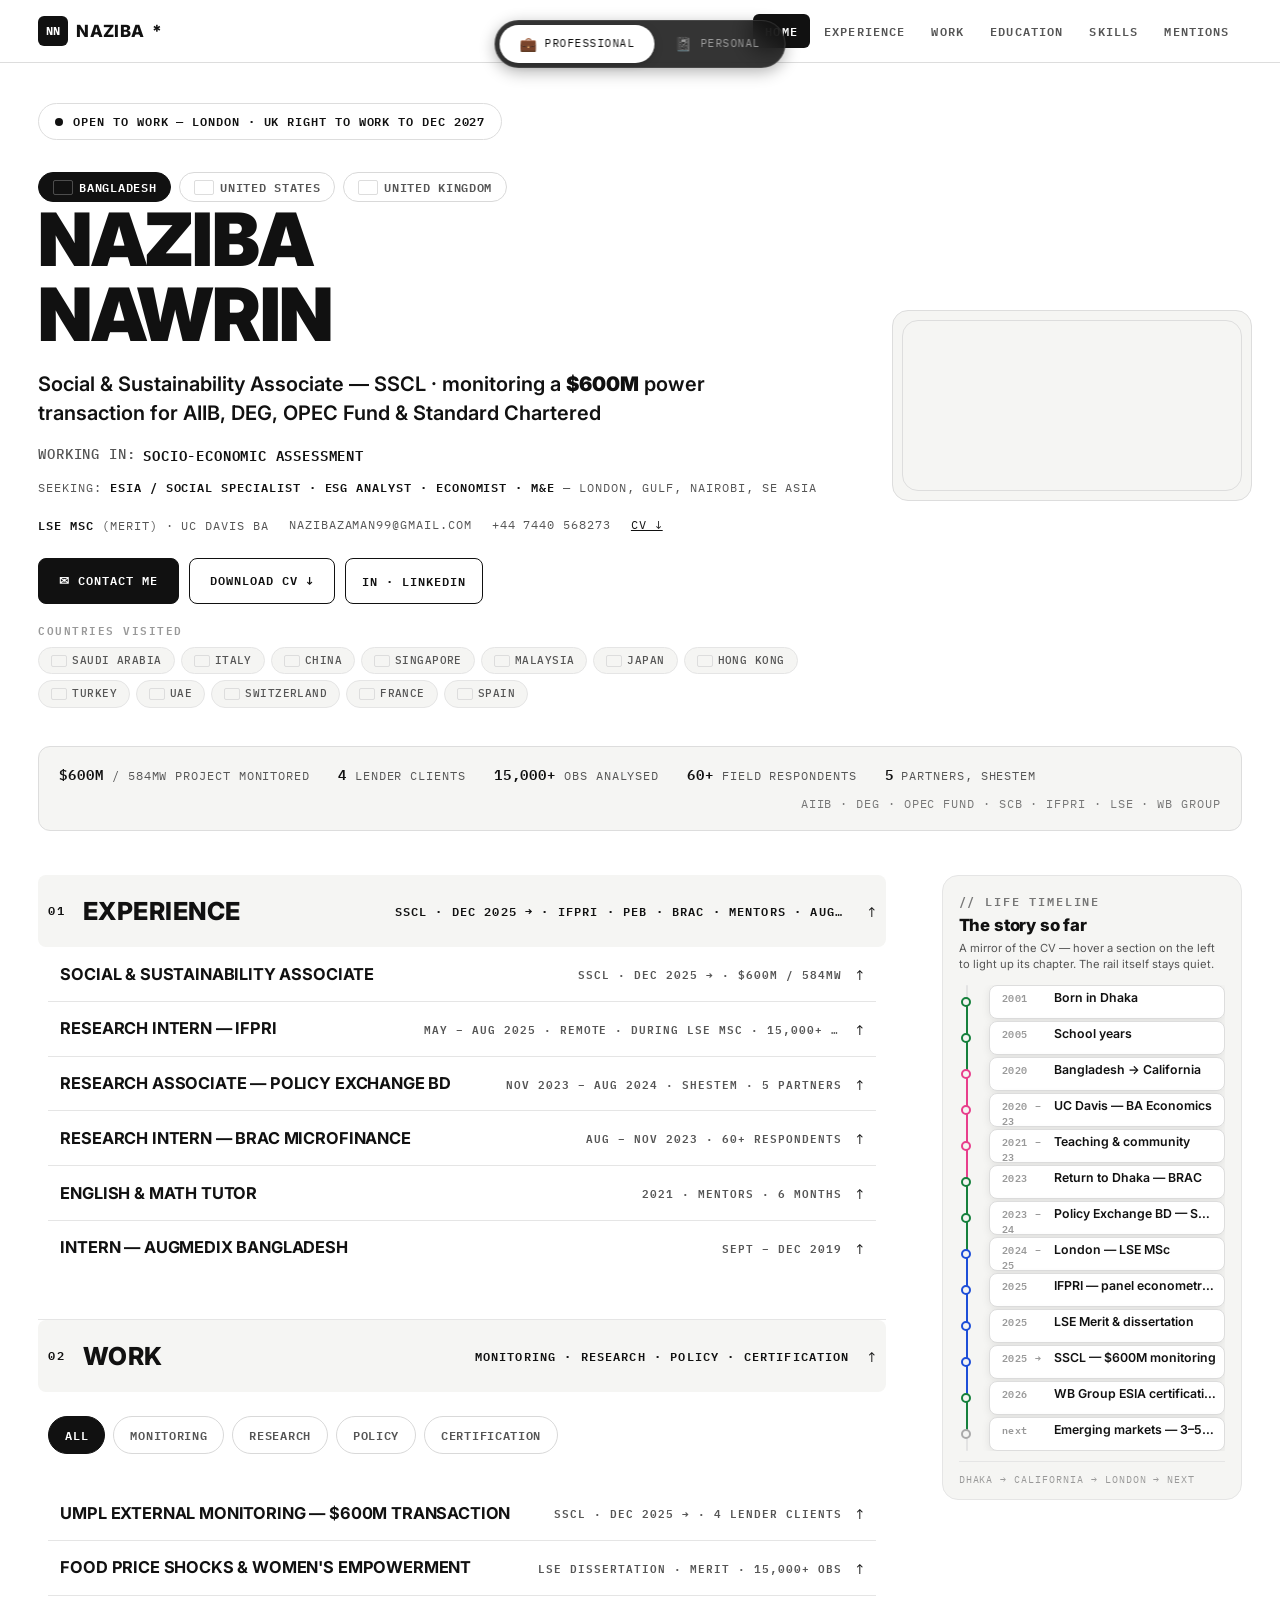
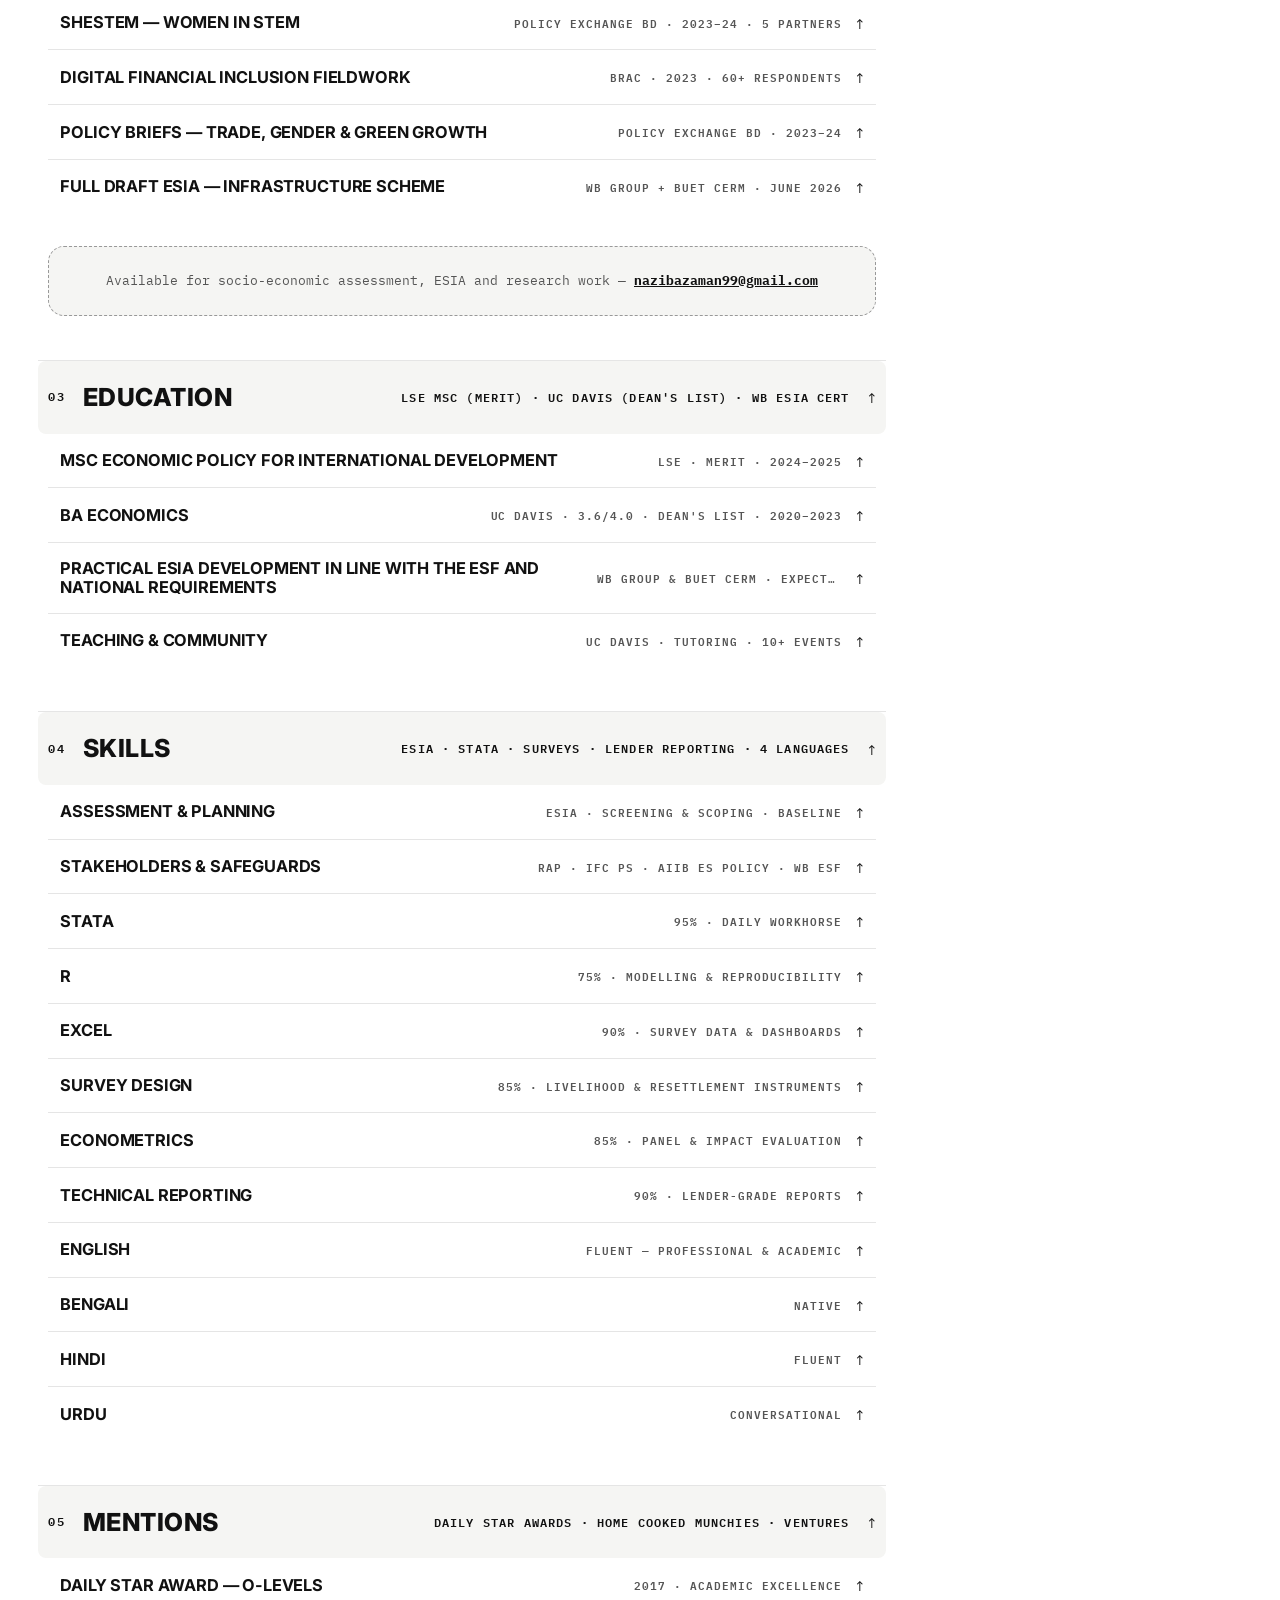
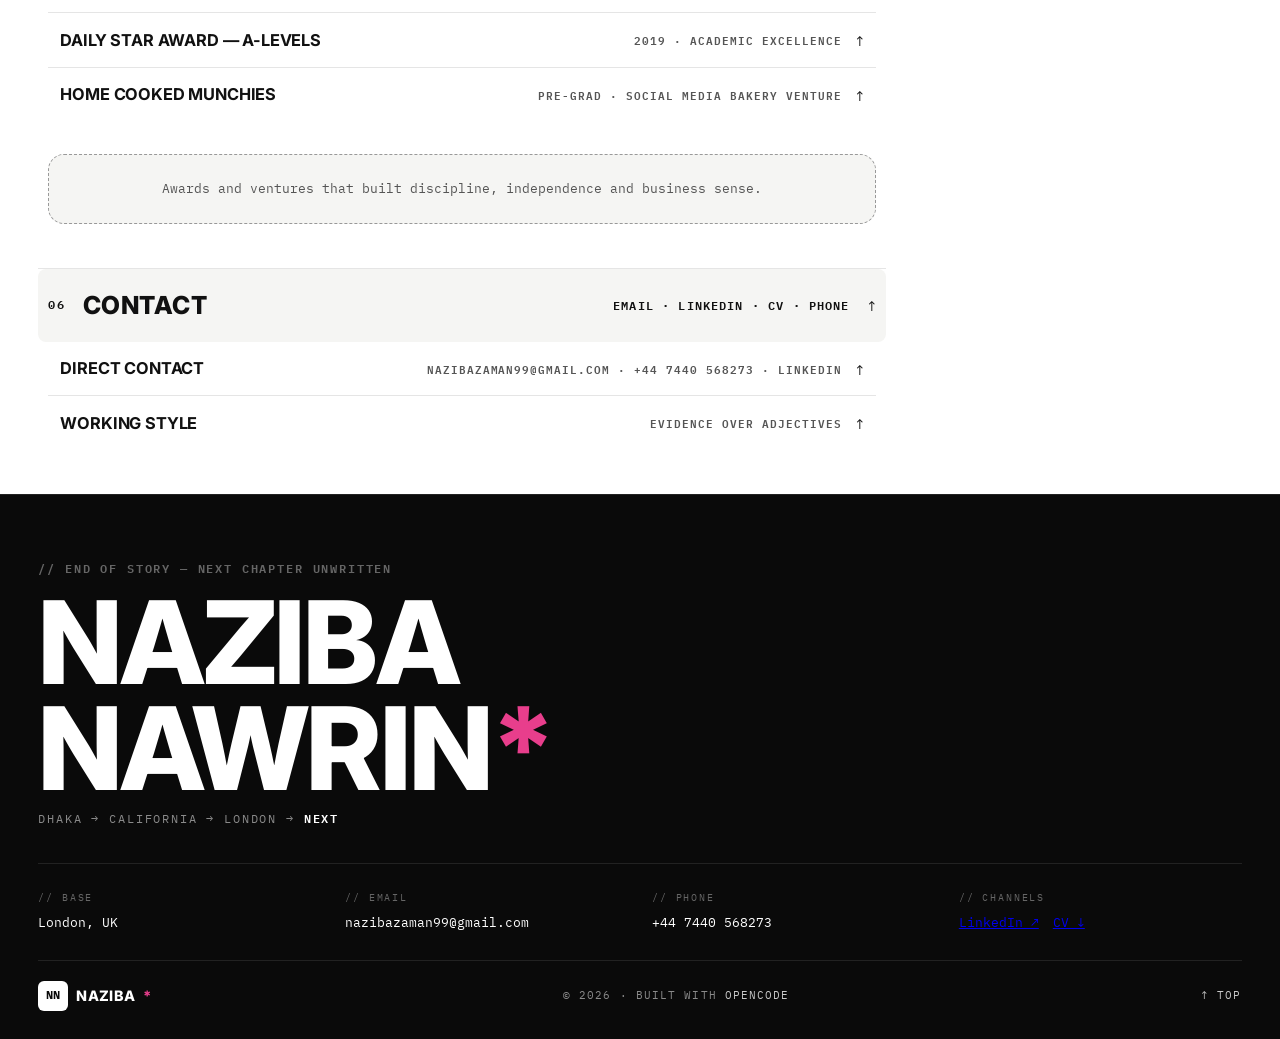
==== index.html @ 697800d7 "Production-ready: remove self-assessment notes, clean up placeholder text, remove dev comments" ====
<!DOCTYPE html>
<html lang="en">
<head>
  <meta charset="UTF-8">
  <meta name="viewport" content="width=device-width, initial-scale=1.0">
  <title>NAZIBA NAWRIN — Social & Sustainability Associate · Economist (LSE)</title>
  <meta name="description" content="Naziba Nawrin — Social & Sustainability Associate on a $600M power transaction (AIIB, DEG, OPEC Fund, Standard Chartered). LSE economist: ESIA, RAP compliance, econometrics, survey design. London, UK right to work to Dec 2027.">
  <meta name="theme-color" content="#111111">
  <meta property="og:type" content="profile">
  <meta property="og:site_name" content="Naziba Nawrin">
  <meta property="og:title" content="Naziba Nawrin — Social & Sustainability Associate · Economist (LSE)">
  <meta property="og:description" content="$600M power transaction for AIIB, DEG, OPEC Fund & Standard Chartered. ESIA · RAP · econometrics · surveys. LSE MSc · UC Davis. London, UK right to work to Dec 2027.">
  <meta property="og:image" content="assets/og-preview.svg">
  <meta property="og:url" content="https://naziba.dev/">
  <meta name="twitter:card" content="summary_large_image">
  <meta name="twitter:title" content="Naziba Nawrin — Social & Sustainability Associate · Economist (LSE)">
  <meta name="twitter:description" content="$600M power transaction for AIIB, DEG, OPEC Fund & SCB. ESIA · RAP · econometrics · surveys. LSE MSc · UC Davis. London.">
  <meta name="twitter:image" content="assets/og-preview.svg">
  <link rel="icon" type="image/svg+xml" href="favicon.svg">
  <link rel="preconnect" href="https://fonts.googleapis.com">
  <link rel="preconnect" href="https://fonts.gstatic.com" crossorigin>
  <link href="https://fonts.googleapis.com/css2?family=IBM+Plex+Mono:wght@400;600&family=Inter:wght@400;500;600;700;800;900&display=swap" rel="stylesheet">
  <link rel="stylesheet" href="assets/style.css">
  <style>
    .mode-slider-wrap {
      position: fixed;
      top: 20px;
      left: 50%;
      transform: translateX(-50%);
      z-index: 1000;
      display: flex;
      align-items: center;
      gap: 0;
      background: rgba(17,17,17,0.85);
      border: 1px solid rgba(255,255,255,0.1);
      border-radius: 40px;
      padding: 4px;
      box-shadow: 0 4px 16px rgba(0,0,0,0.3);
      backdrop-filter: blur(12px);
      -webkit-backdrop-filter: blur(12px);
    }
    .mode-slider-wrap a {
      display: flex;
      align-items: center;
      gap: 8px;
      padding: 8px 20px;
      border-radius: 36px;
      text-decoration: none;
      font-family: 'IBM Plex Mono', monospace;
      font-size: 11px;
      letter-spacing: 0.5px;
      text-transform: uppercase;
      color: rgba(255,255,255,0.5);
      transition: all 0.35s cubic-bezier(0.4,0,0.2,1);
      white-space: nowrap;
    }
    .mode-slider-wrap a.active {
      background: #fff;
      color: #111;
      box-shadow: 0 2px 8px rgba(0,0,0,0.2);
    }
    .mode-slider-wrap a:hover:not(.active) {
      color: rgba(255,255,255,0.8);
      background: rgba(255,255,255,0.08);
    }
    .mode-slider-wrap .mode-icon { font-size: 14px; }
  </style>
  <script type="application/ld+json">
  {
    "@context": "https://schema.org",
    "@type": "Person",
    "name": "Naziba Nawrin",
    "jobTitle": "Social & Sustainability Associate",
    "worksFor": { "@type": "Organization", "name": "Sustainability & Safeguard Compliance Limited (SSCL)" },
    "alumniOf": [
      { "@type": "CollegeOrUniversity", "name": "London School of Economics and Political Science" },
      { "@type": "CollegeOrUniversity", "name": "University of California, Davis" }
    ],
    "email": "mailto:nazibazaman99@gmail.com",
    "url": "https://naziba.dev/",
    "sameAs": ["https://www.linkedin.com/in/naziba-nawrin-a1048722b/"],
    "knowsAbout": ["ESIA", "Environmental and Social Safeguards", "RAP", "IFC Performance Standards", "AIIB ES Policy", "WB ESF", "Econometrics", "Survey Design", "Impact Evaluation"],
    "nationality": "Bangladesh"
  }
  </script>
</head>
<body>

  <div class="progress-bar" aria-hidden="true"></div>

  <div class="mode-slider-wrap">
    <a href="index.html" class="active">
      <span class="mode-icon">💼</span> Professional
    </a>
    <a href="personal.html">
      <span class="mode-icon">📓</span> Personal
    </a>
  </div>

  <nav class="nav">
    <div class="wrap nav-inner">
      <a class="logo" href="index.html"><span class="logo-mark">NN</span> NAZIBA<span class="asterisk">*</span></a>
      <button class="nav-burger" aria-label="Menu">MENU</button>
      <div class="nav-links">
        <a class="active" href="index.html">Home</a>
        <a href="#experience">Experience</a>
        <a href="#work">Work</a>
        <a href="#education">Education</a>
        <a href="#skills">Skills</a>
        <a href="#mentions">Mentions</a>
      </div>
    </div>
  </nav>

  <div class="wrap">

    <header class="doc-hero" data-tl="born">
      <div class="doc-hero-inner">
        <div class="avail reveal"><span class="dot"></span> Open to work — London · UK right to work to Dec 2027</div>
        <div class="flag-pills reveal">
          <span class="flag-pill flag-pill--root" title="Bangladesh"><img src="https://flagcdn.com/bd.svg" alt="" class="flag-icon"> Bangladesh</span>
          <span class="flag-pill" title="United States"><img src="https://flagcdn.com/us.svg" alt="" class="flag-icon"> United States</span>
          <span class="flag-pill" title="United Kingdom"><img src="https://flagcdn.com/gb.svg" alt="" class="flag-icon"> United Kingdom</span>
        </div>
        <h1 class="reveal">NAZIBA<br>NAWRIN</h1>
        <p class="current-role reveal">Social &amp; Sustainability Associate — SSCL · monitoring a <b>$600M</b> power transaction for AIIB, DEG, OPEC Fund &amp; Standard Chartered</p>
        <div class="rotator-wrap reveal">
          <div class="rotator"><span>Working in:</span> <span class="role" data-roles='["socio-economic assessment","ESIA &amp; safeguards","applied econometrics","policy research","survey design","lender reporting"]'>socio-economic assessment</span></div>
        </div>
        <p class="seeking reveal">Seeking: <b>ESIA / social specialist · ESG analyst · economist · M&amp;E</b> — London, Gulf, Nairobi, SE Asia</p>
        <div class="meta-line reveal">
          <span><b>LSE MSc</b> (Merit) · UC Davis BA</span>
          <span>nazibazaman99@gmail.com</span>
          <span>+44 7440 568273</span>
          <span><a href="assets/Naziba_Nawrin_CV.pdf" download style="color:var(--ink);">CV ↓</a></span>
        </div>
        <div class="contact-row reveal">
          <a class="btn btn--red" href="mailto:nazibazaman99@gmail.com">✉ Contact me</a>
          <a class="btn" href="assets/Naziba_Nawrin_CV.pdf" download>Download CV ↓</a>
          <a class="btn btn--ghost" style="padding:10px 16px; font-size:.74rem;" href="https://www.linkedin.com/in/naziba-nawrin-a1048722b/" target="_blank" rel="noopener">in · LinkedIn</a>
        </div>
        <div class="visited-flags reveal">
          <span class="visited-label">Countries visited</span>
          <div class="visited-chips">
            <span class="visited-chip" title="Saudi Arabia"><img src="https://flagcdn.com/sa.svg" alt="" class="flag-icon-sm"> Saudi Arabia</span>
            <span class="visited-chip" title="Italy"><img src="https://flagcdn.com/it.svg" alt="" class="flag-icon-sm"> Italy</span>
            <span class="visited-chip" title="China"><img src="https://flagcdn.com/cn.svg" alt="" class="flag-icon-sm"> China</span>
            <span class="visited-chip" title="Singapore"><img src="https://flagcdn.com/sg.svg" alt="" class="flag-icon-sm"> Singapore</span>
            <span class="visited-chip" title="Malaysia"><img src="https://flagcdn.com/my.svg" alt="" class="flag-icon-sm"> Malaysia</span>
            <span class="visited-chip" title="Japan"><img src="https://flagcdn.com/jp.svg" alt="" class="flag-icon-sm"> Japan</span>
            <span class="visited-chip" title="Hong Kong"><img src="https://flagcdn.com/hk.svg" alt="" class="flag-icon-sm"> Hong Kong</span>
            <span class="visited-chip" title="Turkey"><img src="https://flagcdn.com/tr.svg" alt="" class="flag-icon-sm"> Turkey</span>
            <span class="visited-chip" title="UAE"><img src="https://flagcdn.com/ae.svg" alt="" class="flag-icon-sm"> UAE</span>
            <span class="visited-chip" title="Switzerland"><img src="https://flagcdn.com/ch.svg" alt="" class="flag-icon-sm"> Switzerland</span>
            <span class="visited-chip" title="France"><img src="https://flagcdn.com/fr.svg" alt="" class="flag-icon-sm"> France</span>
            <span class="visited-chip" title="Spain"><img src="https://flagcdn.com/es.svg" alt="" class="flag-icon-sm"> Spain</span>
          </div>
        </div>
      </div>
      <div class="doc-hero-video reveal">
        <video class="hero-video" playsinline preload="auto" src="assets/naziba-intro.mp4"></video>
      </div>
    </header>

    <div class="signals reveal" aria-label="Track record at a glance">
      <span><b>$600M</b> / 584MW project monitored</span>
      <span><b>4</b> lender clients</span>
      <span><b>15,000+</b> obs analysed</span>
      <span><b>60+</b> field respondents</span>
      <span><b>5</b> partners, SheSTEM</span>
      <span class="signals-brands">AIIB · DEG · OPEC Fund · SCB · IFPRI · LSE · WB Group</span>
    </div>

    <div class="doc">

      <main class="doc-body">

        <!-- 01 EXPERIENCE -->
        <section id="experience" class="doc-section acc-row">
          <div class="acc-head" role="button" tabindex="0" aria-expanded="false">
            <span class="sec-num">01</span>
            <h2>Experience</h2>
            <span class="acc-proof">SSCL · Dec 2025 → · IFPRI · PEB · BRAC · Mentors · Augmedix</span>
            <span class="acc-chev" aria-hidden="true">↓</span>
          </div>
          <div class="acc-body">
            <div class="acc-inner">
              <div class="panels">
                <article class="panel reveal" data-tl="sscl">
                  <div class="panel-head" role="button" tabindex="0" aria-expanded="false">
                    <h3>Social &amp; Sustainability Associate</h3>
                    <span class="panel-meta">SSCL · Dec 2025 → · $600M / 584MW</span>
                    <span class="acc-chev" aria-hidden="true">↓</span>
                  </div>
                  <div class="panel-body">
                    <div class="panel-inner">
                      <p class="org">Sustainability &amp; Safeguard Compliance Limited (SSCL)</p>
                      <p>External monitoring agency for the Unique Meghnaghat Power Limited (UMPL) project — a $600M, 584MW power infrastructure transaction co-financed by AIIB, DEG, the OPEC Fund and Standard Chartered.</p>
                      <ul class="bullets">
                        <li>Monitored Resettlement Action Plan (RAP) implementation and compensation against AIIB's ES Policy and the IFC Performance Standards</li>
                        <li>Tracked livelihood-restoration outcomes across project-affected households</li>
                        <li>Designed and delivered primary social surveys (livelihood, resettlement, well-being); field visits interviewing affected persons, community reps and local authorities</li>
                        <li>Identified E&amp;S compliance gaps and translated findings into lender reporting inputs</li>
                        <li>Co-authored external monitoring / technical reports for 4 institutional clients</li>
                      </ul>
                      <div class="chips"><span class="chip">London</span><span class="chip">AIIB · DEG · OPEC Fund · SCB</span></div>
                    </div>
                  </div>
                </article>
                <article class="panel reveal" data-tl="ifpri">
                  <div class="panel-head" role="button" tabindex="0" aria-expanded="false">
                    <h3>Research Intern — IFPRI</h3>
                    <span class="panel-meta">May – Aug 2025 · remote · during LSE MSc · 15,000+ obs</span>
                    <span class="acc-chev" aria-hidden="true">↓</span>
                  </div>
                  <div class="panel-body">
                    <div class="panel-inner">
                      <p class="org">International Food Policy Research Institute (IFPRI) — Remote</p>
                      <p>Applied econometrics on food price shocks and women's economic empowerment in rural Bangladesh — completed alongside my MSc at LSE and forming the empirical basis of a merit-awarded LSE dissertation.</p>
                      <ul class="bullets">
                        <li>Managed three rounds of nationally representative BIHS panel data (15,000+ observations): end-to-end cleaning, variable construction, validation</li>
                        <li>Fixed-effects estimation in Stata to isolate programme effects</li>
                        <li>Translated technical findings into policy-relevant insight for non-specialist audiences, under Dr. Mehrab Bakhtiar (IFPRI)</li>
                      </ul>
                      <div class="chips"><span class="chip">Stata</span><span class="chip">15k+ obs</span><span class="chip">Panel econometrics</span></div>
                    </div>
                  </div>
                </article>
                <article class="panel reveal" data-tl="peb">
                  <div class="panel-head" role="button" tabindex="0" aria-expanded="false">
                    <h3>Research Associate — Policy Exchange BD</h3>
                    <span class="panel-meta">Nov 2023 – Aug 2024 · SheSTEM · 5 partners</span>
                    <span class="acc-chev" aria-hidden="true">↓</span>
                  </div>
                  <div class="panel-body">
                    <div class="panel-inner">
                      <p class="org">Policy Exchange Bangladesh</p>
                      <p>Economic and socio-economic research across green growth, trade, investment and education — evidence-based reports for clients and senior decision-makers.</p>
                      <ul class="bullets">
                        <li>Co-led SheSTEM — women's participation in STEM, funded by the Embassy of the Kingdom of the Netherlands; coordinated delivery across 5 partner organisations and shaped programme strategy</li>
                        <li>Co-authored and edited client-ready policy reports and briefs: trade, investment, gender, education, green growth</li>
                        <li>Mixed methods: quantitative analysis, literature synthesis, qualitative interviews</li>
                      </ul>
                      <div class="chips"><span class="chip">Dhaka</span><span class="chip">SheSTEM</span><span class="chip">Policy briefs</span></div>
                    </div>
                  </div>
                </article>
                <article class="panel reveal" data-tl="brac">
                  <div class="panel-head" role="button" tabindex="0" aria-expanded="false">
                    <h3>Research Intern — BRAC Microfinance</h3>
                    <span class="panel-meta">Aug – Nov 2023 · 60+ respondents</span>
                    <span class="acc-chev" aria-hidden="true">↓</span>
                  </div>
                  <div class="panel-body">
                    <div class="panel-inner">
                      <p class="org">BRAC Microfinance — Digital Transformation Unit</p>
                      <p>Primary research for one of the world's largest microfinance institutions on the frontier of digital financial inclusion.</p>
                      <ul class="bullets">
                        <li>Led structured client interviews across urban and rural Bangladesh (60+ respondents) to diagnose barriers to digital financial inclusion</li>
                        <li>Synthesised primary survey data into strategic recommendations on customer engagement and digital service delivery for senior management</li>
                      </ul>
                      <div class="chips"><span class="chip">60+ respondents</span><span class="chip">Fieldwork</span><span class="chip">Strategy input</span></div>
                    </div>
                  </div>
                </article>
                <article class="panel reveal">
                  <div class="panel-head" role="button" tabindex="0" aria-expanded="false">
                    <h3>English &amp; Math Tutor</h3>
                    <span class="panel-meta">2021 · Mentors · 6 months</span>
                    <span class="acc-chev" aria-hidden="true">↓</span>
                  </div>
                  <div class="panel-body">
                    <div class="panel-inner">
                      <p class="org">Mentors</p>
                      <p>Delivered personalised tutoring in English and Mathematics, adapting teaching methods to diverse learning needs.</p>
                      <ul class="bullets">
                        <li>Tutored secondary-level students in English language and Mathematics, improving subject comprehension and exam readiness</li>
                        <li>Designed lesson plans and practice materials tailored to individual student progress</li>
                      </ul>
                      <div class="chips"><span class="chip">Teaching</span><span class="chip">Communication</span></div>
                    </div>
                  </div>
                </article>
                <article class="panel reveal">
                  <div class="panel-head" role="button" tabindex="0" aria-expanded="false">
                    <h3>Intern — Augmedix Bangladesh</h3>
                    <span class="panel-meta">Sept – Dec 2019</span>
                    <span class="acc-chev" aria-hidden="true">↓</span>
                  </div>
                  <div class="panel-body">
                    <div class="panel-inner">
                      <p class="org">Augmedix Bangladesh</p>
                      <p>Supported operations at a health-technology startup providing remote medical documentation services.</p>
                      <ul class="bullets">
                        <li>Assisted with data processing and operational workflows in a fast-paced tech environment</li>
                        <li>Gained exposure to healthcare documentation standards and quality assurance processes</li>
                      </ul>
                      <div class="chips"><span class="chip">Health-tech</span><span class="chip">Operations</span></div>
                    </div>
                  </div>
                </article>
              </div>
            </div>
          </div>
        </section>

        <!-- 02 WORK -->
        <section id="work" class="doc-section acc-row">
          <div class="acc-head" role="button" tabindex="0" aria-expanded="false">
            <span class="sec-num">02</span>
            <h2>Work</h2>
            <span class="acc-proof">monitoring · research · policy · certification</span>
            <span class="acc-chev" aria-hidden="true">↓</span>
          </div>
          <div class="acc-body">
            <div class="acc-inner">
              <div class="filter-bar reveal" role="group" aria-label="Filter projects">
                <button class="filter-btn active" data-filter="all">All</button>
                <button class="filter-btn" data-filter="monitoring">Monitoring</button>
                <button class="filter-btn" data-filter="research">Research</button>
                <button class="filter-btn" data-filter="policy">Policy</button>
                <button class="filter-btn" data-filter="certification">Certification</button>
              </div>
              <div class="panels">
                <article class="panel work-item reveal" data-cats="monitoring" data-tl="sscl">
                  <div class="panel-head" role="button" tabindex="0" aria-expanded="false">
                    <h3>UMPL External Monitoring — $600M transaction</h3>
                    <span class="panel-meta">SSCL · Dec 2025 → · 4 lender clients</span>
                    <span class="acc-chev" aria-hidden="true">↓</span>
                  </div>
                  <div class="panel-body">
                    <div class="panel-inner">
                      <p style="margin:2px 0 12px;">RAP implementation and compensation monitored against AIIB ES Policy and IFC Performance Standards; field surveys across affected households; co-authored lender reports for 4 institutional clients (AIIB, DEG, OPEC Fund, Standard Chartered).</p>
                      <div class="chips"><span class="chip">RAP</span><span class="chip">IFC PS</span><span class="chip">Lender reporting</span><span class="chip">Field surveys</span></div>
                    </div>
                  </div>
                </article>
                <article class="panel work-item reveal" data-cats="research" data-tl="lse">
                  <div class="panel-head" role="button" tabindex="0" aria-expanded="false">
                    <h3>Food Price Shocks &amp; Women's Empowerment</h3>
                    <span class="panel-meta">LSE dissertation · Merit · 15,000+ obs</span>
                    <span class="acc-chev" aria-hidden="true">↓</span>
                  </div>
                  <div class="panel-body">
                    <div class="panel-inner">
                      <p style="margin:2px 0 12px;">Fixed-effects panel analysis of three rounds of BIHS data (15,000+ observations) in Stata on food price shocks and women's economic empowerment in rural Bangladesh. Supervised by Dr. Mehrab Bakhtiar (IFPRI); awarded Merit.</p>
                      <div class="chips"><span class="chip">Stata</span><span class="chip">Panel data</span><span class="chip">Gender</span><span class="chip">BIHS</span></div>
                    </div>
                  </div>
                </article>
                <article class="panel work-item reveal" data-cats="policy" data-tl="peb">
                  <div class="panel-head" role="button" tabindex="0" aria-expanded="false">
                    <h3>SheSTEM — Women in STEM</h3>
                    <span class="panel-meta">Policy Exchange BD · 2023–24 · 5 partners</span>
                    <span class="acc-chev" aria-hidden="true">↓</span>
                  </div>
                  <div class="panel-body">
                    <div class="panel-inner">
                      <p style="margin:2px 0 12px;">Co-led a multi-partner initiative funded by the Embassy of the Kingdom of the Netherlands; coordinated strategy across 5 partner organisations on women's participation in STEM.</p>
                      <div class="chips"><span class="chip">Gender</span><span class="chip">5 partners</span><span class="chip">Programme design</span></div>
                    </div>
                  </div>
                </article>
                <article class="panel work-item reveal" data-cats="research" data-tl="brac">
                  <div class="panel-head" role="button" tabindex="0" aria-expanded="false">
                    <h3>Digital Financial Inclusion Fieldwork</h3>
                    <span class="panel-meta">BRAC · 2023 · 60+ respondents</span>
                    <span class="acc-chev" aria-hidden="true">↓</span>
                  </div>
                  <div class="panel-body">
                    <div class="panel-inner">
                      <p style="margin:2px 0 12px;">Structured primary fieldwork across 60+ urban and rural respondents diagnosing barriers to digital financial services; synthesised into strategic recommendations for senior management.</p>
                      <div class="chips"><span class="chip">60+ respondents</span><span class="chip">Fieldwork</span><span class="chip">Inclusion</span></div>
                    </div>
                  </div>
                </article>
                <article class="panel work-item reveal" data-cats="policy" data-tl="peb">
                  <div class="panel-head" role="button" tabindex="0" aria-expanded="false">
                    <h3>Policy Briefs — Trade, Gender &amp; Green Growth</h3>
                    <span class="panel-meta">Policy Exchange BD · 2023–24</span>
                    <span class="acc-chev" aria-hidden="true">↓</span>
                  </div>
                  <div class="panel-body">
                    <div class="panel-inner">
                      <p style="margin:2px 0 12px;">Co-authored client-ready reports and briefs across trade, investment, gender, education and green growth using mixed methods — quantitative analysis, literature synthesis and interviews.</p>
                      <div class="chips"><span class="chip">Mixed methods</span><span class="chip">Client-ready</span></div>
                    </div>
                  </div>
                </article>
                <article class="panel work-item reveal" data-cats="certification" data-tl="esia">
                  <div class="panel-head" role="button" tabindex="0" aria-expanded="false">
                    <h3>Full Draft ESIA — Infrastructure Scheme</h3>
                    <span class="panel-meta">WB Group + BUET CERM · June 2026</span>
                    <span class="acc-chev" aria-hidden="true">↓</span>
                  </div>
                  <div class="panel-body">
                    <div class="panel-inner">
                      <p style="margin:2px 0 12px;">End-to-end impact assessment for an infrastructure scheme: screening, scoping, baseline characterisation, significance, cumulative &amp; ecological IA, mitigation planning and alternatives appraisal — in line with the ESF.</p>
                      <div class="chips"><span class="chip">ESIA</span><span class="chip">WB ESF</span><span class="chip">Mitigation</span></div>
                    </div>
                  </div>
                </article>
              </div>
              <div class="tag-holder reveal" style="margin-top:32px;">
                Available for socio-economic assessment, ESIA and research work — <a href="mailto:nazibazaman99@gmail.com" style="color:var(--red);font-weight:700;">nazibazaman99@gmail.com</a>
              </div>
            </div>
          </div>
        </section>

        <!-- 03 EDUCATION -->
        <section id="education" class="doc-section acc-row">
          <div class="acc-head" role="button" tabindex="0" aria-expanded="false">
            <span class="sec-num">03</span>
            <h2>Education</h2>
            <span class="acc-proof">LSE MSc (Merit) · UC Davis (Dean's List) · WB ESIA cert</span>
            <span class="acc-chev" aria-hidden="true">↓</span>
          </div>
          <div class="acc-body">
            <div class="acc-inner">
              <div class="panels">
                <article class="panel reveal" data-tl="lse">
                  <div class="panel-head" role="button" tabindex="0" aria-expanded="false">
                    <h3>MSc Economic Policy for International Development</h3>
                    <span class="panel-meta">LSE · Merit · 2024–2025</span>
                    <span class="acc-chev" aria-hidden="true">↓</span>
                  </div>
                  <div class="panel-body">
                    <div class="panel-inner">
                      <p class="org">London School of Economics &amp; Political Science — Merit</p>
                      <p>Applied econometrics, quantitative impact evaluation, micro- and macroeconomic policy analysis.</p>
                      <ul class="bullets">
                        <li>Dissertation: "The Effect of Food Price Shocks on Women's Empowerment in Rural Bangladesh"</li>
                        <li>Empirical panel analysis of three rounds of BIHS household data in Stata</li>
                        <li>Supervised by Dr. Mehrab Bakhtiar (IFPRI)</li>
                      </ul>
                    </div>
                  </div>
                </article>
                <article class="panel reveal" data-tl="ucdavis">
                  <div class="panel-head" role="button" tabindex="0" aria-expanded="false">
                    <h3>BA Economics</h3>
                    <span class="panel-meta">UC Davis · 3.6/4.0 · Dean's List · 2020–2023</span>
                    <span class="acc-chev" aria-hidden="true">↓</span>
                  </div>
                  <div class="panel-body">
                    <div class="panel-inner">
                      <p class="org">University of California, Davis — GPA 3.6/4.0 (UK: high 2:1) · Dean's List</p>
                      <p>Econometrics, statistics, industrial organization, public finance, energy economics, intermediate micro &amp; macro theory.</p>
                      <ul class="bullets">
                        <li>Support tutor: selected to coach peers in quantitative economics, calculus and introductory statistics</li>
                        <li>Student Event Coordinator, Bangladesh Student Association — 10+ networking events per year</li>
                      </ul>
                    </div>
                  </div>
                </article>
                <article class="panel reveal" data-tl="esia">
                  <div class="panel-head" role="button" tabindex="0" aria-expanded="false">
                    <h3>Practical ESIA Development in Line with the ESF and National Requirements</h3>
                    <span class="panel-meta">WB Group &amp; BUET CERM · expected June 2026</span>
                    <span class="acc-chev" aria-hidden="true">↓</span>
                  </div>
                  <div class="panel-body">
                    <div class="panel-inner">
                      <p style="margin:2px 0 12px;">The full impact-assessment workflow: screening &amp; risk categorisation; receptor-based scoping &amp; baseline characterisation; impact significance (magnitude vs sensitivity); cumulative &amp; ecological IA; mitigation hierarchy; alternatives appraisal; and a full draft ESIA for an infrastructure scheme.</p>
                      <div class="chips"><span class="chip">ESF</span><span class="chip">ESIA</span><span class="chip">Mitigation</span></div>
                    </div>
                  </div>
                </article>
                <article class="panel reveal" data-tl="ucdavis">
                  <div class="panel-head" role="button" tabindex="0" aria-expanded="false">
                    <h3>Teaching &amp; community</h3>
                    <span class="panel-meta">UC Davis · tutoring · 10+ events</span>
                    <span class="acc-chev" aria-hidden="true">↓</span>
                  </div>
                  <div class="panel-body">
                    <div class="panel-inner">
                      <p style="margin:2px 0 12px;">Peer tutoring in economics, statistics and multivariable calculus at UC Davis. Event coordination for the Bangladesh Student Association — sponsors, partners, 10+ events a year. The economic case for inclusion, taught and practised.</p>
                      <div class="chips"><span class="chip">Teaching</span><span class="chip">Community</span></div>
                    </div>
                  </div>
                </article>
              </div>
            </div>
          </div>
        </section>

        <!-- 04 SKILLS -->
        <section id="skills" class="doc-section acc-row">
          <div class="acc-head" role="button" tabindex="0" aria-expanded="false">
            <span class="sec-num">04</span>
            <h2>Skills</h2>
            <span class="acc-proof">ESIA · Stata · surveys · lender reporting · 4 languages</span>
            <span class="acc-chev" aria-hidden="true">↓</span>
          </div>
          <div class="acc-body">
            <div class="acc-inner">
              <div class="panels">
                <article class="panel reveal" data-tl="esia">
                  <div class="panel-head" role="button" tabindex="0" aria-expanded="false">
                    <h3>Assessment &amp; planning</h3>
                    <span class="panel-meta">ESIA · screening &amp; scoping · baseline</span>
                    <span class="acc-chev" aria-hidden="true">↓</span>
                  </div>
                  <div class="panel-body">
                    <div class="panel-inner">
                      <div class="chips">
                        <span class="chip">Socio-economic assessment</span><span class="chip">ESIA</span><span class="chip">Screening &amp; scoping</span><span class="chip">Baseline data collection</span><span class="chip">Impact significance</span><span class="chip">Cumulative &amp; ecological IA</span><span class="chip">Mitigation planning</span><span class="chip">Alternatives appraisal</span>
                      </div>
                    </div>
                  </div>
                </article>
                <article class="panel reveal" data-tl="sscl">
                  <div class="panel-head" role="button" tabindex="0" aria-expanded="false">
                    <h3>Stakeholders &amp; safeguards</h3>
                    <span class="panel-meta">RAP · IFC PS · AIIB ES Policy · WB ESF</span>
                    <span class="acc-chev" aria-hidden="true">↓</span>
                  </div>
                  <div class="panel-body">
                    <div class="panel-inner">
                      <div class="chips">
                        <span class="chip">Stakeholder consultation</span><span class="chip">Community engagement</span><span class="chip">RAP monitoring</span><span class="chip">IFC Performance Standards</span><span class="chip">AIIB ES Policy</span><span class="chip">WB ESF</span><span class="chip">Lender reporting</span>
                      </div>
                    </div>
                  </div>
                </article>
                <article class="panel reveal" data-tl="ifpri">
                  <div class="panel-head" role="button" tabindex="0" aria-expanded="false">
                    <h3>Stata</h3>
                    <span class="panel-meta">95% · daily workhorse</span>
                    <span class="acc-chev" aria-hidden="true">↓</span>
                  </div>
                  <div class="panel-body">
                    <div class="panel-inner">
                      <p style="margin:2px 0 12px;">Daily workhorse — 15k+ obs panel analysis, fixed effects, cleaning.</p>
                      <div class="bar-wrap">
                        <div class="bar-label"><span>Proficiency</span><span>95%</span></div>
                        <div class="bar"><div class="bar-fill" style="width:95%"></div></div>
                      </div>
                    </div>
                  </div>
                </article>
                <article class="panel reveal" data-tl="ifpri">
                  <div class="panel-head" role="button" tabindex="0" aria-expanded="false">
                    <h3>R</h3>
                    <span class="panel-meta">75% · modelling &amp; reproducibility</span>
                    <span class="acc-chev" aria-hidden="true">↓</span>
                  </div>
                  <div class="panel-body">
                    <div class="panel-inner">
                      <p style="margin:2px 0 12px;">Statistical modelling and reproducible analysis.</p>
                      <div class="bar-wrap">
                        <div class="bar-label"><span>Proficiency</span><span>75%</span></div>
                        <div class="bar"><div class="bar-fill" style="width:75%"></div></div>
                      </div>
                    </div>
                  </div>
                </article>
                <article class="panel reveal" data-tl="brac">
                  <div class="panel-head" role="button" tabindex="0" aria-expanded="false">
                    <h3>Excel</h3>
                    <span class="panel-meta">90% · survey data &amp; dashboards</span>
                    <span class="acc-chev" aria-hidden="true">↓</span>
                  </div>
                  <div class="panel-body">
                    <div class="panel-inner">
                      <p style="margin:2px 0 12px;">Survey data management, analysis and dashboards for clients.</p>
                      <div class="bar-wrap">
                        <div class="bar-label"><span>Proficiency</span><span>90%</span></div>
                        <div class="bar"><div class="bar-fill" style="width:90%"></div></div>
                      </div>
                    </div>
                  </div>
                </article>
                <article class="panel reveal" data-tl="sscl">
                  <div class="panel-head" role="button" tabindex="0" aria-expanded="false">
                    <h3>Survey design</h3>
                    <span class="panel-meta">85% · livelihood &amp; resettlement instruments</span>
                    <span class="acc-chev" aria-hidden="true">↓</span>
                  </div>
                  <div class="panel-body">
                    <div class="panel-inner">
                      <p style="margin:2px 0 12px;">Instruments for livelihood, resettlement and well-being measurement.</p>
                      <div class="bar-wrap">
                        <div class="bar-label"><span>Proficiency</span><span>85%</span></div>
                        <div class="bar"><div class="bar-fill" style="width:85%"></div></div>
                      </div>
                    </div>
                  </div>
                </article>
                <article class="panel reveal" data-tl="ifpri">
                  <div class="panel-head" role="button" tabindex="0" aria-expanded="false">
                    <h3>Econometrics</h3>
                    <span class="panel-meta">85% · panel &amp; impact evaluation</span>
                    <span class="acc-chev" aria-hidden="true">↓</span>
                  </div>
                  <div class="panel-body">
                    <div class="panel-inner">
                      <p style="margin:2px 0 12px;">Panel estimation, impact evaluation, applied micro policy analysis.</p>
                      <div class="bar-wrap">
                        <div class="bar-label"><span>Proficiency</span><span>85%</span></div>
                        <div class="bar"><div class="bar-fill" style="width:85%"></div></div>
                      </div>
                    </div>
                  </div>
                </article>
                <article class="panel reveal" data-tl="sscl">
                  <div class="panel-head" role="button" tabindex="0" aria-expanded="false">
                    <h3>Technical reporting</h3>
                    <span class="panel-meta">90% · lender-grade reports</span>
                    <span class="acc-chev" aria-hidden="true">↓</span>
                  </div>
                  <div class="panel-body">
                    <div class="panel-inner">
                      <p style="margin:2px 0 12px;">Lender-grade reports and plain-language briefs for non-specialists.</p>
                      <div class="bar-wrap">
                        <div class="bar-label"><span>Proficiency</span><span>90%</span></div>
                        <div class="bar"><div class="bar-fill" style="width:90%"></div></div>
                      </div>
                    </div>
                  </div>
                </article>
                <article class="panel reveal">
                  <div class="panel-head" role="button" tabindex="0" aria-expanded="false">
                    <h3>English</h3>
                    <span class="panel-meta">Fluent — professional &amp; academic</span>
                    <span class="acc-chev" aria-hidden="true">↓</span>
                  </div>
                  <div class="panel-body">
                    <div class="panel-inner">
                      <p style="margin:2px 0 12px;">Survey instruments, lender reports and policy briefs drafted and delivered in English.</p>
                    </div>
                  </div>
                </article>
                <article class="panel reveal">
                  <div class="panel-head" role="button" tabindex="0" aria-expanded="false">
                    <h3>Bengali</h3>
                    <span class="panel-meta">Native</span>
                    <span class="acc-chev" aria-hidden="true">↓</span>
                  </div>
                  <div class="panel-body">
                    <div class="panel-inner">
                      <p style="margin:2px 0 12px;">Native speaker — fieldwork and community interviews conducted in Bengali.</p>
                    </div>
                  </div>
                </article>
                <article class="panel reveal">
                  <div class="panel-head" role="button" tabindex="0" aria-expanded="false">
                    <h3>Hindi</h3>
                    <span class="panel-meta">Fluent</span>
                    <span class="acc-chev" aria-hidden="true">↓</span>
                  </div>
                  <div class="panel-body">
                    <div class="panel-inner">
                      <p style="margin:2px 0 12px;">Fluent — relevant for emerging-market roles across South Asia and beyond.</p>
                    </div>
                  </div>
                </article>
                <article class="panel reveal">
                  <div class="panel-head" role="button" tabindex="0" aria-expanded="false">
                    <h3>Urdu</h3>
                    <span class="panel-meta">Conversational</span>
                    <span class="acc-chev" aria-hidden="true">↓</span>
                  </div>
                  <div class="panel-body">
                    <div class="panel-inner">
                      <p style="margin:2px 0 12px;">Conversational — practical for South Asian field settings and regional collaboration.</p>
                    </div>
                  </div>
                </article>
              </div>
            </div>
          </div>
        </section>

        <!-- 05 MENTIONS -->
        <section id="mentions" class="doc-section acc-row">
          <div class="acc-head" role="button" tabindex="0" aria-expanded="false">
            <span class="sec-num">05</span>
            <h2>Mentions</h2>
            <span class="acc-proof">Daily Star awards · Home Cooked Munchies · ventures</span>
            <span class="acc-chev" aria-hidden="true">↓</span>
          </div>
          <div class="acc-body">
            <div class="acc-inner">
              <div class="panels">
                <article class="panel reveal">
                  <div class="panel-head" role="button" tabindex="0" aria-expanded="false">
                    <h3>Daily Star Award — O-Levels</h3>
                    <span class="panel-meta">2017 · Academic excellence</span>
                    <span class="acc-chev" aria-hidden="true">↓</span>
                  </div>
                  <div class="panel-body">
                    <div class="panel-inner">
                      <p class="org">The Daily Star</p>
                      <p style="margin:2px 0 12px;">Recognised for outstanding academic performance in O-Level examinations.</p>
                      <div class="chips"><span class="chip">Academic excellence</span><span class="chip">O-Levels</span></div>
                    </div>
                  </div>
                </article>
                <article class="panel reveal">
                  <div class="panel-head" role="button" tabindex="0" aria-expanded="false">
                    <h3>Daily Star Award — A-Levels</h3>
                    <span class="panel-meta">2019 · Academic excellence</span>
                    <span class="acc-chev" aria-hidden="true">↓</span>
                  </div>
                  <div class="panel-body">
                    <div class="panel-inner">
                      <p class="org">The Daily Star</p>
                      <p style="margin:2px 0 12px;">Recognised for outstanding academic performance in A-Level examinations.</p>
                      <div class="chips"><span class="chip">Academic excellence</span><span class="chip">A-Levels</span></div>
                    </div>
                  </div>
                </article>
                <article class="panel reveal">
                  <div class="panel-head" role="button" tabindex="0" aria-expanded="false">
                    <h3>Home Cooked Munchies</h3>
                    <span class="panel-meta">Pre-grad · Social media bakery venture</span>
                    <span class="acc-chev" aria-hidden="true">↓</span>
                  </div>
                  <div class="panel-body">
                    <div class="panel-inner">
                      <p class="org">Home Cooked Munchies — Founder &amp; Operator</p>
                      <p style="margin:2px 0 12px;">Ran a social media-based bakery from home, taking orders and delivering baked goods. Profitable enough to cover pocket money through university — closed when I moved to the US for studies.</p>
                      <ul class="bullets">
                        <li>Managed end-to-end operations: baking, pricing, social media marketing, order fulfilment and customer relationships</li>
                        <li>Built a loyal repeat-customer base through social media outreach</li>
                        <li>Self-funded venture that sustained personal expenses through university</li>
                      </ul>
                      <div class="chips"><span class="chip">Entrepreneurship</span><span class="chip">Social media marketing</span><span class="chip">Operations</span></div>
                    </div>
                  </div>
                </article>
              </div>
              <div class="tag-holder reveal" style="margin-top:32px;">
                Awards and ventures that built discipline, independence and business sense.
              </div>
            </div>
          </div>
        </section>

        <!-- 06 CONTACT -->
        <section id="contact" class="doc-section acc-row" data-tl="next">
          <div class="acc-head" role="button" tabindex="0" aria-expanded="false">
            <span class="sec-num">06</span>
            <h2>Contact</h2>
            <span class="acc-proof">email · LinkedIn · CV · phone</span>
            <span class="acc-chev" aria-hidden="true">↓</span>
          </div>
          <div class="acc-body">
            <div class="acc-inner">
              <div class="panels">
                <article class="panel reveal">
                  <div class="panel-head" role="button" tabindex="0" aria-expanded="false">
                    <h3>Direct contact</h3>
                    <span class="panel-meta">nazibazaman99@gmail.com · +44 7440 568273 · LinkedIn</span>
                    <span class="acc-chev" aria-hidden="true">↓</span>
                  </div>
                  <div class="panel-body">
                    <div class="panel-inner">
                      <p style="margin:2px 0 12px;">Fastest routes — email, CV download, LinkedIn, phone. UK right to work to Dec 2027.</p>
                      <div class="contact-row reveal" style="margin-top:24px;">
                        <a class="btn btn--red" href="mailto:nazibazaman99@gmail.com">✉ nazibazaman99@gmail.com</a>
                        <a class="btn" href="assets/Naziba_Nawrin_CV.pdf" download>Download CV ↓</a>
                        <a class="btn btn--ghost" href="assets/Naziba_Nawrin_CV_junior.pdf" download>Junior CV ↓</a>
                        <a class="btn btn--ghost" href="https://www.linkedin.com/in/naziba-nawrin-a1048722b/" target="_blank" rel="noopener">in · LinkedIn</a>
                        <a class="btn btn--ghost" href="tel:+447440568273">☎ +44 7440 568273</a>
                      </div>
                    </div>
                  </div>
                </article>
                <article class="panel reveal">
                  <div class="panel-head" role="button" tabindex="0" aria-expanded="false">
                    <h3>Working style</h3>
                    <span class="panel-meta">evidence over adjectives</span>
                    <span class="acc-chev" aria-hidden="true">↓</span>
                  </div>
                  <div class="panel-body">
                    <div class="panel-inner">
                      <blockquote class="quote-block reveal" style="margin:0 0 12px;">
                        <b>"The best development work is boring on paper and rigorous in practice."</b> I measure things that matter to people, against standards lenders trust (IFC PS, AIIB ES Policy, WB ESF), and write them up so decision-makers actually read them.
                      </blockquote>
                    </div>
                  </div>
                </article>
              </div>
            </div>
          </div>
        </section>

      </main>

      <!-- LIFE TIMELINE -->
      <aside class="life-rail" aria-label="Life timeline — mirror of the CV">
        <div class="life-rail-head">
          <span class="section-label" style="margin-bottom:6px;">// life timeline</span>
          <h2 style="font-size:1.05rem; margin-bottom:6px;">The story so far</h2>
          <p class="life-rail-hint">A mirror of the CV — hover a section on the left to light up its chapter. The rail itself stays quiet.</p>
        </div>
        <div class="life-rail-track">
          <div class="tl-item" data-tl="born" data-country="bd">
            <span class="tl-dot" aria-hidden="true"></span>
            <span class="tl-year">2001</span>
            <span class="tl-label">Born in Dhaka</span>
          </div>
          <div class="tl-item" data-country="bd">
            <span class="tl-dot" aria-hidden="true"></span>
            <span class="tl-year">2005</span>
            <span class="tl-label">School years</span>
          </div>
          <div class="tl-item" data-country="usa">
            <span class="tl-dot" aria-hidden="true"></span>
            <span class="tl-year">2020</span>
            <span class="tl-label">Bangladesh → California</span>
          </div>
          <div class="tl-item" data-tl="ucdavis" data-country="usa">
            <span class="tl-dot" aria-hidden="true"></span>
            <span class="tl-year">2020 – 23</span>
            <span class="tl-label">UC Davis — BA Economics</span>
          </div>
          <div class="tl-item" data-country="usa">
            <span class="tl-dot" aria-hidden="true"></span>
            <span class="tl-year">2021 – 23</span>
            <span class="tl-label">Teaching &amp; community</span>
          </div>
          <div class="tl-item" data-tl="brac" data-country="bd">
            <span class="tl-dot" aria-hidden="true"></span>
            <span class="tl-year">2023</span>
            <span class="tl-label">Return to Dhaka — BRAC</span>
          </div>
          <div class="tl-item" data-tl="peb" data-country="bd">
            <span class="tl-dot" aria-hidden="true"></span>
            <span class="tl-year">2023 – 24</span>
            <span class="tl-label">Policy Exchange BD — SheSTEM</span>
          </div>
          <div class="tl-item" data-tl="lse" data-country="uk">
            <span class="tl-dot" aria-hidden="true"></span>
            <span class="tl-year">2024 – 25</span>
            <span class="tl-label">London — LSE MSc</span>
          </div>
          <div class="tl-item" data-tl="ifpri" data-country="uk">
            <span class="tl-dot" aria-hidden="true"></span>
            <span class="tl-year">2025</span>
            <span class="tl-label">IFPRI — panel econometrics</span>
          </div>
          <div class="tl-item" data-country="uk">
            <span class="tl-dot" aria-hidden="true"></span>
            <span class="tl-year">2025</span>
            <span class="tl-label">LSE Merit &amp; dissertation</span>
          </div>
          <div class="tl-item" data-tl="sscl" data-country="uk">
            <span class="tl-dot" aria-hidden="true"></span>
            <span class="tl-year">2025 →</span>
            <span class="tl-label">SSCL — $600M monitoring</span>
          </div>
          <div class="tl-item" data-tl="esia" data-country="bd">
            <span class="tl-dot" aria-hidden="true"></span>
            <span class="tl-year">2026</span>
            <span class="tl-label">WB Group ESIA certification</span>
          </div>
          <div class="tl-item" data-tl="next">
            <span class="tl-dot" aria-hidden="true"></span>
            <span class="tl-year">next</span>
            <span class="tl-label">Emerging markets — 3–5 yr chapter</span>
          </div>
        </div>
        <p class="life-rail-foot">Dhaka → California → London → next</p>
      </aside>
    </div>
  </div>

  <footer class="footer">
    <div class="wrap">
      <div class="footer-brand">
        <span class="section-label" style="color:#666666;">// end of story — next chapter unwritten</span>
        <h2 class="footer-name">NAZIBA<br>NAWRIN<span class="footer-asterisk">*</span></h2>
        <p class="footer-path">Dhaka → California → London → <b>next</b></p>
      </div>
      <div class="footer-meta">
        <div class="footer-cell">
          <span class="footer-label">// base</span>
          <span class="footer-value">London, UK</span>
        </div>
        <div class="footer-cell">
          <span class="footer-label">// email</span>
          <a class="footer-value" href="mailto:nazibazaman99@gmail.com">nazibazaman99@gmail.com</a>
        </div>
        <div class="footer-cell">
          <span class="footer-label">// phone</span>
          <a class="footer-value" href="tel:+447440568273">+44 7440 568273</a>
        </div>
        <div class="footer-cell">
          <span class="footer-label">// channels</span>
          <span class="footer-value footer-links">
            <a href="https://www.linkedin.com/in/naziba-nawrin-a1048722b/" target="_blank" rel="noopener">LinkedIn ↗</a>
            <a href="assets/Naziba_Nawrin_CV.pdf" download>CV ↓</a>
          </span>
        </div>
      </div>
      <div class="footer-bottom">
        <a class="logo" href="index.html"><span class="logo-mark">NN</span> NAZIBA<span class="asterisk">*</span></a>
        <span>© <span class="js-year">2026</span> · built with <a href="https://opencode.ai">opencode</a></span>
        <a href="#" aria-label="Back to top">↑ top</a>
      </div>
    </div>
  </footer>

  <a class="to-top" href="#" aria-label="Back to top">↑</a>

  <script src="assets/js/main.js"></script>
</body>
</html>
---- assets/style.css ----
/* ============================================================
   NAZIBA NAWRIN — Portfolio
   Theme: black & white · office professional · restrained type
   ============================================================ */

:root {
  --cream: #FFFFFF;
  --cream-deep: #F5F5F3;
  --paper: #FFFFFF;
  --red: #111111;
  --red-dark: #000000;
  --ink: #111111;
  --ink-soft: #555555;
  --border: 1.5px solid var(--ink);
  --radius-lg: 16px;
  --radius-md: 12px;
  --radius-sm: 8px;
  --shadow: 0 2px 8px rgba(17, 17, 17, 0.08);
  --shadow-hover: 0 8px 24px rgba(17, 17, 17, 0.14);
  --shadow-tight: 0 1px 2px rgba(17, 17, 17, 0.12);
  --font-display: "Inter", system-ui, sans-serif;
  --font-body: "Inter", system-ui, sans-serif;
  --font-mono: "IBM Plex Mono", "JetBrains Mono", monospace;
}

* { margin: 0; padding: 0; box-sizing: border-box; }

html { scroll-behavior: smooth; }

body {
  font-family: var(--font-body);
  background: var(--cream);
  color: var(--ink);
  font-size: 16px;
  line-height: 1.6;
  -webkit-font-smoothing: antialiased;
}

::selection { background: var(--ink); color: var(--cream); }

/* ---------- shared layout ---------- */

.wrap {
  width: min(1360px, 94%);
  margin-inline: auto;
}

section { padding: 56px 0; }

h1, h2, h3, h4 {
  font-family: var(--font-display);
  font-weight: 800;
  line-height: 1.15;
  letter-spacing: -0.01em;
  text-transform: uppercase;
}

h2 {
  font-size: clamp(1.6rem, 3.5vw, 2.4rem);
  margin-bottom: 32px;
}

.section-label {
  font-family: var(--font-mono);
  font-size: 0.72rem;
  text-transform: uppercase;
  letter-spacing: 0.16em;
  color: #777777;
  font-weight: 600;
  display: block;
  margin-bottom: 12px;
}

.asterisk { color: var(--ink); }

.outline { color: var(--ink); }

/* ---------- nav ---------- */

.nav {
  position: sticky;
  top: 0;
  z-index: 100;
  background: var(--cream);
  border-bottom: 1px solid #DDDDDD;
}

.nav.scrolled { box-shadow: 0 4px 12px rgba(17, 17, 17, 0.06); }

.nav-inner {
  display: flex;
  align-items: center;
  justify-content: space-between;
  gap: 16px;
  padding: 14px 0;
}

.logo {
  font-family: var(--font-display);
  font-weight: 800;
  font-size: 1.05rem;
  text-transform: uppercase;
  letter-spacing: 0.02em;
  text-decoration: none;
  color: var(--ink);
  display: flex;
  align-items: center;
  gap: 8px;
  white-space: nowrap;
}

.logo-mark {
  display: inline-grid;
  place-items: center;
  width: 30px;
  height: 30px;
  background: var(--ink);
  color: var(--cream);
  border-radius: 6px;
  font-family: var(--font-mono);
  font-size: 0.72rem;
}

.nav-links {
  display: flex;
  align-items: center;
  gap: 2px;
  flex-wrap: wrap;
}

.nav-links a {
  font-family: var(--font-mono);
  font-size: 0.72rem;
  font-weight: 600;
  text-transform: uppercase;
  letter-spacing: 0.1em;
  text-decoration: none;
  color: var(--ink-soft);
  padding: 8px 12px;
  border-radius: 6px;
  transition: 0.15s ease;
}

.nav-links a:hover { color: var(--ink); background: var(--cream-deep); }

.nav-links a.active {
  background: var(--ink);
  color: var(--cream);
}

.nav-burger {
  display: none;
  background: var(--ink);
  color: var(--cream);
  border: none;
  border-radius: 6px;
  font-family: var(--font-mono);
  font-weight: 600;
  font-size: 0.78rem;
  padding: 10px 14px;
  cursor: pointer;
}

/* ---------- marquee ---------- */

.marquee {
  overflow: hidden;
  background: var(--ink);
  color: var(--cream);
  border-top: 1px solid var(--ink);
  border-bottom: 1px solid var(--ink);
  margin: 12px 0;
}

.marquee--plain { margin: 0; }

.marquee-track {
  display: flex;
  width: max-content;
  animation: scroll-x 32s linear infinite;
}

.marquee-track span {
  font-family: var(--font-display);
  font-weight: 700;
  font-size: 0.78rem;
  text-transform: uppercase;
  letter-spacing: 0.14em;
  padding: 10px 0;
  white-space: nowrap;
}

.marquee-track i {
  font-style: normal;
  margin: 0 16px;
  color: #888888;
}

@keyframes scroll-x {
  from { transform: translateX(0); }
  to { transform: translateX(-50%); }
}

.marquee:hover .marquee-track { animation-play-state: paused; }

/* ---------- buttons / chips ---------- */

.btn {
  display: inline-flex;
  align-items: center;
  gap: 8px;
  font-family: var(--font-mono);
  font-weight: 600;
  font-size: 0.78rem;
  text-transform: uppercase;
  letter-spacing: 0.08em;
  text-decoration: none;
  color: var(--ink);
  background: var(--paper);
  border: 1.5px solid var(--ink);
  border-radius: var(--radius-sm);
  padding: 12px 20px;
  transition: 0.15s ease;
  cursor: pointer;
}

.btn:hover {
  transform: translateY(-1px);
  box-shadow: var(--shadow);
}

.btn--red { background: var(--ink); color: var(--cream); }
.btn--red:hover { box-shadow: var(--shadow-hover); }
.btn--ghost { background: transparent; }

.chip {
  display: inline-block;
  font-family: var(--font-mono);
  font-size: 0.68rem;
  font-weight: 600;
  text-transform: uppercase;
  letter-spacing: 0.06em;
  color: var(--ink-soft);
  background: var(--cream-deep);
  border: 1px solid #D9D9D9;
  border-radius: 999px;
  padding: 4px 12px;
}

.chip--red { background: var(--ink); color: var(--cream); border-color: var(--ink); }

/* ---------- cards ---------- */

.card {
  background: var(--paper);
  border: 1px solid #DDDDDD;
  border-radius: var(--radius-lg);
  box-shadow: var(--shadow);
  padding: 26px;
  transition: 0.18s ease;
}

.card:hover {
  transform: translateY(-2px);
  box-shadow: var(--shadow-hover);
  border-color: var(--ink);
}

.card .card-num {
  font-family: var(--font-mono);
  font-size: 0.72rem;
  font-weight: 600;
  text-transform: uppercase;
  letter-spacing: 0.1em;
  color: #888888;
}

.card h3 { font-size: 1.05rem; margin: 10px 0 8px; }

.card p { color: var(--ink-soft); font-size: 0.92rem; }

.card .chips { margin-top: 14px; display: flex; flex-wrap: wrap; gap: 6px; }

/* ---------- grid ---------- */

.grid { display: grid; gap: 24px; }
.grid--2 { grid-template-columns: repeat(2, 1fr); }
.grid--3 { grid-template-columns: repeat(3, 1fr); }
.grid--4 { grid-template-columns: repeat(4, 1fr); }

/* ---------- images ---------- */

.ph {
  width: 100%;
  display: block;
  border: 1px solid #DDDDDD;
  border-radius: var(--radius-md);
}

/* ---------- hero (landing) ---------- */

.hero { padding: 56px 0 36px; }

.hero-top {
  display: grid;
  grid-template-columns: 1fr 300px;
  gap: 56px;
  align-items: center;
}

.hero h1 {
  font-size: clamp(2.6rem, 7.5vw, 5.6rem);
  font-weight: 900;
  line-height: 1.02;
  letter-spacing: -0.02em;
}

.hero-sub {
  margin-top: 20px;
  font-family: var(--font-mono);
  font-size: 0.82rem;
  font-weight: 500;
  text-transform: uppercase;
  letter-spacing: 0.08em;
  color: var(--ink-soft);
}

.hero-sub b { color: var(--ink); }

.hero-cta { margin-top: 28px; display: flex; gap: 12px; flex-wrap: wrap; }

.hero-ph-wrap {
  position: relative;
}

.hero-ph-wrap::before {
  content: "";
  position: absolute;
  inset: -10px;
  background: var(--cream-deep);
  border: 1px solid #DDDDDD;
  border-radius: var(--radius-lg);
  z-index: 0;
}

.hero-ph-wrap img {
  position: relative;
  z-index: 1;
  width: 100%;
  border: 1px solid #DDDDDD;
  border-radius: var(--radius-lg);
}

.hero-stats {
  margin-top: 48px;
  display: grid;
  grid-template-columns: repeat(4, 1fr);
  gap: 16px;
}

.stat {
  background: var(--paper);
  border: 1px solid #DDDDDD;
  border-radius: var(--radius-md);
  padding: 18px;
  text-align: center;
}

.stat .big {
  font-family: var(--font-display);
  font-weight: 900;
  font-size: 1.7rem;
}

.stat .small {
  font-family: var(--font-mono);
  font-size: 0.66rem;
  text-transform: uppercase;
  letter-spacing: 0.08em;
  color: var(--ink-soft);
  margin-top: 6px;
}

/* ---------- availability badge ---------- */

.avail {
  display: inline-flex;
  align-items: center;
  gap: 10px;
  font-family: var(--font-mono);
  font-size: 0.72rem;
  font-weight: 600;
  text-transform: uppercase;
  letter-spacing: 0.08em;
  background: var(--paper);
  border: 1px solid #DDDDDD;
  border-radius: 999px;
  padding: 8px 16px;
  margin-bottom: 18px;
}

.avail .dot {
  width: 8px;
  height: 8px;
  border-radius: 50%;
  background: var(--ink);
  animation: pulse 2s ease-in-out infinite;
}

@keyframes pulse {
  0%, 100% { box-shadow: 0 0 0 0 rgba(17, 17, 17, 0.25); }
  50% { box-shadow: 0 0 0 5px rgba(17, 17, 17, 0); }
}

/* ---------- rotating roles ---------- */

.rotator-wrap { margin-top: 16px; }

.rotator {
  font-family: var(--font-mono);
  font-size: 0.85rem;
  font-weight: 500;
  text-transform: uppercase;
  letter-spacing: 0.06em;
  min-height: 1.6em;
  display: flex;
  align-items: center;
  gap: 8px;
  flex-wrap: wrap;
  color: var(--ink-soft);
}

.rotator .role {
  color: var(--ink);
  font-weight: 600;
  transition: opacity 0.25s ease, transform 0.25s ease;
}

.rotator .role.swap-out { opacity: 0; transform: translateY(4px); }

/* ---------- stickers ---------- */

.sticker {
  position: absolute;
  font-family: var(--font-mono);
  font-weight: 600;
  font-size: 0.64rem;
  text-transform: uppercase;
  letter-spacing: 0.1em;
  color: var(--ink);
  background: var(--paper);
  border: 1px solid var(--ink);
  border-radius: var(--radius-sm);
  box-shadow: var(--shadow-tight);
  padding: 8px 12px;
  transform: rotate(3deg);
  z-index: 3;
}

.sticker--top { top: -14px; left: -10px; }
.sticker--bottom { bottom: -12px; right: -8px; transform: rotate(-3deg); }

/* ---------- timeline ---------- */

.timeline { display: grid; gap: 24px; }

.tl-item {
  position: relative;
  display: grid;
  grid-template-columns: 190px 1fr;
  gap: 24px;
  background: var(--paper);
  border: 1px solid #DDDDDD;
  border-radius: var(--radius-lg);
  box-shadow: var(--shadow);
  padding: 24px;
}

.tl-date {
  font-family: var(--font-mono);
  font-weight: 600;
  font-size: 0.72rem;
  text-transform: uppercase;
  letter-spacing: 0.08em;
  color: var(--ink-soft);
  background: var(--cream-deep);
  border: 1px solid #DDDDDD;
  border-radius: var(--radius-sm);
  padding: 10px 12px;
  height: fit-content;
}

.tl-body h3 { font-size: 1.15rem; }
.tl-body .org { font-family: var(--font-mono); font-size: 0.72rem; font-weight: 600; text-transform: uppercase; letter-spacing: 0.08em; color: var(--ink-soft); margin: 4px 0 10px; }
.tl-body ul { margin: 12px 0 0 0; padding-left: 0; list-style: none; }
.tl-body li { position: relative; padding-left: 18px; margin-top: 8px; color: var(--ink-soft); font-size: 0.92rem; }
.tl-body li::before { content: "—"; position: absolute; left: 0; color: var(--ink); }

/* ---------- skill cards / bars ---------- */

.skill-card { text-align: center; }

.skill-card .icon {
  width: 52px;
  height: 52px;
  margin: 0 auto 12px;
  display: grid;
  place-items: center;
  background: var(--ink);
  color: var(--cream);
  border-radius: var(--radius-md);
  font-family: var(--font-mono);
  font-weight: 600;
  font-size: 0.85rem;
}

.bar-wrap { margin-top: 16px; }
.bar-label {
  display: flex;
  justify-content: space-between;
  font-family: var(--font-mono);
  font-size: 0.68rem;
  font-weight: 600;
  text-transform: uppercase;
  letter-spacing: 0.06em;
  color: var(--ink-soft);
  margin-bottom: 6px;
}
.bar {
  height: 8px;
  background: var(--cream-deep);
  border-radius: 999px;
  overflow: hidden;
}
.bar-fill {
  height: 100%;
  background: var(--ink);
  border-radius: 999px;
}

/* ---------- edu cards ---------- */

.edu-card { display: grid; grid-template-columns: 84px 1fr; gap: 20px; align-items: start; }

.edu-logo {
  width: 84px;
  height: 84px;
  border: 1px solid #DDDDDD;
  border-radius: var(--radius-md);
  object-fit: cover;
}

/* ---------- mention / biz cards ---------- */

.mention-card {
  display: grid;
  grid-template-columns: 60px 1fr;
  gap: 18px;
  align-items: start;
}

.mention-logo {
  width: 60px;
  height: 60px;
  border: 1px solid #DDDDDD;
  border-radius: var(--radius-sm);
  object-fit: cover;
}

.tag-holder {
  border: 1.5px dashed #999999;
  border-radius: var(--radius-lg);
  background: var(--cream-deep);
  color: var(--ink-soft);
  font-family: var(--font-mono);
  font-size: 0.8rem;
  padding: 24px;
  text-align: center;
}

/* ---------- cta / footer ---------- */

.footer {
  background: #0A0A0A;
  color: var(--cream);
  padding: 64px 0 28px;
  border-top: 1px solid #222222;
}

.footer-brand { padding-bottom: 34px; }

.footer-name {
  font-size: clamp(3rem, 9vw, 7.5rem);
  line-height: 0.92;
  letter-spacing: -0.02em;
  margin: 10px 0 8px;
  color: var(--cream);
}

.footer-name .footer-asterisk { color: #E83E8C; }

.footer-path {
  font-family: var(--font-mono);
  font-size: 0.72rem;
  text-transform: uppercase;
  letter-spacing: 0.16em;
  color: #8A8A8A;
}

.footer-path b { color: var(--cream); font-weight: 600; }

.footer-meta {
  display: grid;
  grid-template-columns: repeat(4, 1fr);
  gap: 24px;
  border-top: 1px solid #222222;
  padding: 26px 0;
}

.footer-cell { display: grid; gap: 7px; align-content: start; }

.footer-label {
  font-family: var(--font-mono);
  font-size: 0.64rem;
  text-transform: uppercase;
  letter-spacing: 0.18em;
  color: #666666;
}

.footer-value {
  font-family: var(--font-mono);
  font-size: 0.8rem;
  color: var(--cream);
  text-decoration: none;
}

a.footer-value:hover { text-decoration: underline; text-underline-offset: 3px; }

.footer-links { display: flex; gap: 14px; flex-wrap: wrap; }

.footer-bottom {
  display: flex;
  justify-content: space-between;
  align-items: center;
  gap: 16px;
  flex-wrap: wrap;
  border-top: 1px solid #222222;
  padding-top: 20px;
  font-family: var(--font-mono);
  font-size: 0.68rem;
  text-transform: uppercase;
  letter-spacing: 0.1em;
  color: #8A8A8A;
}

.footer-bottom .logo { color: var(--cream); font-size: 0.9rem; }

.footer-bottom .logo .logo-mark { background: var(--cream); color: #0A0A0A; }

.footer-bottom .logo .asterisk { color: #E83E8C; }

.footer-bottom a { color: #C9C9C9; text-decoration: none; }

.footer-bottom a:hover { color: var(--cream); text-decoration: underline; text-underline-offset: 3px; }

@media (max-width: 720px) {
  .footer-meta { grid-template-columns: repeat(2, 1fr); }
}

/* ---------- reveal animation ---------- */

.reveal {
  opacity: 0;
  transform: translateY(16px);
  transition: opacity 0.5s ease, transform 0.5s ease;
}

.reveal.in { opacity: 1; transform: none; }

/* ---------- page header ---------- */

.page-head { padding: 48px 0 0; }

.page-head h1 { font-size: clamp(2.2rem, 6vw, 4.2rem); font-weight: 900; }

.page-head p { margin-top: 14px; max-width: 640px; color: var(--ink-soft); }

/* ---------- filters ---------- */

.filter-bar {
  display: flex;
  flex-wrap: wrap;
  gap: 8px;
  margin: 24px 0 32px;
}

.filter-btn {
  font-family: var(--font-mono);
  font-weight: 600;
  font-size: 0.72rem;
  text-transform: uppercase;
  letter-spacing: 0.06em;
  color: var(--ink-soft);
  background: var(--paper);
  border: 1px solid #D9D9D9;
  border-radius: 999px;
  padding: 8px 16px;
  cursor: pointer;
  transition: 0.15s ease;
}

.filter-btn:hover { color: var(--ink); border-color: var(--ink); }

.filter-btn.active {
  background: var(--ink);
  color: var(--cream);
  border-color: var(--ink);
}

.work-item { transition: opacity 0.3s ease, transform 0.3s ease; }

.work-item.hidden { display: none; }

/* ---------- back to top ---------- */

.to-top {
  position: fixed;
  right: 24px;
  bottom: 24px;
  z-index: 90;
  width: 44px;
  height: 44px;
  display: grid;
  place-items: center;
  background: var(--ink);
  color: var(--cream);
  border: none;
  border-radius: var(--radius-md);
  box-shadow: var(--shadow-hover);
  font-family: var(--font-mono);
  font-weight: 600;
  font-size: 1rem;
  text-decoration: none;
  opacity: 0;
  pointer-events: none;
  transform: translateY(12px);
  transition: 0.25s ease;
}

.to-top.show { opacity: 1; pointer-events: auto; transform: none; }

.to-top:hover { transform: translateY(-2px); }

/* ---------- contact row / quote ---------- */

.contact-row {
  display: flex;
  flex-wrap: wrap;
  gap: 10px;
  margin-top: 22px;
}

.contact-row a {
  display: inline-flex;
  align-items: center;
  gap: 8px;
}

.quote-block {
  margin-top: 32px;
  background: var(--cream-deep);
  border: 1px solid #DDDDDD;
  border-left: 4px solid var(--ink);
  border-radius: var(--radius-md);
  padding: 20px 24px;
  font-family: var(--font-mono);
  font-size: 0.85rem;
  color: var(--ink-soft);
}

.quote-block b { color: var(--ink); }

/* ---------- flag pills ---------- */

.flag-pills {
  display: flex;
  flex-wrap: wrap;
  gap: 8px;
  margin-top: 14px;
}

.flag-pill {
  display: inline-flex;
  align-items: center;
  gap: 6px;
  font-family: var(--font-mono);
  font-size: 0.72rem;
  font-weight: 600;
  text-transform: uppercase;
  letter-spacing: 0.06em;
  color: var(--ink-soft);
  background: var(--paper);
  border: 1.5px solid #D9D9D9;
  border-radius: 999px;
  padding: 5px 14px;
  transition: 0.15s ease;
}

.flag-pill:hover {
  border-color: var(--ink);
  color: var(--ink);
}

.flag-pill--root {
  background: var(--ink);
  color: var(--cream);
  border-color: var(--ink);
}

.flag-pill--root:hover {
  color: var(--cream);
}

/* ---------- countries visited ---------- */

.visited-flags {
  margin-top: 18px;
}

.visited-label {
  display: block;
  font-family: var(--font-mono);
  font-size: 0.66rem;
  font-weight: 600;
  text-transform: uppercase;
  letter-spacing: 0.14em;
  color: #999999;
  margin-bottom: 8px;
}

.visited-chips {
  display: flex;
  flex-wrap: wrap;
  gap: 6px;
}

.visited-chip {
  display: inline-flex;
  align-items: center;
  gap: 5px;
  font-family: var(--font-mono);
  font-size: 0.68rem;
  font-weight: 500;
  text-transform: uppercase;
  letter-spacing: 0.04em;
  color: var(--ink-soft);
  background: var(--cream-deep);
  border: 1px solid #E5E5E5;
  border-radius: 999px;
  padding: 4px 12px;
  transition: 0.15s ease;
}

.visited-chip:hover {
  border-color: var(--ink);
  color: var(--ink);
}

/* ---------- flag icon images ---------- */

.flag-icon {
  width: 20px;
  height: 15px;
  border-radius: 2px;
  object-fit: cover;
  border: 1px solid #DDDDDD;
}

.flag-pill--root .flag-icon {
  border-color: rgba(255,255,255,0.25);
}

.flag-icon-sm {
  width: 16px;
  height: 12px;
  border-radius: 2px;
  object-fit: cover;
  border: 1px solid #DDDDDD;
}

/* ---------- accessibility ---------- */

a:focus-visible,
button:focus-visible,
[tabindex]:focus-visible {
  outline: 2px solid var(--ink);
  outline-offset: 2px;
  border-radius: 4px;
}

/* ---------- responsive ---------- */

@media (max-width: 980px) {
  .grid--3, .grid--4 { grid-template-columns: repeat(2, 1fr); }
  .hero-top { grid-template-columns: 1fr; }
  .hero-ph-wrap { max-width: 300px; margin-inline: auto; }
  .doc-hero { grid-template-columns: 1fr; gap: 24px; }
  .doc-hero-video { max-width: 340px; order: -1; margin-inline: auto; }
  .hero-stats { grid-template-columns: repeat(2, 1fr); }
}

@media (max-width: 720px) {
  .nav-links {
    display: none;
    position: absolute;
    top: 100%;
    left: 0;
    right: 0;
    background: var(--cream);
    border-bottom: 1px solid #DDDDDD;
    padding: 10px 4%;
    flex-direction: column;
    align-items: stretch;
    gap: 4px;
  }
  .nav-links.open { display: flex; }
  .nav-links a { text-align: center; padding: 10px; }
  .nav-burger { display: inline-block; }
  .grid--2 { grid-template-columns: 1fr; }
  .tl-item { grid-template-columns: 1fr; }
  .edu-card, .mention-card { grid-template-columns: 1fr; }
  .edu-logo, .mention-logo { width: 100%; height: auto; aspect-ratio: 1; }
  section { padding: 40px 0; }
  .flag-pill { font-size: 0.66rem; padding: 4px 10px; }
  .flag-icon { width: 16px; height: 12px; }
  .flag-icon-sm { width: 13px; height: 10px; }
  .visited-chip { font-size: 0.62rem; padding: 3px 8px; }
}

/* ---------- reduced motion ---------- */

@media (prefers-reduced-motion: reduce) {
  *, *::before, *::after {
    animation-duration: 0.01ms !important;
    animation-iteration-count: 1 !important;
    transition-duration: 0.01ms !important;
    scroll-behavior: auto !important;
  }
}/* ============================================================
   V3 — SMART LONG-FORM DOC LAYOUT (sidebar index + scroll-spy)
   ============================================================ */

.doc {
  display: grid;
  grid-template-columns: minmax(0, 1fr) 300px;
  gap: 56px;
  align-items: start;
}

/* reading progress */
.progress-bar {
  position: fixed;
  top: 0;
  left: 0;
  height: 3px;
  width: 0%;
  background: var(--ink);
  z-index: 200;
}

/* sections */
.doc-body { min-width: 0; }

.doc-section {
  scroll-margin-top: 84px;
  border-top: 1px solid #E5E5E5;
  padding: 52px 0;
}

.doc-section:first-of-type { border-top: none; }

.sec-head {
  display: flex;
  align-items: baseline;
  gap: 14px;
  margin-bottom: 28px;
}

.sec-num {
  font-family: var(--font-mono);
  font-size: 0.72rem;
  font-weight: 600;
  letter-spacing: 0.1em;
  color: #B5B5B5;
}

.sec-head h2 { margin-bottom: 0; }

/* compact hero for doc */
.doc-hero {
  display: grid;
  grid-template-columns: minmax(0, 1fr) 340px;
  gap: 40px;
  align-items: center;
  padding: 40px 0 8px;
  cursor: col-resize;
}

.doc-hero-inner { min-width: 0; }

.doc-hero h1 {
  font-size: clamp(2.4rem, 6vw, 4.6rem);
  font-weight: 900;
  line-height: 1.02;
  letter-spacing: -0.02em;
}

.doc-hero .meta-line {
  display: flex;
  flex-wrap: wrap;
  gap: 8px 20px;
  margin-top: 18px;
  font-family: var(--font-mono);
  font-size: 0.74rem;
  text-transform: uppercase;
  letter-spacing: 0.08em;
  color: var(--ink-soft);
}

.doc-hero .meta-line b { color: var(--ink); font-weight: 600; }

.doc-hero-video {
  position: relative;
}

.doc-hero-video::before {
  content: "";
  position: absolute;
  inset: -10px;
  background: var(--cream-deep);
  border: 1px solid #DDDDDD;
  border-radius: var(--radius-lg);
  z-index: 0;
}

.hero-video {
  position: relative;
  z-index: 1;
  width: 100%;
  border-radius: var(--radius-lg);
  border: 1px solid #DDDDDD;
  display: block;
  object-fit: cover;
}

/* life timeline */
.life-tl { position: relative; padding-left: 26px; }

.life-tl::before {
  content: "";
  position: absolute;
  left: 6px;
  top: 6px;
  bottom: 6px;
  width: 2px;
  background: #DDDDDD;
}

.life-item { position: relative; padding: 0 0 34px 22px; }

.life-item::before {
  content: "";
  position: absolute;
  left: -24px;
  top: 6px;
  width: 12px;
  height: 12px;
  border-radius: 50%;
  background: var(--ink);
  border: 2px solid var(--cream);
  box-shadow: 0 0 0 2px var(--ink);
}

.life-item--muted::before { background: #BBBBBB; box-shadow: 0 0 0 2px #BBBBBB; }

.life-item .life-year {
  font-family: var(--font-mono);
  font-size: 0.72rem;
  font-weight: 600;
  letter-spacing: 0.1em;
  color: #999999;
  text-transform: uppercase;
}

.life-item h3 { font-size: 1.05rem; margin: 6px 0 4px; }

.life-item p { color: var(--ink-soft); font-size: 0.92rem; max-width: 640px; }

.life-item--muted {
  border: 1.5px dashed #CCCCCC;
  border-radius: var(--radius-md);
  padding: 16px 18px 16px 22px;
  background: var(--cream-deep);
}

.life-item--future h3 { color: #999999; }

/* mobile: no index sidebar */
@media (max-width: 980px) {
  .doc { grid-template-columns: 1fr; gap: 20px; }
  .doc-section { padding: 40px 0; }
}
/* ============================================================
   V4 — INTERACTIVE ACCORDION ROWS (compact, expand on hover)
   Editorial rows: number + title + tag + chevron; content
   unfolds with a smooth grid-rows transition.
   ============================================================ */

.acc-row {
  padding: 0;
  border-top: 1px solid #E5E5E5;
}

.acc-head {
  display: flex;
  align-items: center;
  gap: 18px;
  padding: 22px 10px;
  cursor: pointer;
  border-radius: 8px;
  transition: background 0.2s ease;
  user-select: none;
}

.acc-head h2 {
  font-size: clamp(1.15rem, 2.4vw, 1.55rem);
  margin: 0;
  letter-spacing: 0.02em;
}

.acc-head .sec-num {
  font-size: 0.78rem;
  color: #B5B5B5;
  transition: color 0.2s ease;
}

.acc-tag {
  margin-left: auto;
  font-family: var(--font-mono);
  font-size: 0.68rem;
  text-transform: uppercase;
  letter-spacing: 0.1em;
  color: #999999;
  white-space: nowrap;
  transition: color 0.2s ease;
}

.acc-chev {
  font-family: var(--font-mono);
  font-size: 0.85rem;
  color: #999999;
  flex-shrink: 0;
  transition: transform 0.35s cubic-bezier(0.16, 1, 0.3, 1), color 0.2s ease;
}

.acc-body {
  display: grid;
  grid-template-rows: 0fr;
  transition: grid-template-rows 0.5s cubic-bezier(0.16, 1, 0.3, 1);
}

.acc-inner {
  overflow: hidden;
  padding: 0 10px;
}

/* hover-capable devices: expand on hover */
@media (hover: hover) and (pointer: fine) {
  .acc-row:hover .acc-head {
    background: var(--cream-deep);
  }
  .acc-row:hover .sec-num,
  .acc-row:hover .acc-tag { color: var(--ink); }
  .acc-row:hover .acc-chev { transform: rotate(180deg); color: var(--ink); }
  .acc-row:hover .acc-body { grid-template-rows: 1fr; }
}

/* pinned open (click) — stays open without hover */
.acc-row.open .acc-head {
  background: var(--cream-deep);
}
.acc-row.open .sec-num,
.acc-row.open .acc-tag { color: var(--ink); }
.acc-row.open .acc-chev { transform: rotate(180deg); color: var(--ink); }
.acc-row.open .acc-body { grid-template-rows: 1fr; }

/* inner content spacing once opened */
.acc-row.open .acc-inner,
.acc-row:hover .acc-inner {
  padding-bottom: 44px;
}

.acc-head:focus-visible {
  outline: 2px solid var(--ink);
  outline-offset: 2px;
}

/* reduced motion: no transition */
@media (prefers-reduced-motion: reduce) {
  .acc-body { transition: none; }
  .acc-chev { transition: none; }
}

/* touch devices: rows start collapsed, tap to expand */
@media (hover: none), (pointer: coarse) {
  .acc-row .acc-body { grid-template-rows: 0fr; }
  .acc-row.open .acc-body { grid-template-rows: 1fr; }
  .acc-head { padding: 18px 8px; }
}

@media (max-width: 980px) {
  .acc-tag { display: none; }
  .acc-head { gap: 12px; padding: 18px 6px; }
}
/* ============================================================
   V5 — RECRUITER-SCAN OPTIMIZATION
   Top-third anchor, signals strip, proof lines on collapsed rows
   ============================================================ */

/* current-role anchor under the name — the #1 scan signal */
.current-role {
  font-size: clamp(1rem, 2vw, 1.25rem);
  font-weight: 600;
  max-width: 720px;
  line-height: 1.45;
  margin-top: 18px;
}

.current-role b { font-weight: 900; }

/* target-role line — answers "does she fit THIS role" instantly */
.seeking {
  font-family: var(--font-mono);
  font-size: 0.74rem;
  text-transform: uppercase;
  letter-spacing: 0.08em;
  color: var(--ink-soft);
  margin-top: 12px;
}

.seeking b { color: var(--ink); font-weight: 600; }

/* signals strip — numbers + brands, visible without interaction */
.signals {
  display: flex;
  flex-wrap: wrap;
  gap: 10px 28px;
  align-items: baseline;
  border: 1px solid #DDDDDD;
  border-radius: var(--radius-md);
  padding: 16px 20px;
  margin: 30px 0 44px;
  background: var(--cream-deep);
}

.signals span {
  font-family: var(--font-mono);
  font-size: 0.72rem;
  text-transform: uppercase;
  letter-spacing: 0.08em;
  color: var(--ink-soft);
  white-space: nowrap;
}

.signals b { color: var(--ink); font-weight: 600; font-size: 0.85rem; }

.signals .signals-brands {
  margin-left: auto;
  color: #777777;
}

/* proof line on collapsed accordion rows */
.acc-proof {
  margin-left: auto;
  font-family: var(--font-mono);
  font-size: 0.72rem;
  font-weight: 600;
  text-transform: uppercase;
  letter-spacing: 0.1em;
  color: var(--ink);
  white-space: nowrap;
  overflow: hidden;
  text-overflow: ellipsis;
  max-width: 55%;
  transition: color 0.2s ease;
}

.acc-row:hover .acc-proof { color: var(--ink); text-decoration: underline; text-underline-offset: 3px; }

@media (max-width: 980px) {
  .signals { margin: 22px 0 30px; padding: 14px 16px; }
  .signals .signals-brands { margin-left: 0; width: 100%; }
  .acc-proof { display: none; }
}

@media (max-width: 560px) {
  .current-role { font-size: 1rem; }
}
/* ============================================================
   V6 — NESTED PANELS (compact rows inside sections)
   Collapsed = basic info line; hover/click = full detail
   ============================================================ */

.panel {
  border-bottom: 1px solid #E5E5E5;
}

.panel:last-child { border-bottom: none; }

.panel-head {
  display: flex;
  align-items: center;
  gap: 14px;
  padding: 16px 12px;
  cursor: pointer;
  border-radius: 8px;
  transition: background 0.2s ease;
  user-select: none;
}

.panel-head h3 {
  font-size: 1.02rem;
  margin: 0;
  font-weight: 700;
}

.panel-meta {
  margin-left: auto;
  font-family: var(--font-mono);
  font-size: 0.68rem;
  font-weight: 600;
  text-transform: uppercase;
  letter-spacing: 0.09em;
  color: var(--ink-soft);
  white-space: nowrap;
  overflow: hidden;
  text-overflow: ellipsis;
  max-width: 52%;
}

.panel-body {
  display: grid;
  grid-template-rows: 0fr;
  transition: grid-template-rows 0.5s cubic-bezier(0.16, 1, 0.3, 1);
}

.panel-inner {
  overflow: hidden;
  padding: 0 12px;
}

@media (hover: hover) and (pointer: fine) {
  .panel:hover .panel-head { background: var(--cream-deep); }
  .panel:hover .panel-meta { color: var(--ink); }
  .panel:hover .acc-chev { transform: rotate(180deg); color: var(--ink); }
  .panel:hover .panel-body { grid-template-rows: 1fr; }
}

.panel.open .panel-head { background: var(--cream-deep); }
.panel.open .panel-meta { color: var(--ink); }
.panel.open .acc-chev { transform: rotate(180deg); color: var(--ink); }
.panel.open .panel-body { grid-template-rows: 1fr; }

.panel.open .panel-inner,
.panel:hover .panel-inner { padding-bottom: 26px; }

.panel-head:focus-visible {
  outline: 2px solid var(--ink);
  outline-offset: 2px;
}

@media (prefers-reduced-motion: reduce) {
  .panel-body { transition: none; }
}

@media (hover: none), (pointer: coarse) {
  .panel .panel-body { grid-template-rows: 0fr; }
  .panel.open .panel-body { grid-template-rows: 1fr; }
  .panel-head { padding: 14px 8px; }
}

@media (max-width: 720px) {
  .panel-meta { display: none; }
}

/* outcome bullets inside panels */
ul.bullets {
  margin: 0;
  padding-left: 18px;
  display: grid;
  gap: 8px;
}

ul.bullets li {
  color: var(--ink-soft);
  font-size: 0.92rem;
  line-height: 1.55;
}

ul.bullets li::marker { color: var(--ink); }

/* ============================================================
   V8 — LIFE TIMELINE RAIL (right sticky column, hover-scroll)
   The rail never moves with the main scroll: sticky to the
   viewport, its own compact track. Hovering a chapter scrolls
   the main column to the mapped CV content; scroll-spy lights
   up the chapter you are reading.
   ============================================================ */

.life-rail {
  position: sticky;
  top: 88px;
  max-height: calc(100vh - 108px);
  display: flex;
  flex-direction: column;
  overflow-y: hidden;
  padding: 16px 16px 12px;
  border: 1px solid #E5E5E5;
  border-radius: var(--radius-lg);
  background: var(--cream-deep);
}

.panel { scroll-margin-top: 84px; }

.life-rail h2 { text-transform: none; font-size: 0.95rem; margin-bottom: 4px; flex: 0 0 auto; }

.life-rail-hint {
  font-size: 0.7rem;
  line-height: 1.4;
  color: var(--ink-soft);
  margin-bottom: 12px;
}

.life-rail-track {
  position: relative;
  padding-left: 30px;
  display: grid;
  gap: 2px;
  flex: 1 1 auto;
  min-height: 0;
  overflow: hidden;
}

.life-rail-track::before {
  content: "";
  position: absolute;
  left: 7px;
  top: 6px;
  bottom: 6px;
  width: 2px;
  background: #D9D9D9;
}

.tl-item {
  position: relative;
  display: grid;
  grid-template-columns: 44px 1fr;
  gap: 0 8px;
  align-items: baseline;
  height: clamp(16px, calc((100vh - 170px) / 13), 34px);
  min-height: 0;
  padding: 4px 8px 4px 12px;
  border-radius: var(--radius-sm);
  cursor: default;
  z-index: 1;
  transition: background 0.18s ease;
}

/* lit by initPanelToRail when its CV chapter is hovered on the left */
.tl-item.active {
  background: var(--ink);
}

.tl-item.active .tl-label { color: var(--cream); }

.tl-item.active .tl-year { color: #BBBBBB; }

.tl-item.active .tl-dot {
  background: var(--ink);
  border-color: var(--ink);
}

.tl-item.active[data-country="bd"] .tl-dot { background: #16803C; border-color: #16803C; }
.tl-item.active[data-country="uk"] .tl-dot { background: #1D4ED8; border-color: #1D4ED8; }
.tl-item.active[data-country="usa"] .tl-dot { background: #E83E8C; border-color: #E83E8C; }

.tl-item .tl-dot {
  position: absolute;
  left: -29px;
  top: 50%;
  transform: translateY(-50%);
  width: 10px;
  height: 10px;
  border-radius: 50%;
  background: var(--cream-deep);
  border: 2px solid #AAAAAA;
}

/* landing rail is static: dots show the country of each chapter */
.tl-item[data-country="bd"] .tl-dot { border-color: #16803C; }
.tl-item[data-country="uk"] .tl-dot { border-color: #1D4ED8; }
.tl-item[data-country="usa"] .tl-dot { border-color: #E83E8C; }

/* country line segments — drawn by initLandingRail, decoration only */
.tl-seg {
  position: absolute;
  left: 7px;
  width: 2px;
  border-radius: 1px;
  pointer-events: none;
  z-index: 0;
}

.tl-item .tl-year {
  font-family: var(--font-mono);
  font-size: 0.62rem;
  font-weight: 600;
  letter-spacing: 0.06em;
  color: #999999;
  transition: color 0.18s ease;
}

.tl-item .tl-label {
  font-size: 0.77rem;
  font-weight: 600;
  line-height: 1.25;
  white-space: nowrap;
  overflow: hidden;
  text-overflow: ellipsis;
  color: var(--ink);
}

.life-rail-foot {
  margin-top: 10px;
  padding-top: 10px;
  border-top: 1px solid #E5E5E5;
  font-family: var(--font-mono);
  font-size: 0.6rem;
  letter-spacing: 0.1em;
  text-transform: uppercase;
  color: #999999;
}

@media (max-width: 980px) {
  .doc { grid-template-columns: 1fr; }
  .life-rail { position: static; max-height: none; order: -1; }
  .life-rail-track { grid-template-columns: repeat(2, minmax(0, 1fr)); padding-left: 26px; }
  .life-rail-track::before { display: none; }
  .tl-seg { display: none; }
  .tl-item .tl-dot { display: none; }
  .tl-item { height: auto; }
  .life-rail-hint, .life-rail-foot { display: none; }
}

@media (max-width: 560px) {
  .life-rail-track { grid-template-columns: 1fr; }
}

/* short viewports: shed the explanation text so the rail never scrolls internally */
@media (max-height: 820px) {
  .life-rail-hint,
  .life-rail-foot { display: none; }
  .life-rail { padding: 14px 16px 12px; }
}

@media (max-height: 700px) {
  .life-rail { padding: 12px 14px 10px; }
  .life-rail h2 { font-size: 0.85rem; }
  .tl-item { padding: 3px 6px 3px 12px; }
  .tl-item .tl-label { font-size: 0.73rem; }
}

@media (max-height: 560px) {
  .life-rail { padding: 10px 12px 8px; }
  .life-rail h2 { font-size: 0.8rem; margin-bottom: 2px; }
  .life-rail-track { gap: 1px; }
  .tl-item { padding: 2px 6px 2px 10px; }
  .tl-item .tl-label { font-size: 0.68rem; }
  .tl-item .tl-year { font-size: 0.58rem; }
}

@media (max-height: 480px) {
  .life-rail { padding: 8px 10px 6px; }
  .life-rail h2 { font-size: 0.75rem; }
  .life-rail-track { gap: 0; }
  .tl-item { padding: 1px 5px 1px 9px; }
  .tl-item .tl-label { font-size: 0.62rem; }
  .tl-item .tl-year { font-size: 0.55rem; }
}

@media (prefers-reduced-motion: reduce) {
  .tl-item { transition: none; }
  .tl-item:hover { transform: none; }
}

/* ---------- TIMELINE v4: master index, country rail, contained scroll ---------- */
.era-wrap {
  display: grid;
  grid-template-columns: 300px 1fr;
  gap: 44px;
  align-items: start;
  height: clamp(440px, calc(100vh - 300px), 900px);
  overflow: hidden;
}
.era-col {
  position: relative;
  display: flex;
  flex-direction: column;
  gap: 10px;
  padding: 6px 6px 24px 0;
  height: 100%;
  overflow-y: auto;
  overscroll-behavior: contain;
  scrollbar-width: thin;
  scrollbar-color: #D5D5D5 transparent;
}
.era-col::-webkit-scrollbar { width: 6px; }
.era-col::-webkit-scrollbar-thumb { background: #D5D5D5; border-radius: 3px; }
/* country rail: segments drawn by initEraRail (main.js) */
.era-seg {
  position: absolute;
  left: 15px;
  width: 2px;
  border-radius: 1px;
  pointer-events: none;
  z-index: 0;
}
.era {
  position: relative;
  display: flex;
  align-items: baseline;
  gap: 12px;
  width: 100%;
  text-align: left;
  background: transparent;
  border: 1px solid transparent;
  border-radius: 12px;
  padding: 9px 14px;
  cursor: pointer;
  color: var(--ink);
  transition: border-color 0.18s ease;
  z-index: 1;
}
.era::before {
  content: "";
  position: absolute;
  left: -27px;
  top: 50%;
  transform: translateY(-50%);
  width: 10px;
  height: 10px;
  border-radius: 50%;
  background: var(--cream);
  border: 2px solid #D5D5D5;
  transition: background 0.18s ease, border-color 0.18s ease;
}
/* LEFT RAIL IS PURE INDEX: hovering has NO effect on the item itself —
   it only drives the right stage. Selection state is a small marker only. */
.era.active { border-color: #E5E5E5; }
.era.active::before { background: var(--ink); border-color: var(--ink); }
.era.active .era-title { font-weight: 800; }
.era:focus-visible { outline: 2px solid var(--ink); outline-offset: 2px; }
/* country colours on the rail dots */
.era[data-country="bd"]::before { border-color: #16803C; }
.era[data-country="uk"]::before { border-color: #1D4ED8; }
.era[data-country="usa"]::before { border-color: #E83E8C; }
.era.active[data-country="bd"]::before { background: #16803C; border-color: #16803C; }
.era.active[data-country="uk"]::before { background: #1D4ED8; border-color: #1D4ED8; }
.era.active[data-country="usa"]::before { background: #E83E8C; border-color: #E83E8C; }
.era-group {
  font-family: var(--font-mono);
  font-size: 0.62rem;
  letter-spacing: 0.16em;
  text-transform: uppercase;
  color: #999999;
  padding: 14px 0 2px 14px;
}
.era-group:first-child { padding-top: 4px; }
.era-year {
  font-family: var(--font-mono);
  font-size: 0.7rem;
  letter-spacing: 0.06em;
  opacity: 0.75;
  min-width: 56px;
  flex-shrink: 0;
}
.era.active .era-year { opacity: 0.85; }
.era-title { font-size: 0.82rem; font-weight: 700; letter-spacing: 0.02em; }
.era-stage {
  border: 1px solid #E5E5E5;
  border-radius: 16px;
  background: var(--cream-deep);
  min-height: 0;
  height: 100%;
  padding: 34px;
  overflow-y: auto;
  overscroll-behavior: contain;
  scrollbar-width: thin;
  scrollbar-color: #D5D5D5 transparent;
}
.era-stage::-webkit-scrollbar { width: 6px; }
.era-stage::-webkit-scrollbar-thumb { background: #D5D5D5; border-radius: 3px; }
.era-legend {
  display: flex;
  flex-wrap: wrap;
  gap: 10px 22px;
  margin-top: 18px;
  font-family: var(--font-mono);
  font-size: 0.66rem;
  letter-spacing: 0.08em;
  text-transform: uppercase;
  color: var(--ink-soft);
}
.era-legend span { display: inline-flex; align-items: center; gap: 7px; }
.legend-dot { display: inline-block; width: 9px; height: 9px; border-radius: 50%; }
.era-card { display: none; }
.era-card.active { display: block; animation: eraIn 0.35s ease; }
@keyframes eraIn {
  from { opacity: 0; transform: translateY(10px); }
  to { opacity: 1; transform: none; }
}
.era-card h3 { font-size: 1.25rem; font-weight: 800; margin-bottom: 6px; }
.era-card .org {
  font-family: var(--font-mono);
  font-size: 0.72rem;
  font-weight: 600;
  text-transform: uppercase;
  letter-spacing: 0.08em;
  color: var(--ink-soft);
  margin: 4px 0 14px;
}
.era-card p { color: var(--ink-soft); font-size: 0.92rem; max-width: 560px; }
.era-card .bullets { margin: 14px 0 0; }
.era-card .chips { margin-top: 18px; }
.era-card .draft-tag {
  display: inline-block;
  font-family: var(--font-mono);
  font-size: 0.66rem;
  letter-spacing: 0.12em;
  text-transform: uppercase;
  border: 1px dashed var(--ink);
  border-radius: 6px;
  padding: 3px 8px;
  margin-bottom: 14px;
  color: var(--ink-soft);
}

@media (max-width: 900px) {
  .era-wrap { grid-template-columns: 1fr; gap: 26px; height: auto; overflow: visible; }
  .era-col { height: auto; overflow: visible; }
  .era-seg { display: none; }
  .era::before { display: none; }
  .era-stage { min-height: 0; height: auto; padding: 24px; overflow: visible; }
}

@media (prefers-reduced-motion: reduce) {
  .era-card.active { animation: none; }
  .era { transition: none; }
}
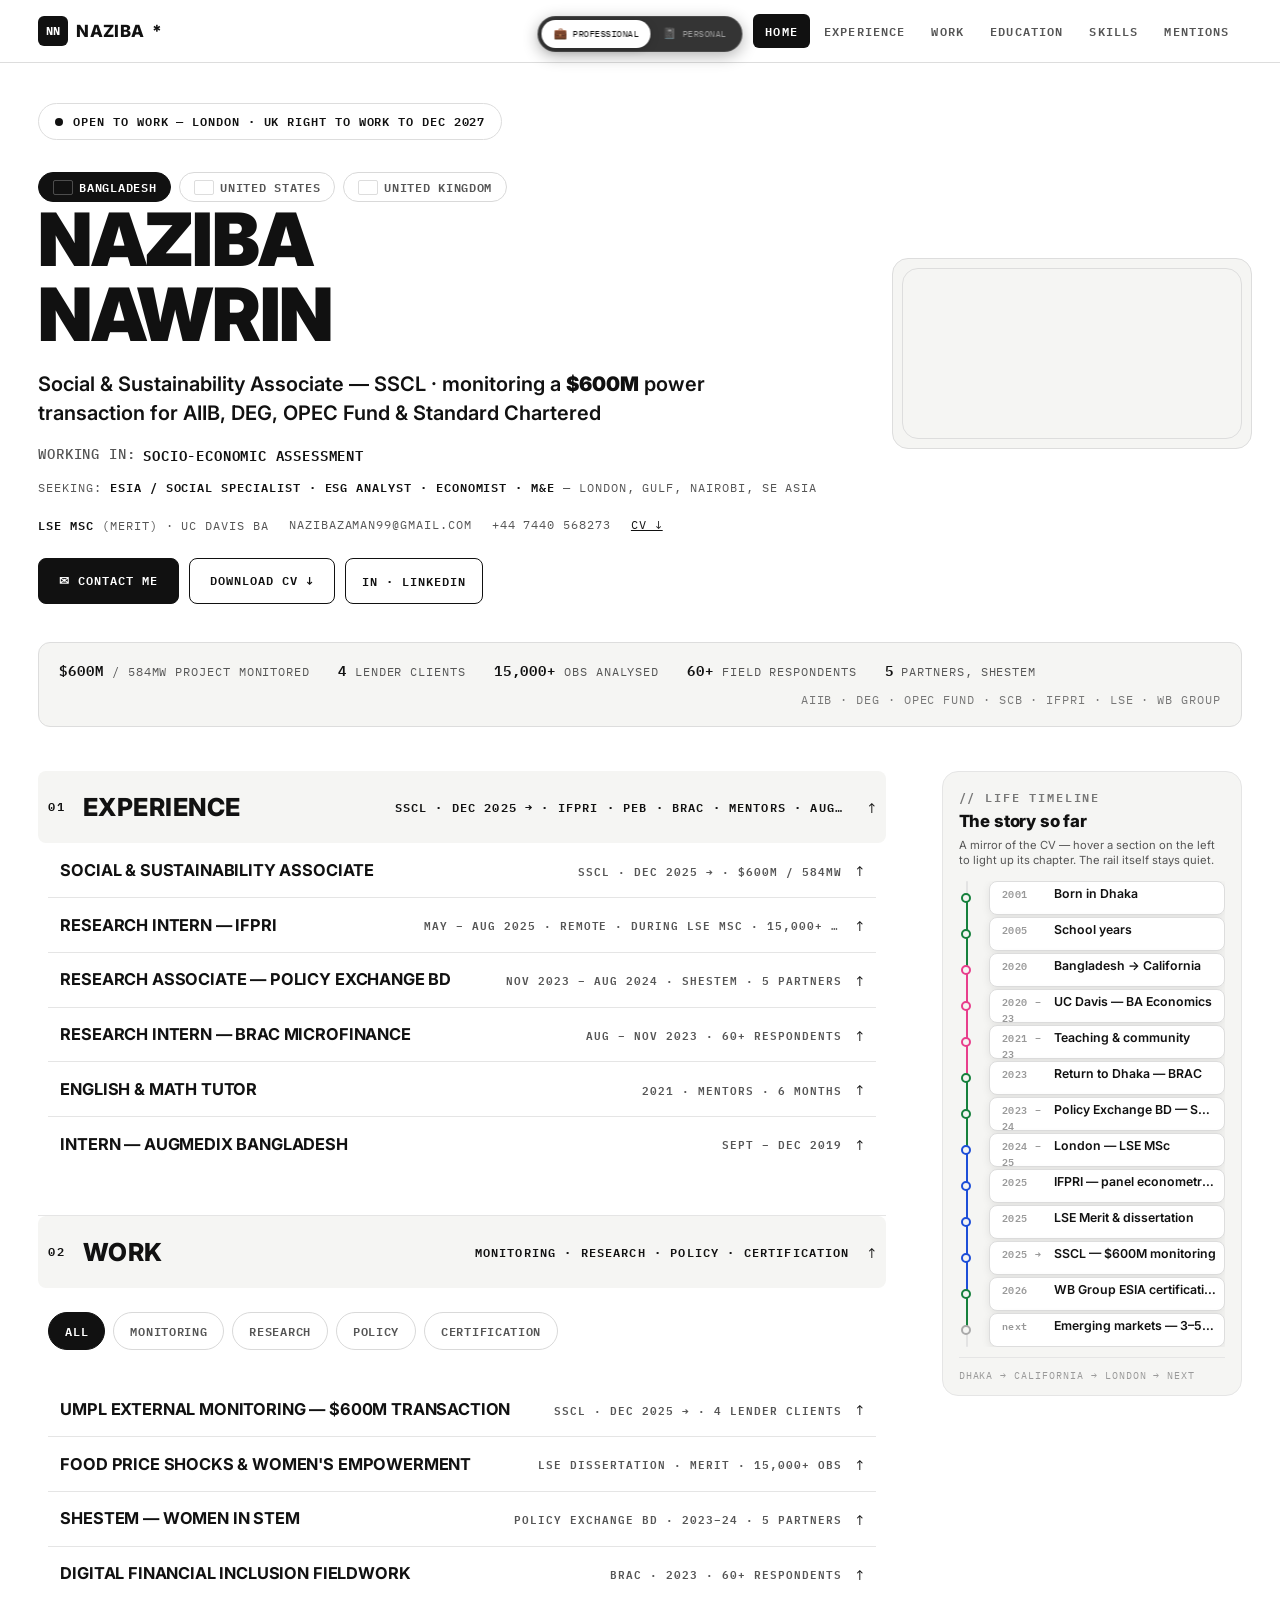
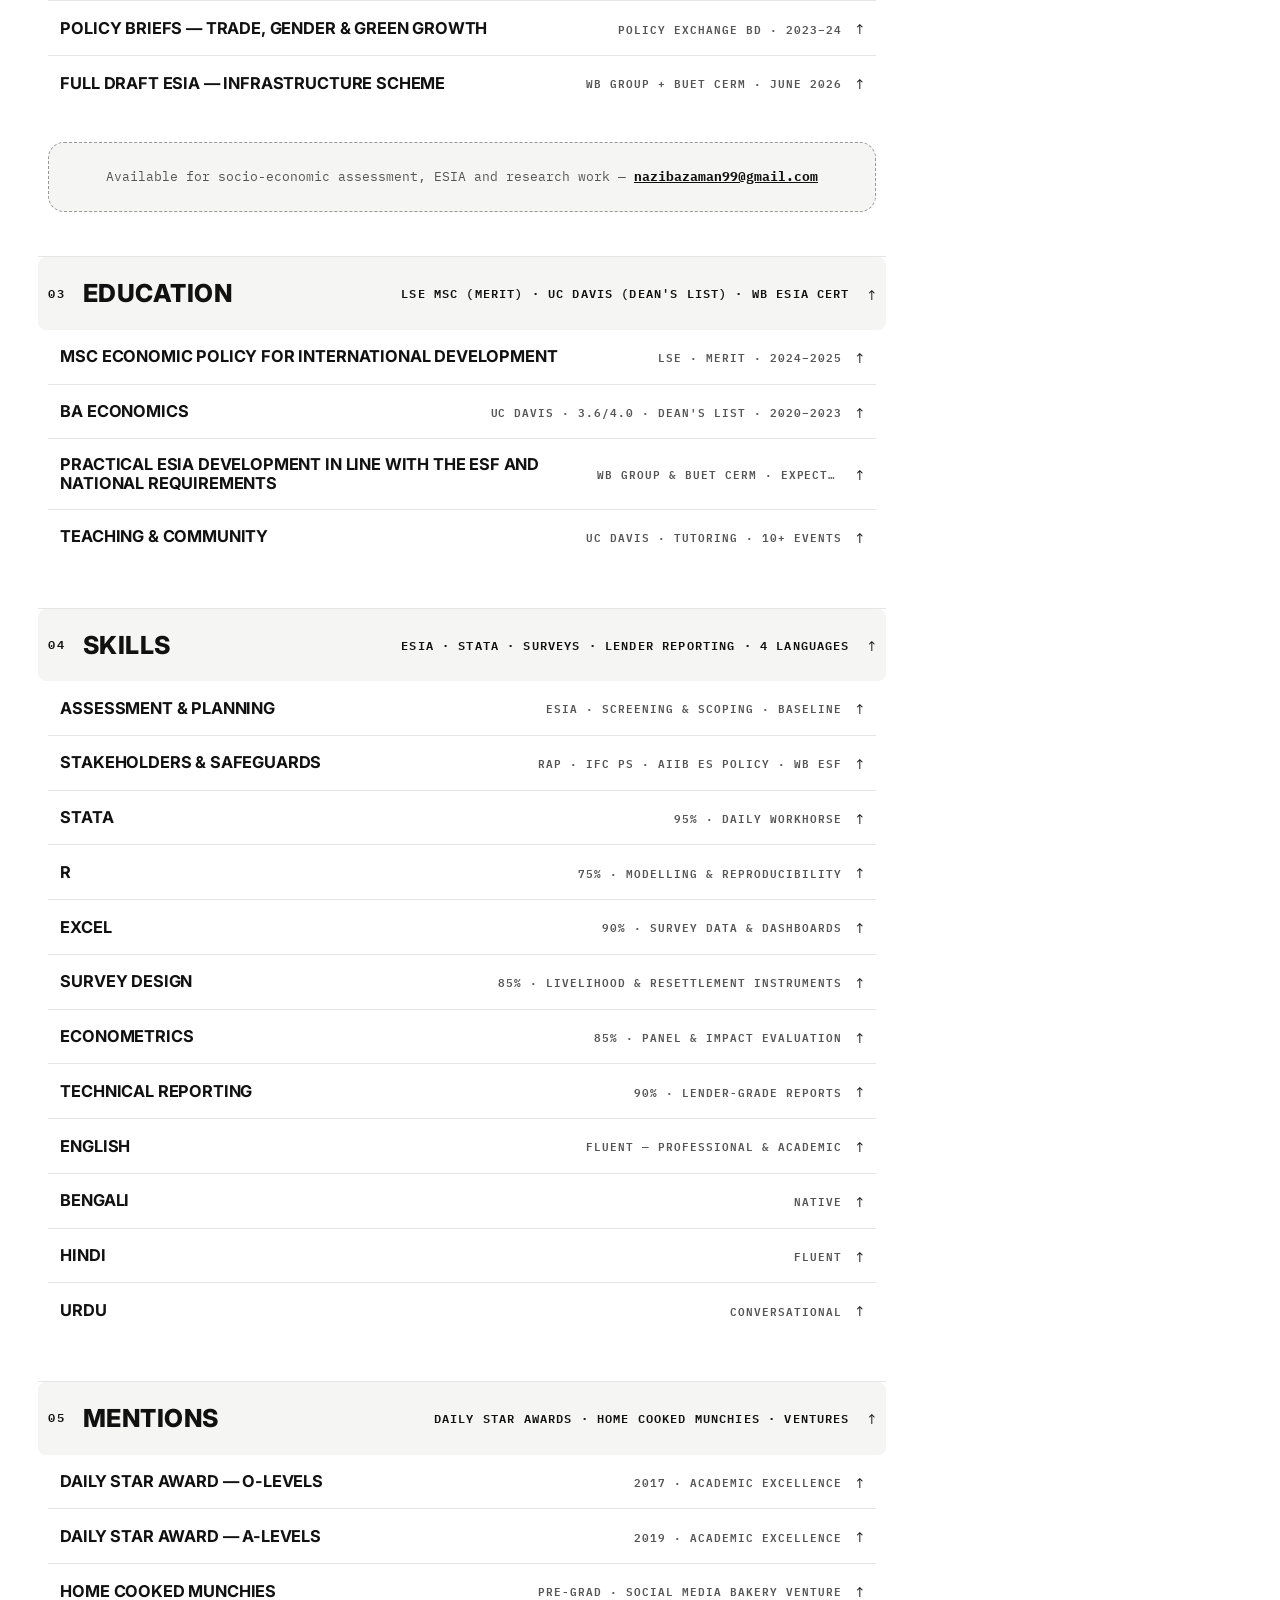
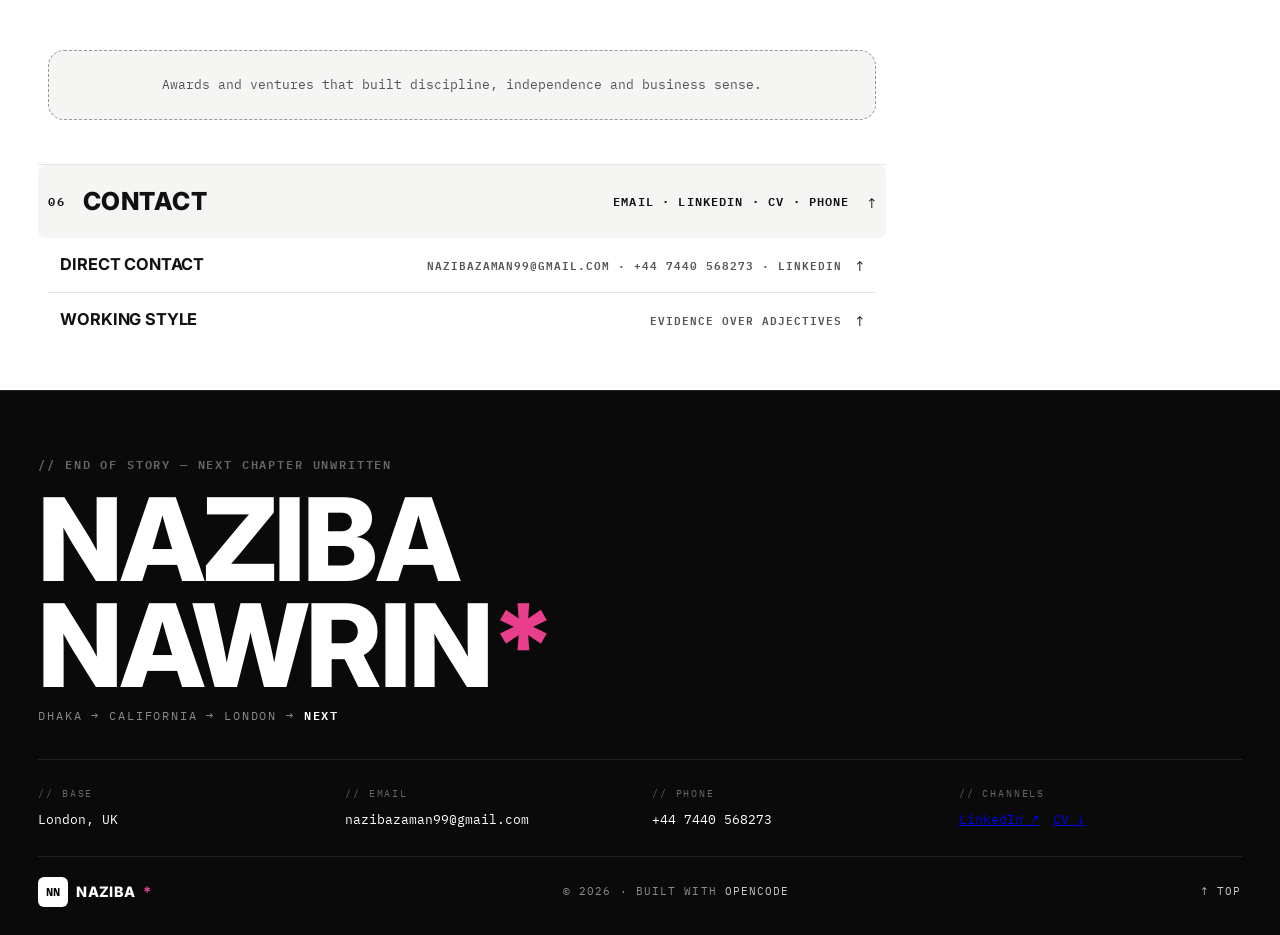
==== commit 7fa06218: "Shrink mode slider to half size on both pages" ====
--- a/index.html
+++ b/index.html
@@ -24,7 +24,7 @@
   <style>
     .mode-slider-wrap {
       position: fixed;
-      top: 20px;
+      top: 16px;
       left: 50%;
       transform: translateX(-50%);
       z-index: 1000;
@@ -34,7 +34,7 @@
       background: rgba(17,17,17,0.85);
       border: 1px solid rgba(255,255,255,0.1);
       border-radius: 40px;
-      padding: 4px;
+      padding: 3px;
       box-shadow: 0 4px 16px rgba(0,0,0,0.3);
       backdrop-filter: blur(12px);
       -webkit-backdrop-filter: blur(12px);
@@ -42,12 +42,12 @@
     .mode-slider-wrap a {
       display: flex;
       align-items: center;
-      gap: 8px;
-      padding: 8px 20px;
+      gap: 5px;
+      padding: 5px 12px;
       border-radius: 36px;
       text-decoration: none;
       font-family: 'IBM Plex Mono', monospace;
-      font-size: 11px;
+      font-size: 9px;
       letter-spacing: 0.5px;
       text-transform: uppercase;
       color: rgba(255,255,255,0.5);
@@ -63,7 +63,7 @@
       color: rgba(255,255,255,0.8);
       background: rgba(255,255,255,0.08);
     }
-    .mode-slider-wrap .mode-icon { font-size: 14px; }
+    .mode-slider-wrap .mode-icon { font-size: 11px; }
   </style>
   <script type="application/ld+json">
   {
@@ -139,23 +139,6 @@
           <a class="btn" href="assets/Naziba_Nawrin_CV.pdf" download>Download CV ↓</a>
           <a class="btn btn--ghost" style="padding:10px 16px; font-size:.74rem;" href="https://www.linkedin.com/in/naziba-nawrin-a1048722b/" target="_blank" rel="noopener">in · LinkedIn</a>
         </div>
-        <div class="visited-flags reveal">
-          <span class="visited-label">Countries visited</span>
-          <div class="visited-chips">
-            <span class="visited-chip" title="Saudi Arabia"><img src="https://flagcdn.com/sa.svg" alt="" class="flag-icon-sm"> Saudi Arabia</span>
-            <span class="visited-chip" title="Italy"><img src="https://flagcdn.com/it.svg" alt="" class="flag-icon-sm"> Italy</span>
-            <span class="visited-chip" title="China"><img src="https://flagcdn.com/cn.svg" alt="" class="flag-icon-sm"> China</span>
-            <span class="visited-chip" title="Singapore"><img src="https://flagcdn.com/sg.svg" alt="" class="flag-icon-sm"> Singapore</span>
-            <span class="visited-chip" title="Malaysia"><img src="https://flagcdn.com/my.svg" alt="" class="flag-icon-sm"> Malaysia</span>
-            <span class="visited-chip" title="Japan"><img src="https://flagcdn.com/jp.svg" alt="" class="flag-icon-sm"> Japan</span>
-            <span class="visited-chip" title="Hong Kong"><img src="https://flagcdn.com/hk.svg" alt="" class="flag-icon-sm"> Hong Kong</span>
-            <span class="visited-chip" title="Turkey"><img src="https://flagcdn.com/tr.svg" alt="" class="flag-icon-sm"> Turkey</span>
-            <span class="visited-chip" title="UAE"><img src="https://flagcdn.com/ae.svg" alt="" class="flag-icon-sm"> UAE</span>
-            <span class="visited-chip" title="Switzerland"><img src="https://flagcdn.com/ch.svg" alt="" class="flag-icon-sm"> Switzerland</span>
-            <span class="visited-chip" title="France"><img src="https://flagcdn.com/fr.svg" alt="" class="flag-icon-sm"> France</span>
-            <span class="visited-chip" title="Spain"><img src="https://flagcdn.com/es.svg" alt="" class="flag-icon-sm"> Spain</span>
-          </div>
-        </div>
       </div>
       <div class="doc-hero-video reveal">
         <video class="hero-video" playsinline preload="auto" src="assets/naziba-intro.mp4"></video>
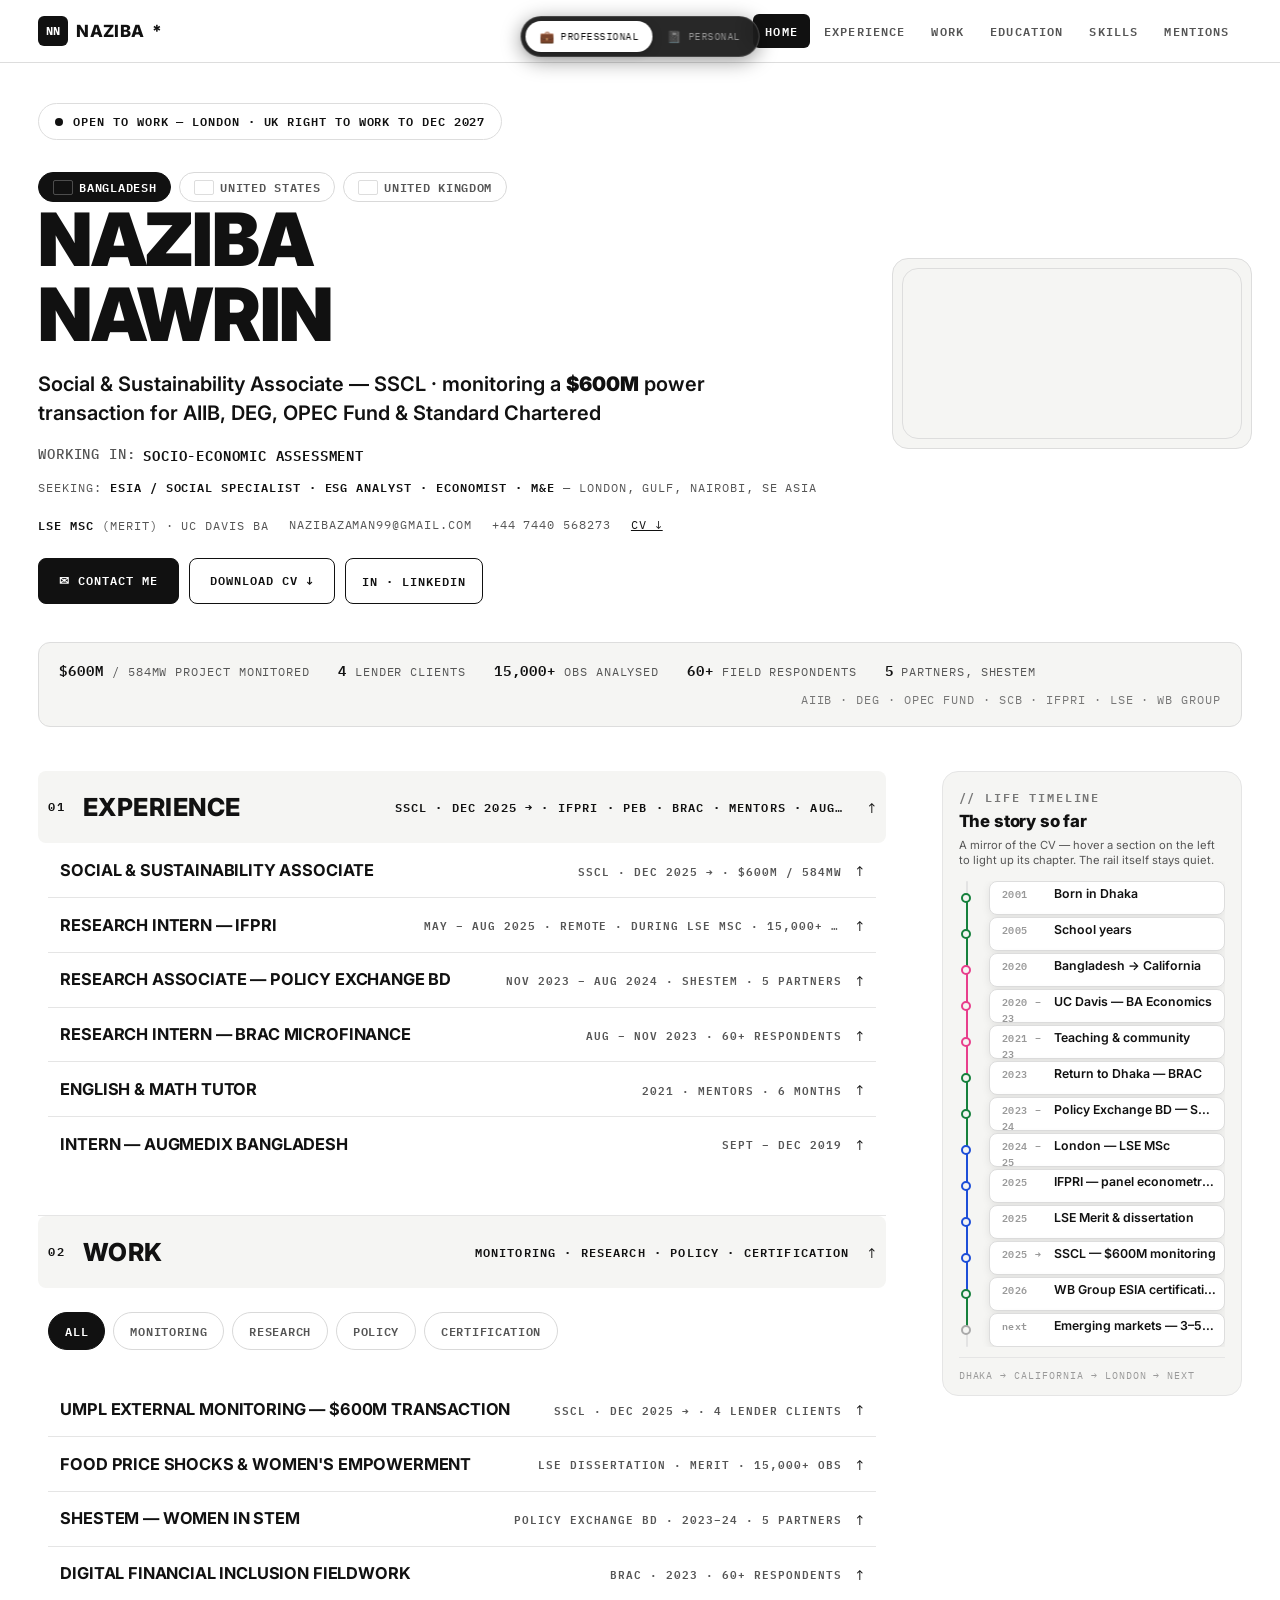
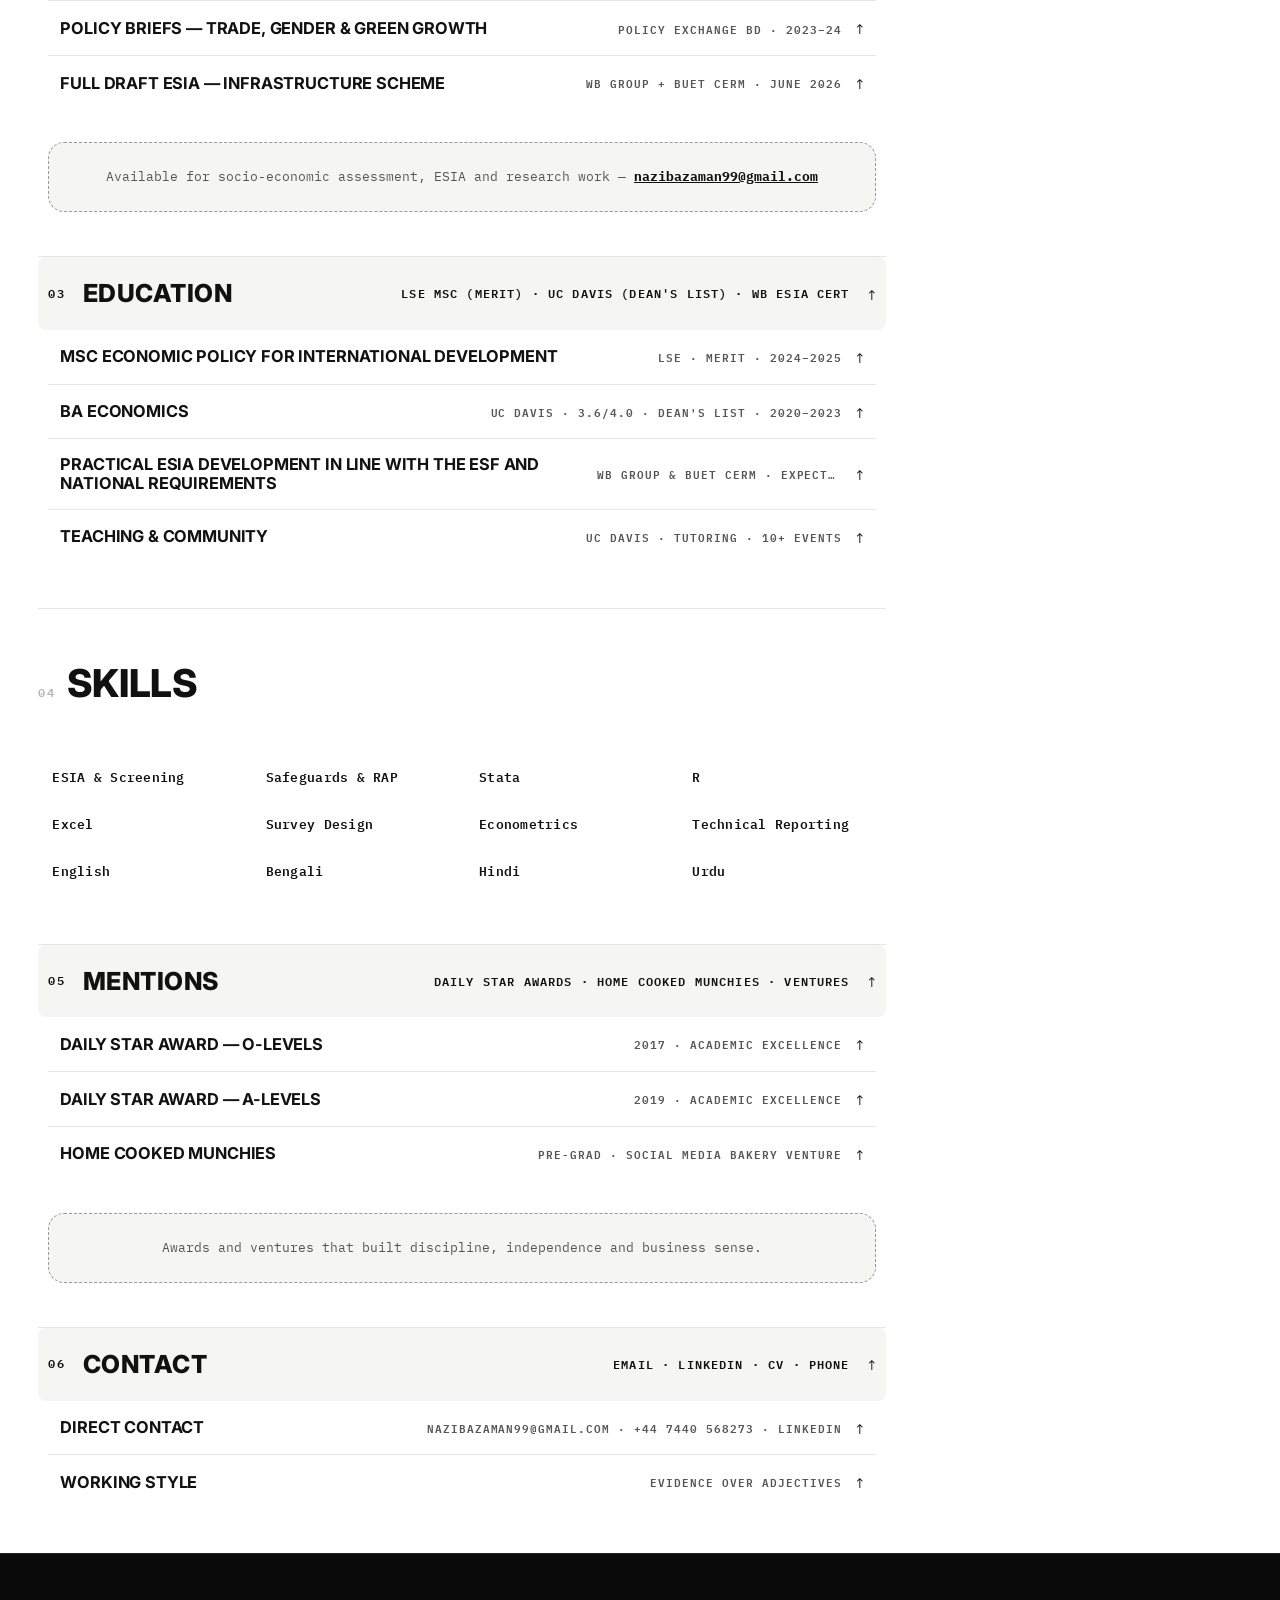
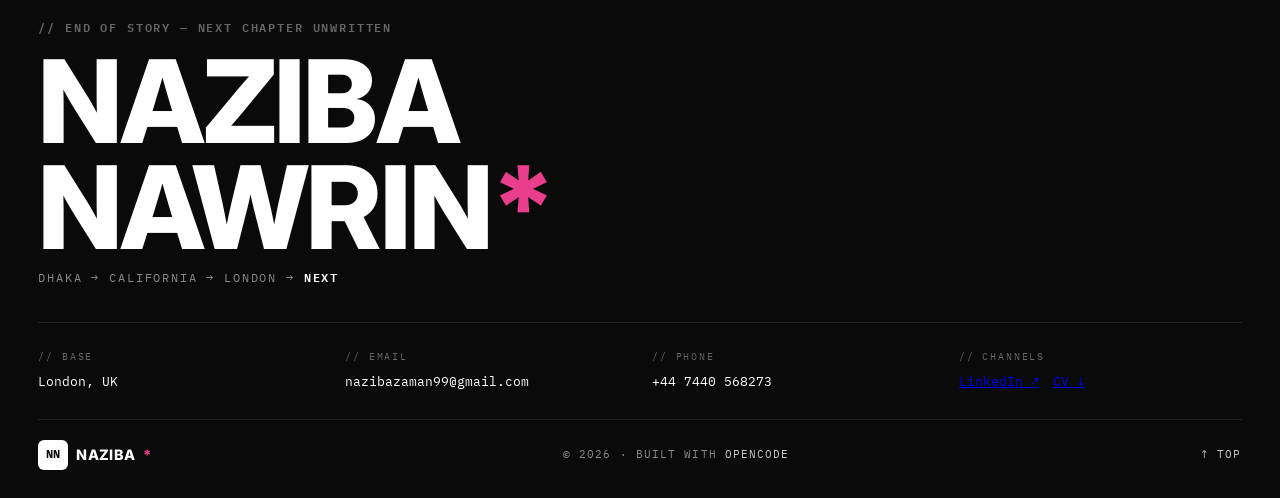
==== commit a63e0612: "Skills: compact hover-expand grid; Bookshelf: correct Humayun Ahmed titles; Mode slider: larger, mor" ====
--- a/index.html
+++ b/index.html
@@ -31,23 +31,23 @@
       display: flex;
       align-items: center;
       gap: 0;
-      background: rgba(17,17,17,0.85);
-      border: 1px solid rgba(255,255,255,0.1);
+      background: rgba(17,17,17,0.9);
+      border: 1px solid rgba(255,255,255,0.15);
       border-radius: 40px;
-      padding: 3px;
-      box-shadow: 0 4px 16px rgba(0,0,0,0.3);
+      padding: 4px;
+      box-shadow: 0 4px 20px rgba(0,0,0,0.4);
       backdrop-filter: blur(12px);
       -webkit-backdrop-filter: blur(12px);
     }
     .mode-slider-wrap a {
       display: flex;
       align-items: center;
-      gap: 5px;
-      padding: 5px 12px;
+      gap: 6px;
+      padding: 6px 14px;
       border-radius: 36px;
       text-decoration: none;
       font-family: 'IBM Plex Mono', monospace;
-      font-size: 9px;
+      font-size: 10px;
       letter-spacing: 0.5px;
       text-transform: uppercase;
       color: rgba(255,255,255,0.5);
@@ -57,13 +57,13 @@
     .mode-slider-wrap a.active {
       background: #fff;
       color: #111;
-      box-shadow: 0 2px 8px rgba(0,0,0,0.2);
+      box-shadow: 0 2px 10px rgba(0,0,0,0.25);
     }
     .mode-slider-wrap a:hover:not(.active) {
-      color: rgba(255,255,255,0.8);
-      background: rgba(255,255,255,0.08);
+      color: rgba(255,255,255,0.9);
+      background: rgba(255,255,255,0.1);
     }
-    .mode-slider-wrap .mode-icon { font-size: 11px; }
+    .mode-slider-wrap .mode-icon { font-size: 12px; }
   </style>
   <script type="application/ld+json">
   {
@@ -468,190 +468,60 @@
           </div>
         </section>
 
-        <!-- 04 SKILLS -->
-        <section id="skills" class="doc-section acc-row">
-          <div class="acc-head" role="button" tabindex="0" aria-expanded="false">
+        <!-- 04 SKILLS — COMPACT HOVER GRID -->
+        <section id="skills" class="doc-section">
+          <div class="sec-header">
             <span class="sec-num">04</span>
             <h2>Skills</h2>
-            <span class="acc-proof">ESIA · Stata · surveys · lender reporting · 4 languages</span>
-            <span class="acc-chev" aria-hidden="true">↓</span>
-          </div>
-          <div class="acc-body">
-            <div class="acc-inner">
-              <div class="panels">
-                <article class="panel reveal" data-tl="esia">
-                  <div class="panel-head" role="button" tabindex="0" aria-expanded="false">
-                    <h3>Assessment &amp; planning</h3>
-                    <span class="panel-meta">ESIA · screening &amp; scoping · baseline</span>
-                    <span class="acc-chev" aria-hidden="true">↓</span>
-                  </div>
-                  <div class="panel-body">
-                    <div class="panel-inner">
-                      <div class="chips">
-                        <span class="chip">Socio-economic assessment</span><span class="chip">ESIA</span><span class="chip">Screening &amp; scoping</span><span class="chip">Baseline data collection</span><span class="chip">Impact significance</span><span class="chip">Cumulative &amp; ecological IA</span><span class="chip">Mitigation planning</span><span class="chip">Alternatives appraisal</span>
-                      </div>
-                    </div>
-                  </div>
-                </article>
-                <article class="panel reveal" data-tl="sscl">
-                  <div class="panel-head" role="button" tabindex="0" aria-expanded="false">
-                    <h3>Stakeholders &amp; safeguards</h3>
-                    <span class="panel-meta">RAP · IFC PS · AIIB ES Policy · WB ESF</span>
-                    <span class="acc-chev" aria-hidden="true">↓</span>
-                  </div>
-                  <div class="panel-body">
-                    <div class="panel-inner">
-                      <div class="chips">
-                        <span class="chip">Stakeholder consultation</span><span class="chip">Community engagement</span><span class="chip">RAP monitoring</span><span class="chip">IFC Performance Standards</span><span class="chip">AIIB ES Policy</span><span class="chip">WB ESF</span><span class="chip">Lender reporting</span>
-                      </div>
-                    </div>
-                  </div>
-                </article>
-                <article class="panel reveal" data-tl="ifpri">
-                  <div class="panel-head" role="button" tabindex="0" aria-expanded="false">
-                    <h3>Stata</h3>
-                    <span class="panel-meta">95% · daily workhorse</span>
-                    <span class="acc-chev" aria-hidden="true">↓</span>
-                  </div>
-                  <div class="panel-body">
-                    <div class="panel-inner">
-                      <p style="margin:2px 0 12px;">Daily workhorse — 15k+ obs panel analysis, fixed effects, cleaning.</p>
-                      <div class="bar-wrap">
-                        <div class="bar-label"><span>Proficiency</span><span>95%</span></div>
-                        <div class="bar"><div class="bar-fill" style="width:95%"></div></div>
-                      </div>
-                    </div>
-                  </div>
-                </article>
-                <article class="panel reveal" data-tl="ifpri">
-                  <div class="panel-head" role="button" tabindex="0" aria-expanded="false">
-                    <h3>R</h3>
-                    <span class="panel-meta">75% · modelling &amp; reproducibility</span>
-                    <span class="acc-chev" aria-hidden="true">↓</span>
-                  </div>
-                  <div class="panel-body">
-                    <div class="panel-inner">
-                      <p style="margin:2px 0 12px;">Statistical modelling and reproducible analysis.</p>
-                      <div class="bar-wrap">
-                        <div class="bar-label"><span>Proficiency</span><span>75%</span></div>
-                        <div class="bar"><div class="bar-fill" style="width:75%"></div></div>
-                      </div>
-                    </div>
-                  </div>
-                </article>
-                <article class="panel reveal" data-tl="brac">
-                  <div class="panel-head" role="button" tabindex="0" aria-expanded="false">
-                    <h3>Excel</h3>
-                    <span class="panel-meta">90% · survey data &amp; dashboards</span>
-                    <span class="acc-chev" aria-hidden="true">↓</span>
-                  </div>
-                  <div class="panel-body">
-                    <div class="panel-inner">
-                      <p style="margin:2px 0 12px;">Survey data management, analysis and dashboards for clients.</p>
-                      <div class="bar-wrap">
-                        <div class="bar-label"><span>Proficiency</span><span>90%</span></div>
-                        <div class="bar"><div class="bar-fill" style="width:90%"></div></div>
-                      </div>
-                    </div>
-                  </div>
-                </article>
-                <article class="panel reveal" data-tl="sscl">
-                  <div class="panel-head" role="button" tabindex="0" aria-expanded="false">
-                    <h3>Survey design</h3>
-                    <span class="panel-meta">85% · livelihood &amp; resettlement instruments</span>
-                    <span class="acc-chev" aria-hidden="true">↓</span>
-                  </div>
-                  <div class="panel-body">
-                    <div class="panel-inner">
-                      <p style="margin:2px 0 12px;">Instruments for livelihood, resettlement and well-being measurement.</p>
-                      <div class="bar-wrap">
-                        <div class="bar-label"><span>Proficiency</span><span>85%</span></div>
-                        <div class="bar"><div class="bar-fill" style="width:85%"></div></div>
-                      </div>
-                    </div>
-                  </div>
-                </article>
-                <article class="panel reveal" data-tl="ifpri">
-                  <div class="panel-head" role="button" tabindex="0" aria-expanded="false">
-                    <h3>Econometrics</h3>
-                    <span class="panel-meta">85% · panel &amp; impact evaluation</span>
-                    <span class="acc-chev" aria-hidden="true">↓</span>
-                  </div>
-                  <div class="panel-body">
-                    <div class="panel-inner">
-                      <p style="margin:2px 0 12px;">Panel estimation, impact evaluation, applied micro policy analysis.</p>
-                      <div class="bar-wrap">
-                        <div class="bar-label"><span>Proficiency</span><span>85%</span></div>
-                        <div class="bar"><div class="bar-fill" style="width:85%"></div></div>
-                      </div>
-                    </div>
-                  </div>
-                </article>
-                <article class="panel reveal" data-tl="sscl">
-                  <div class="panel-head" role="button" tabindex="0" aria-expanded="false">
-                    <h3>Technical reporting</h3>
-                    <span class="panel-meta">90% · lender-grade reports</span>
-                    <span class="acc-chev" aria-hidden="true">↓</span>
-                  </div>
-                  <div class="panel-body">
-                    <div class="panel-inner">
-                      <p style="margin:2px 0 12px;">Lender-grade reports and plain-language briefs for non-specialists.</p>
-                      <div class="bar-wrap">
-                        <div class="bar-label"><span>Proficiency</span><span>90%</span></div>
-                        <div class="bar"><div class="bar-fill" style="width:90%"></div></div>
-                      </div>
-                    </div>
-                  </div>
-                </article>
-                <article class="panel reveal">
-                  <div class="panel-head" role="button" tabindex="0" aria-expanded="false">
-                    <h3>English</h3>
-                    <span class="panel-meta">Fluent — professional &amp; academic</span>
-                    <span class="acc-chev" aria-hidden="true">↓</span>
-                  </div>
-                  <div class="panel-body">
-                    <div class="panel-inner">
-                      <p style="margin:2px 0 12px;">Survey instruments, lender reports and policy briefs drafted and delivered in English.</p>
-                    </div>
-                  </div>
-                </article>
-                <article class="panel reveal">
-                  <div class="panel-head" role="button" tabindex="0" aria-expanded="false">
-                    <h3>Bengali</h3>
-                    <span class="panel-meta">Native</span>
-                    <span class="acc-chev" aria-hidden="true">↓</span>
-                  </div>
-                  <div class="panel-body">
-                    <div class="panel-inner">
-                      <p style="margin:2px 0 12px;">Native speaker — fieldwork and community interviews conducted in Bengali.</p>
-                    </div>
-                  </div>
-                </article>
-                <article class="panel reveal">
-                  <div class="panel-head" role="button" tabindex="0" aria-expanded="false">
-                    <h3>Hindi</h3>
-                    <span class="panel-meta">Fluent</span>
-                    <span class="acc-chev" aria-hidden="true">↓</span>
-                  </div>
-                  <div class="panel-body">
-                    <div class="panel-inner">
-                      <p style="margin:2px 0 12px;">Fluent — relevant for emerging-market roles across South Asia and beyond.</p>
-                    </div>
-                  </div>
-                </article>
-                <article class="panel reveal">
-                  <div class="panel-head" role="button" tabindex="0" aria-expanded="false">
-                    <h3>Urdu</h3>
-                    <span class="panel-meta">Conversational</span>
-                    <span class="acc-chev" aria-hidden="true">↓</span>
-                  </div>
-                  <div class="panel-body">
-                    <div class="panel-inner">
-                      <p style="margin:2px 0 12px;">Conversational — practical for South Asian field settings and regional collaboration.</p>
-                    </div>
-                  </div>
-                </article>
-              </div>
+          </div>
+          <div class="skills-grid">
+            <div class="skill-chip" data-tl="esia">
+              <span class="skill-chip-label">ESIA &amp; Screening</span>
+              <div class="skill-chip-detail">Socio-economic assessment · baseline · impact significance · mitigation planning · cumulative IA</div>
+            </div>
+            <div class="skill-chip" data-tl="sscl">
+              <span class="skill-chip-label">Safeguards &amp; RAP</span>
+              <div class="skill-chip-detail">IFC PS · AIIB ES Policy · WB ESF · RAP monitoring · lender reporting · community engagement</div>
+            </div>
+            <div class="skill-chip" data-tl="ifpri">
+              <span class="skill-chip-label">Stata</span>
+              <div class="skill-chip-detail">Daily workhorse — 15k+ obs panel analysis, fixed effects, cleaning, visualisation</div>
+            </div>
+            <div class="skill-chip" data-tl="ifpri">
+              <span class="skill-chip-label">R</span>
+              <div class="skill-chip-detail">Statistical modelling and reproducible analysis pipelines</div>
+            </div>
+            <div class="skill-chip" data-tl="brac">
+              <span class="skill-chip-label">Excel</span>
+              <div class="skill-chip-detail">Survey data management, analysis and client dashboards</div>
+            </div>
+            <div class="skill-chip" data-tl="sscl">
+              <span class="skill-chip-label">Survey Design</span>
+              <div class="skill-chip-detail">Livelihood, resettlement and well-being measurement instruments</div>
+            </div>
+            <div class="skill-chip" data-tl="ifpri">
+              <span class="skill-chip-label">Econometrics</span>
+              <div class="skill-chip-detail">Panel estimation, impact evaluation, applied micro policy analysis</div>
+            </div>
+            <div class="skill-chip" data-tl="sscl">
+              <span class="skill-chip-label">Technical Reporting</span>
+              <div class="skill-chip-detail">Lender-grade reports and plain-language briefs for non-specialists</div>
+            </div>
+            <div class="skill-chip">
+              <span class="skill-chip-label">English</span>
+              <div class="skill-chip-detail">Fluent — survey instruments, lender reports, policy briefs</div>
+            </div>
+            <div class="skill-chip">
+              <span class="skill-chip-label">Bengali</span>
+              <div class="skill-chip-detail">Native — fieldwork and community interviews</div>
+            </div>
+            <div class="skill-chip">
+              <span class="skill-chip-label">Hindi</span>
+              <div class="skill-chip-detail">Fluent — South Asian field settings</div>
+            </div>
+            <div class="skill-chip">
+              <span class="skill-chip-label">Urdu</span>
+              <div class="skill-chip-detail">Conversational — regional collaboration</div>
             </div>
           </div>
         </section>
--- a/assets/style.css
+++ b/assets/style.css
@@ -496,46 +496,60 @@
 .tl-body li { position: relative; padding-left: 18px; margin-top: 8px; color: var(--ink-soft); font-size: 0.92rem; }
 .tl-body li::before { content: "—"; position: absolute; left: 0; color: var(--ink); }
 
-/* ---------- skill cards / bars ---------- */
-
-.skill-card { text-align: center; }
-
-.skill-card .icon {
-  width: 52px;
-  height: 52px;
-  margin: 0 auto 12px;
+/* ---------- skills compact hover grid ---------- */
+
+.sec-header { display: flex; align-items: baseline; gap: 12px; margin-bottom: 20px; }
+
+.skills-grid {
   display: grid;
-  place-items: center;
+  grid-template-columns: repeat(auto-fill, minmax(180px, 1fr));
+  gap: 6px;
+}
+
+.skill-chip {
+  padding: 10px 14px;
+  border: 1px solid var(--border);
+  border-radius: var(--radius-sm);
+  cursor: default;
+  transition: all 0.3s cubic-bezier(0.4,0,0.2,1);
+  overflow: hidden;
+}
+
+.skill-chip-label {
+  font-family: var(--font-mono);
+  font-size: 0.82rem;
+  font-weight: 600;
+  letter-spacing: 0.02em;
+  display: block;
+  transition: margin-bottom 0.3s cubic-bezier(0.4,0,0.2,1);
+}
+
+.skill-chip-detail {
+  font-size: 0.78rem;
+  color: var(--ink-soft);
+  line-height: 1.45;
+  max-height: 0;
+  opacity: 0;
+  overflow: hidden;
+  transition: max-height 0.4s cubic-bezier(0.4,0,0.2,1),
+              opacity 0.3s cubic-bezier(0.4,0,0.2,1),
+              margin-top 0.3s cubic-bezier(0.4,0,0.2,1);
+  margin-top: 0;
+}
+
+.skill-chip:hover {
   background: var(--ink);
   color: var(--cream);
-  border-radius: var(--radius-md);
-  font-family: var(--font-mono);
-  font-weight: 600;
-  font-size: 0.85rem;
-}
-
-.bar-wrap { margin-top: 16px; }
-.bar-label {
-  display: flex;
-  justify-content: space-between;
-  font-family: var(--font-mono);
-  font-size: 0.68rem;
-  font-weight: 600;
-  text-transform: uppercase;
-  letter-spacing: 0.06em;
-  color: var(--ink-soft);
-  margin-bottom: 6px;
-}
-.bar {
-  height: 8px;
-  background: var(--cream-deep);
-  border-radius: 999px;
-  overflow: hidden;
-}
-.bar-fill {
-  height: 100%;
-  background: var(--ink);
-  border-radius: 999px;
+  border-color: var(--ink);
+}
+
+.skill-chip:hover .skill-chip-label { color: var(--cream); }
+
+.skill-chip:hover .skill-chip-detail {
+  max-height: 80px;
+  opacity: 1;
+  margin-top: 6px;
+  color: var(--ink-muted);
 }
 
 /* ---------- edu cards ---------- */
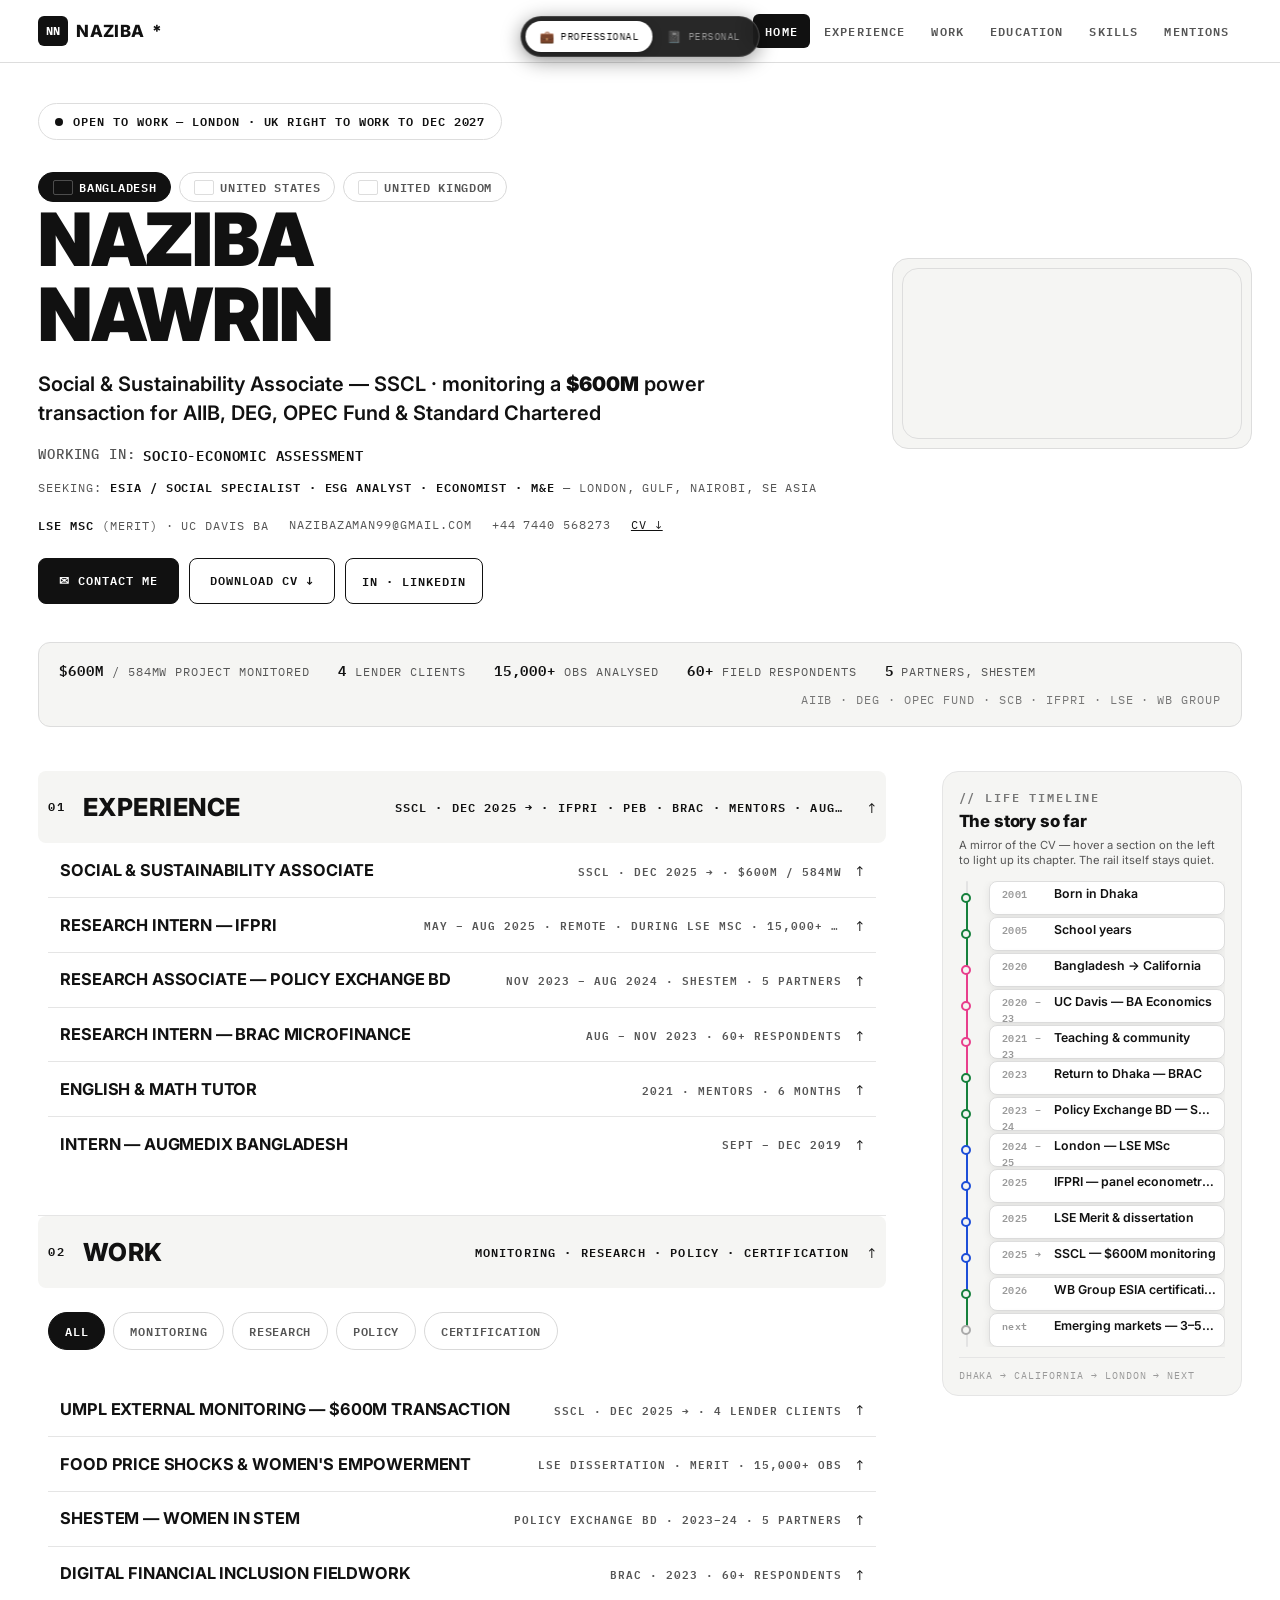
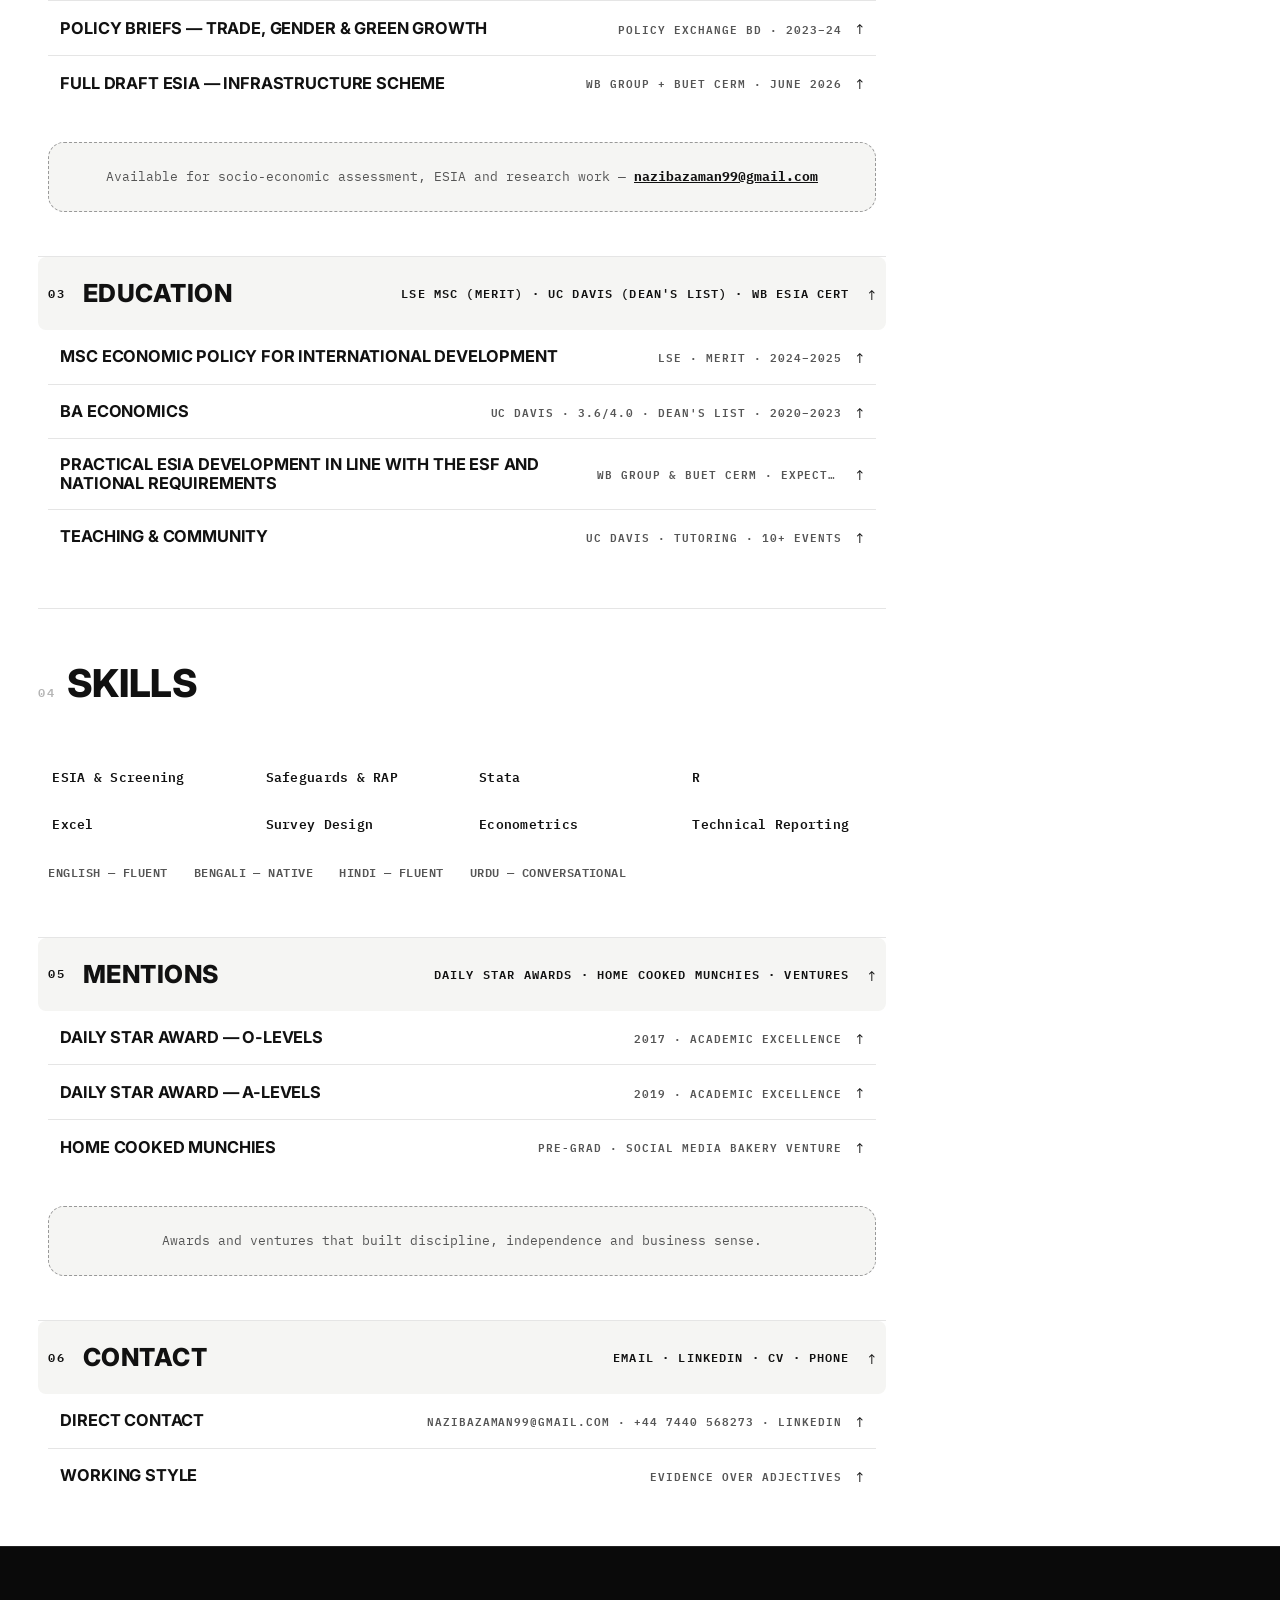
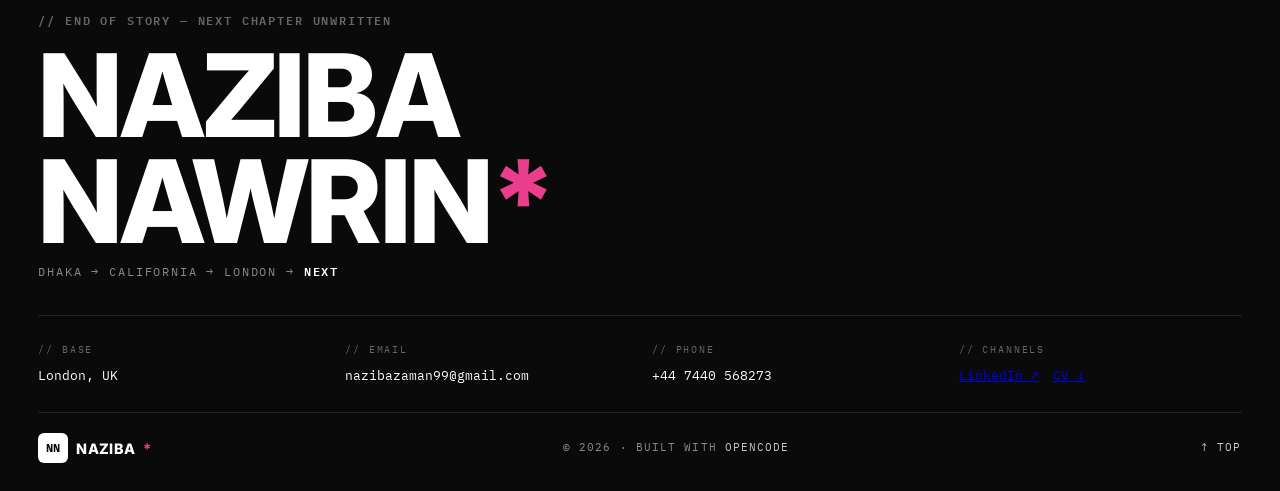
==== commit 11d0a804: "Skills: detach languages to separate lang-row" ====
--- a/index.html
+++ b/index.html
@@ -507,22 +507,12 @@
               <span class="skill-chip-label">Technical Reporting</span>
               <div class="skill-chip-detail">Lender-grade reports and plain-language briefs for non-specialists</div>
             </div>
-            <div class="skill-chip">
-              <span class="skill-chip-label">English</span>
-              <div class="skill-chip-detail">Fluent — survey instruments, lender reports, policy briefs</div>
-            </div>
-            <div class="skill-chip">
-              <span class="skill-chip-label">Bengali</span>
-              <div class="skill-chip-detail">Native — fieldwork and community interviews</div>
-            </div>
-            <div class="skill-chip">
-              <span class="skill-chip-label">Hindi</span>
-              <div class="skill-chip-detail">Fluent — South Asian field settings</div>
-            </div>
-            <div class="skill-chip">
-              <span class="skill-chip-label">Urdu</span>
-              <div class="skill-chip-detail">Conversational — regional collaboration</div>
-            </div>
+          </div>
+          <div class="lang-row">
+            <span class="lang-tag">English — Fluent</span>
+            <span class="lang-tag">Bengali — Native</span>
+            <span class="lang-tag">Hindi — Fluent</span>
+            <span class="lang-tag">Urdu — Conversational</span>
           </div>
         </section>
 
--- a/assets/style.css
+++ b/assets/style.css
@@ -550,6 +550,25 @@
   opacity: 1;
   margin-top: 6px;
   color: var(--ink-muted);
+}
+
+.lang-row {
+  display: flex;
+  flex-wrap: wrap;
+  gap: 6px;
+  margin-top: 14px;
+}
+
+.lang-tag {
+  font-family: var(--font-mono);
+  font-size: 0.72rem;
+  font-weight: 600;
+  letter-spacing: 0.04em;
+  text-transform: uppercase;
+  padding: 4px 10px;
+  border: 1px solid var(--border);
+  border-radius: 999px;
+  color: var(--ink-soft);
 }
 
 /* ---------- edu cards ---------- */
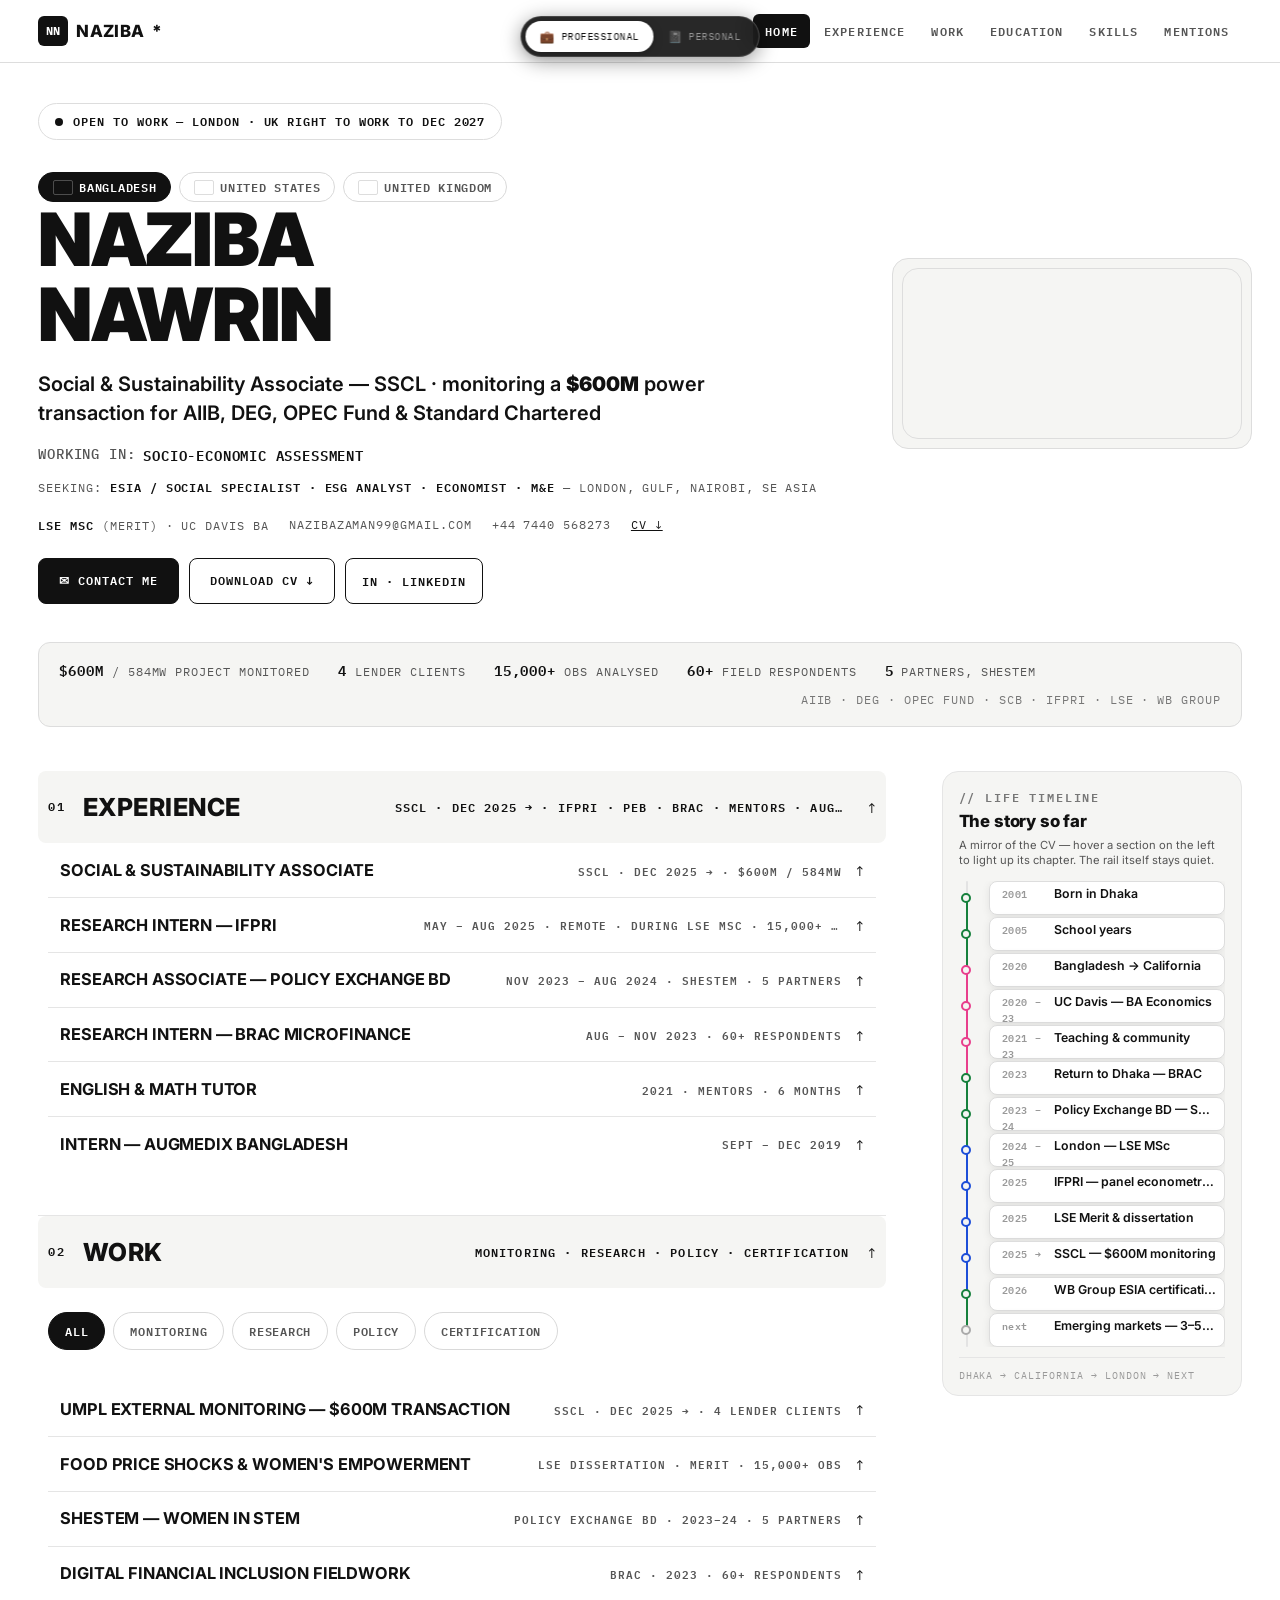
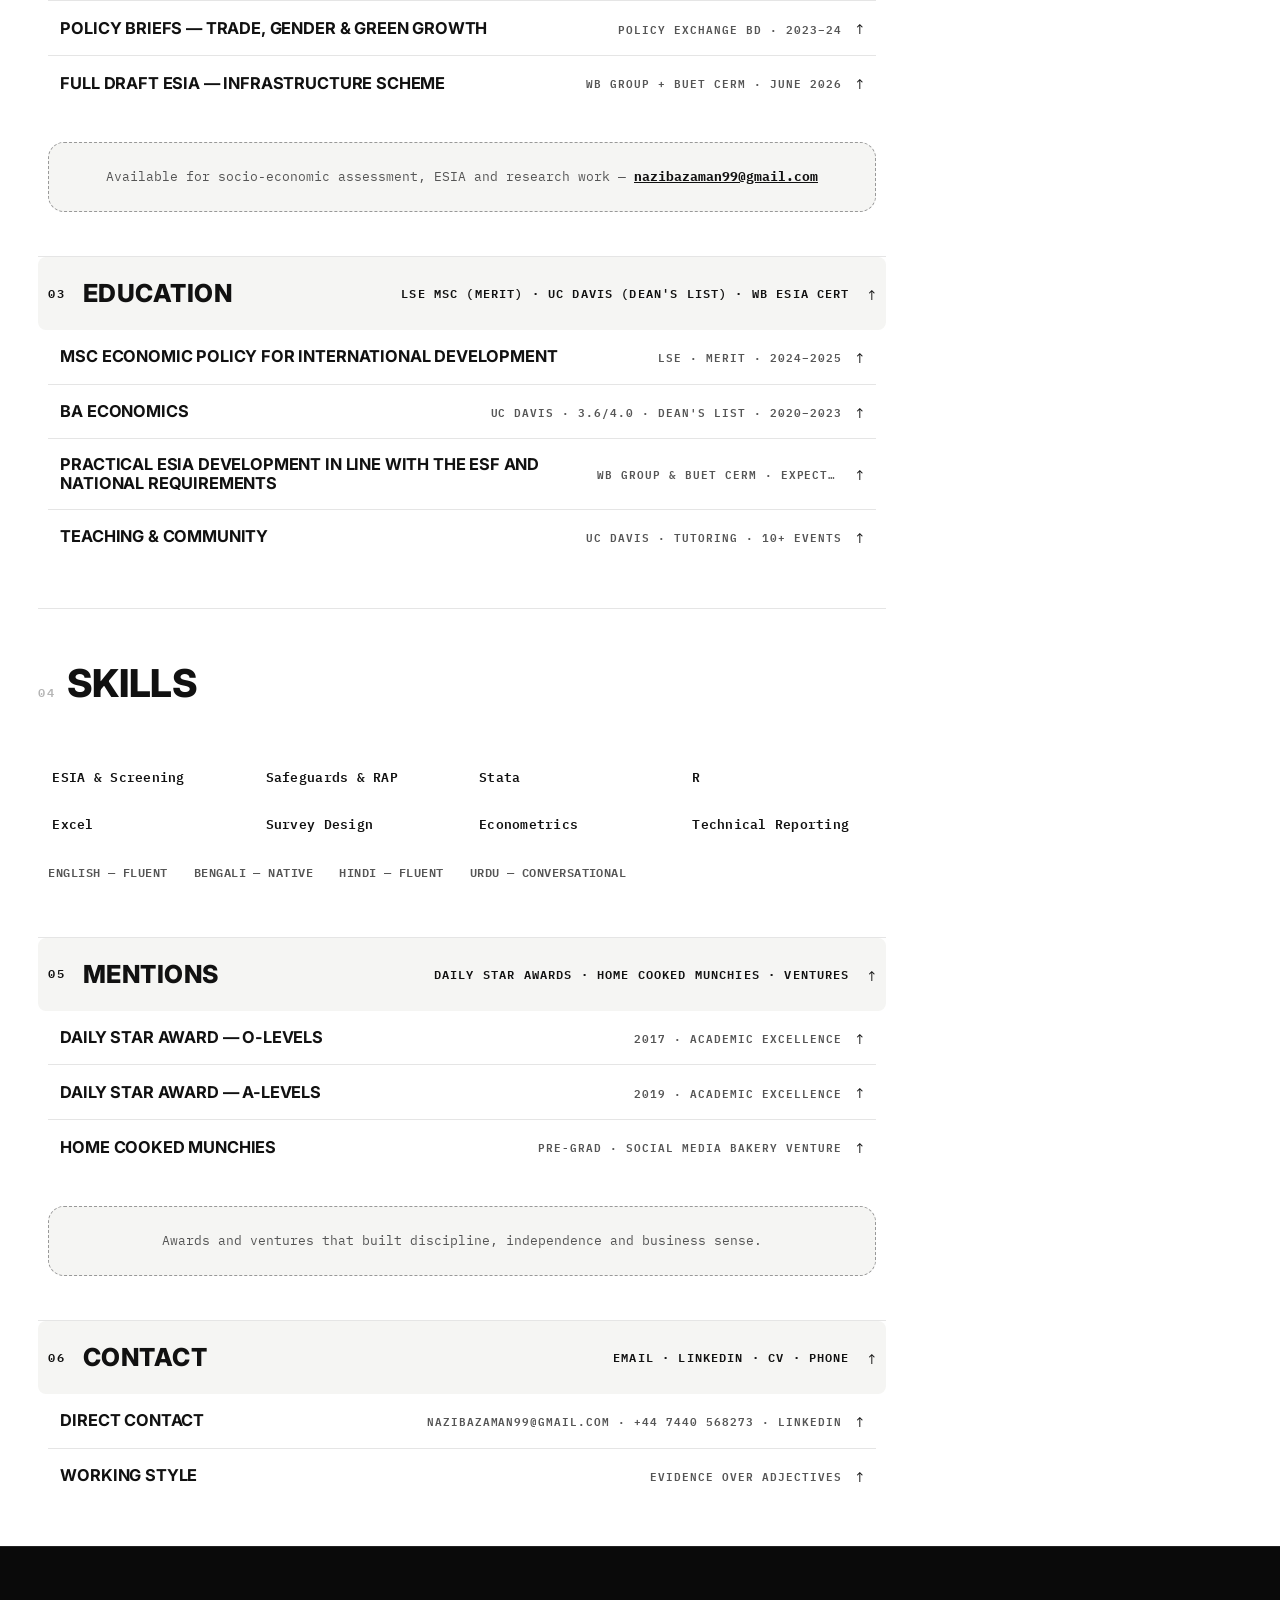
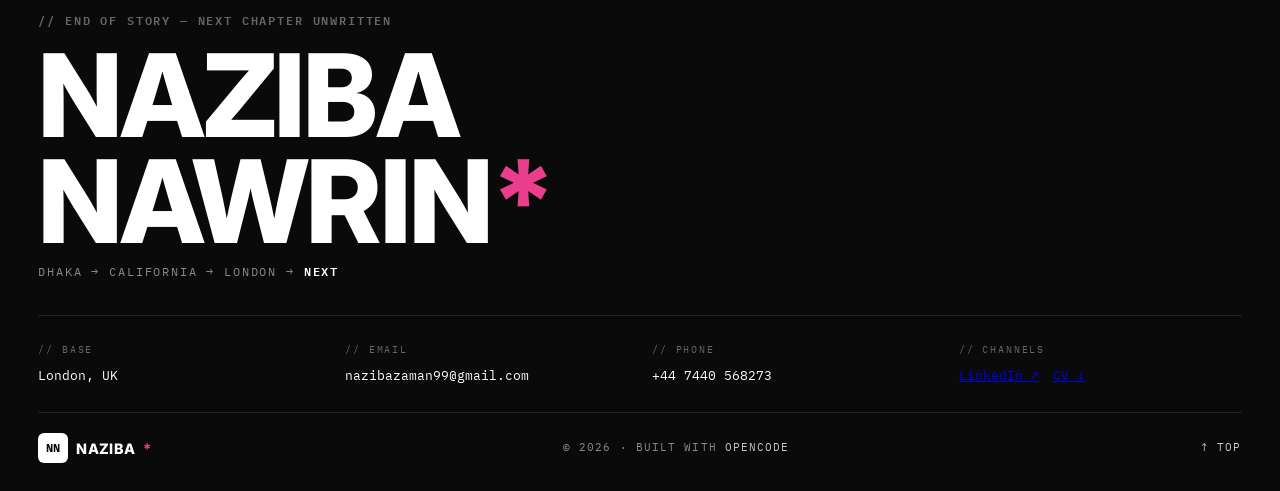
==== commit e3d1a4fc: "Phone: move mode slider to bottom, shrink for mobile" ====
--- a/index.html
+++ b/index.html
@@ -64,6 +64,11 @@
       background: rgba(255,255,255,0.1);
     }
     .mode-slider-wrap .mode-icon { font-size: 12px; }
+    @media (max-width: 720px) {
+      .mode-slider-wrap { top: auto; bottom: 16px; padding: 2px; }
+      .mode-slider-wrap a { padding: 4px 10px; font-size: 8px; gap: 4px; }
+      .mode-slider-wrap .mode-icon { font-size: 10px; }
+    }
   </style>
   <script type="application/ld+json">
   {
--- a/assets/style.css
+++ b/assets/style.css
@@ -963,6 +963,12 @@
   .tl-item { grid-template-columns: 1fr; }
   .edu-card, .mention-card { grid-template-columns: 1fr; }
   .edu-logo, .mention-logo { width: 100%; height: auto; aspect-ratio: 1; }
+  .life-rail { display: none !important; }
+  .edu-logo { display: none !important; }
+  .mention-logo { display: none !important; }
+  .mode-slider-wrap { top: auto; bottom: 16px; padding: 2px; }
+  .mode-slider-wrap a { padding: 4px 10px; font-size: 8px; gap: 4px; }
+  .mode-slider-wrap .mode-icon { font-size: 10px; }
   section { padding: 40px 0; }
   .flag-pill { font-size: 0.66rem; padding: 4px 10px; }
   .flag-icon { width: 16px; height: 12px; }
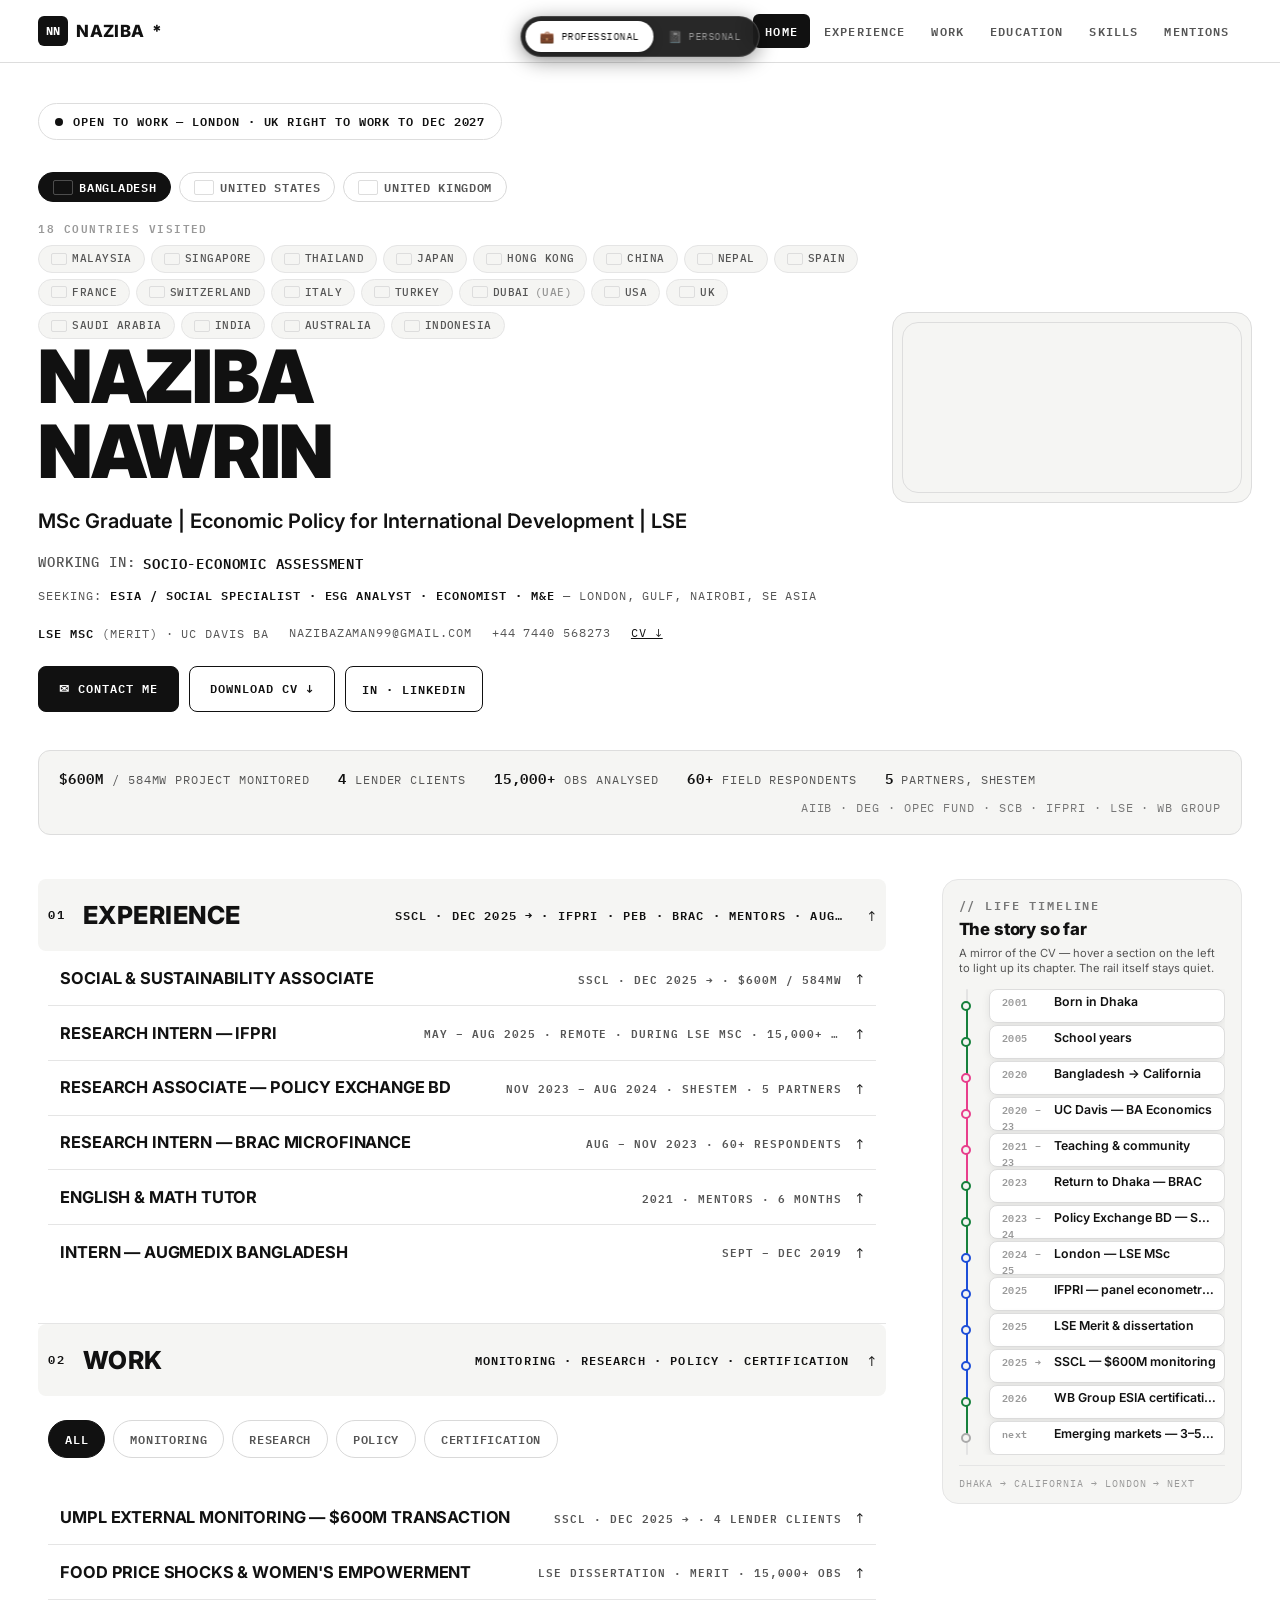
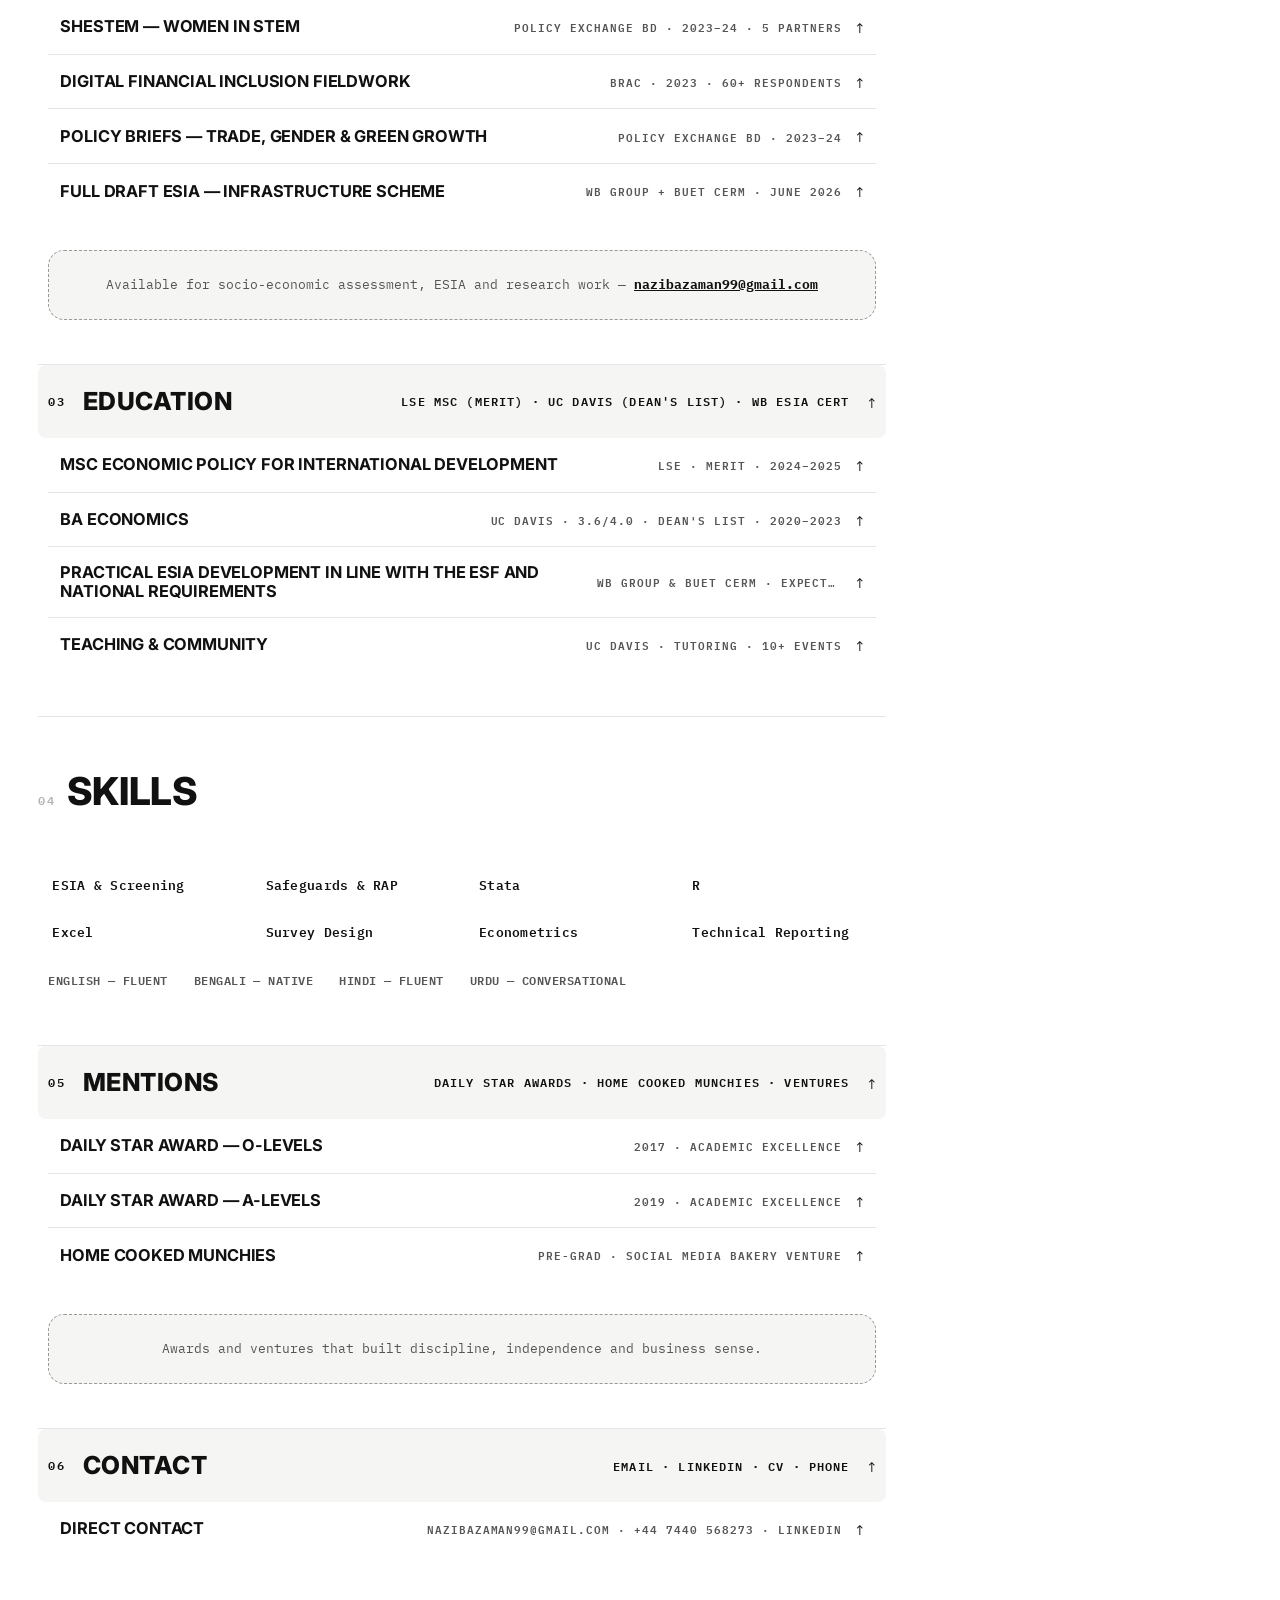
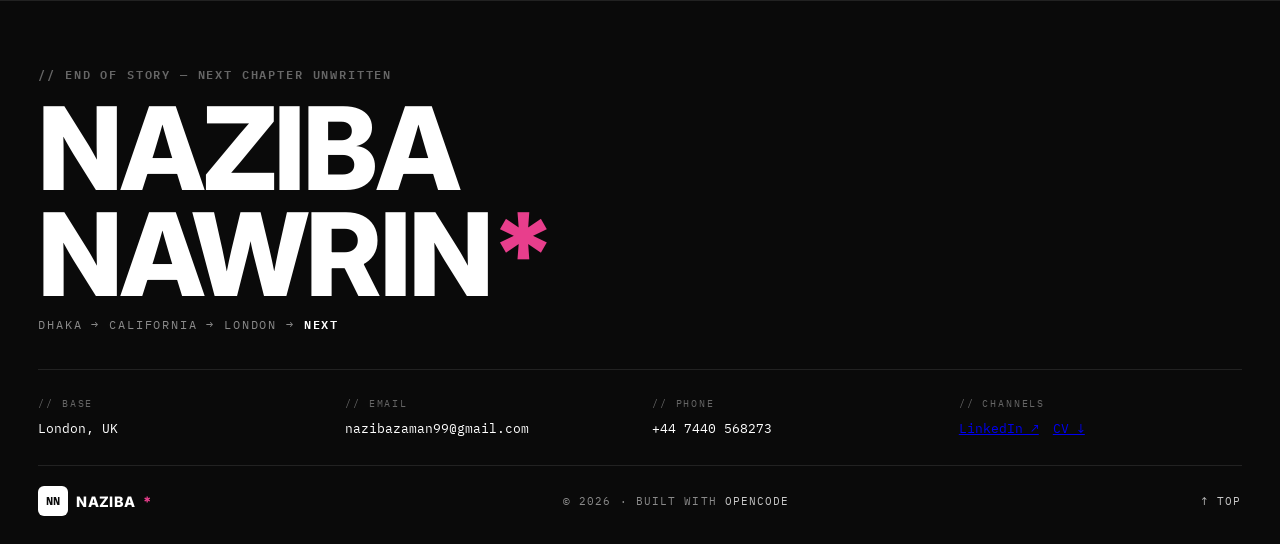
==== commit addf90be: "fix: heading -> MSc Graduate | Economic Policy for International Development | LSE; add 18 countries" ====
--- a/index.html
+++ b/index.html
@@ -3,18 +3,18 @@
 <head>
   <meta charset="UTF-8">
   <meta name="viewport" content="width=device-width, initial-scale=1.0">
-  <title>NAZIBA NAWRIN — Social & Sustainability Associate · Economist (LSE)</title>
-  <meta name="description" content="Naziba Nawrin — Social & Sustainability Associate on a $600M power transaction (AIIB, DEG, OPEC Fund, Standard Chartered). LSE economist: ESIA, RAP compliance, econometrics, survey design. London, UK right to work to Dec 2027.">
+  <title>NAZIBA NAWRIN — MSc Graduate | Economic Policy for International Development | LSE</title>
+  <meta name="description" content="Naziba Nawrin — MSc Graduate, Economic Policy for International Development (LSE). Economist: ESIA, RAP compliance, econometrics, survey design. London, UK right to work to Dec 2027.">
   <meta name="theme-color" content="#111111">
   <meta property="og:type" content="profile">
   <meta property="og:site_name" content="Naziba Nawrin">
-  <meta property="og:title" content="Naziba Nawrin — Social & Sustainability Associate · Economist (LSE)">
-  <meta property="og:description" content="$600M power transaction for AIIB, DEG, OPEC Fund & Standard Chartered. ESIA · RAP · econometrics · surveys. LSE MSc · UC Davis. London, UK right to work to Dec 2027.">
+  <meta property="og:title" content="Naziba Nawrin — MSc Graduate | Economic Policy for International Development | LSE">
+  <meta property="og:description" content="MSc Economic Policy for International Development, LSE. ESIA · RAP · econometrics · surveys · 18 countries visited. London, UK right to work to Dec 2027.">
   <meta property="og:image" content="assets/og-preview.svg">
   <meta property="og:url" content="https://naziba.dev/">
   <meta name="twitter:card" content="summary_large_image">
-  <meta name="twitter:title" content="Naziba Nawrin — Social & Sustainability Associate · Economist (LSE)">
-  <meta name="twitter:description" content="$600M power transaction for AIIB, DEG, OPEC Fund & SCB. ESIA · RAP · econometrics · surveys. LSE MSc · UC Davis. London.">
+  <meta name="twitter:title" content="Naziba Nawrin — MSc Graduate | Economic Policy for International Development | LSE">
+  <meta name="twitter:description" content="MSc Economic Policy for International Development, LSE. ESIA · RAP · econometrics · surveys. London.">
   <meta name="twitter:image" content="assets/og-preview.svg">
   <link rel="icon" type="image/svg+xml" href="favicon.svg">
   <link rel="preconnect" href="https://fonts.googleapis.com">
@@ -75,7 +75,7 @@
     "@context": "https://schema.org",
     "@type": "Person",
     "name": "Naziba Nawrin",
-    "jobTitle": "Social & Sustainability Associate",
+    "jobTitle": "MSc Graduate | Economic Policy for International Development | LSE",
     "worksFor": { "@type": "Organization", "name": "Sustainability & Safeguard Compliance Limited (SSCL)" },
     "alumniOf": [
       { "@type": "CollegeOrUniversity", "name": "London School of Economics and Political Science" },
@@ -127,8 +127,32 @@
           <span class="flag-pill" title="United States"><img src="https://flagcdn.com/us.svg" alt="" class="flag-icon"> United States</span>
           <span class="flag-pill" title="United Kingdom"><img src="https://flagcdn.com/gb.svg" alt="" class="flag-icon"> United Kingdom</span>
         </div>
+        <div class="visited-flags reveal">
+          <span class="visited-label">18 countries visited</span>
+          <div class="visited-chips">
+            <span class="visited-chip"><img src="https://flagcdn.com/my.svg" alt="" class="flag-icon-sm"> Malaysia</span>
+            <span class="visited-chip"><img src="https://flagcdn.com/sg.svg" alt="" class="flag-icon-sm"> Singapore</span>
+            <span class="visited-chip"><img src="https://flagcdn.com/th.svg" alt="" class="flag-icon-sm"> Thailand</span>
+            <span class="visited-chip"><img src="https://flagcdn.com/jp.svg" alt="" class="flag-icon-sm"> Japan</span>
+            <span class="visited-chip"><img src="https://flagcdn.com/hk.svg" alt="" class="flag-icon-sm"> Hong Kong</span>
+            <span class="visited-chip"><img src="https://flagcdn.com/cn.svg" alt="" class="flag-icon-sm"> China</span>
+            <span class="visited-chip"><img src="https://flagcdn.com/np.svg" alt="" class="flag-icon-sm"> Nepal</span>
+            <span class="visited-chip"><img src="https://flagcdn.com/es.svg" alt="" class="flag-icon-sm"> Spain</span>
+            <span class="visited-chip"><img src="https://flagcdn.com/fr.svg" alt="" class="flag-icon-sm"> France</span>
+            <span class="visited-chip"><img src="https://flagcdn.com/ch.svg" alt="" class="flag-icon-sm"> Switzerland</span>
+            <span class="visited-chip"><img src="https://flagcdn.com/it.svg" alt="" class="flag-icon-sm"> Italy</span>
+            <span class="visited-chip"><img src="https://flagcdn.com/tr.svg" alt="" class="flag-icon-sm"> Turkey</span>
+            <span class="visited-chip"><img src="https://flagcdn.com/ae.svg" alt="" class="flag-icon-sm"> Dubai <span style="opacity:.6">(UAE)</span></span>
+            <span class="visited-chip"><img src="https://flagcdn.com/us.svg" alt="" class="flag-icon-sm"> USA</span>
+            <span class="visited-chip"><img src="https://flagcdn.com/gb.svg" alt="" class="flag-icon-sm"> UK</span>
+            <span class="visited-chip"><img src="https://flagcdn.com/sa.svg" alt="" class="flag-icon-sm"> Saudi Arabia</span>
+            <span class="visited-chip"><img src="https://flagcdn.com/in.svg" alt="" class="flag-icon-sm"> India</span>
+            <span class="visited-chip"><img src="https://flagcdn.com/au.svg" alt="" class="flag-icon-sm"> Australia</span>
+            <span class="visited-chip"><img src="https://flagcdn.com/id.svg" alt="" class="flag-icon-sm"> Indonesia</span>
+          </div>
+        </div>
         <h1 class="reveal">NAZIBA<br>NAWRIN</h1>
-        <p class="current-role reveal">Social &amp; Sustainability Associate — SSCL · monitoring a <b>$600M</b> power transaction for AIIB, DEG, OPEC Fund &amp; Standard Chartered</p>
+        <p class="current-role reveal">MSc Graduate | Economic Policy for International Development | LSE</p>
         <div class="rotator-wrap reveal">
           <div class="rotator"><span>Working in:</span> <span class="role" data-roles='["socio-economic assessment","ESIA &amp; safeguards","applied econometrics","policy research","survey design","lender reporting"]'>socio-economic assessment</span></div>
         </div>
@@ -617,20 +641,7 @@
                     </div>
                   </div>
                 </article>
-                <article class="panel reveal">
-                  <div class="panel-head" role="button" tabindex="0" aria-expanded="false">
-                    <h3>Working style</h3>
-                    <span class="panel-meta">evidence over adjectives</span>
-                    <span class="acc-chev" aria-hidden="true">↓</span>
-                  </div>
-                  <div class="panel-body">
-                    <div class="panel-inner">
-                      <blockquote class="quote-block reveal" style="margin:0 0 12px;">
-                        <b>"The best development work is boring on paper and rigorous in practice."</b> I measure things that matter to people, against standards lenders trust (IFC PS, AIIB ES Policy, WB ESF), and write them up so decision-makers actually read them.
-                      </blockquote>
-                    </div>
-                  </div>
-                </article>
+
               </div>
             </div>
           </div>
--- a/assets/style.css
+++ b/assets/style.css
@@ -966,6 +966,9 @@
   .life-rail { display: none !important; }
   .edu-logo { display: none !important; }
   .mention-logo { display: none !important; }
+  .doc-hero-video { display: none !important; }
+  .doc-hero { grid-template-columns: 1fr !important; gap: 16px !important; }
+  .doc-hero-inner { width: 100% !important; }
   .mode-slider-wrap { top: auto; bottom: 16px; padding: 2px; }
   .mode-slider-wrap a { padding: 4px 10px; font-size: 8px; gap: 4px; }
   .mode-slider-wrap .mode-icon { font-size: 10px; }
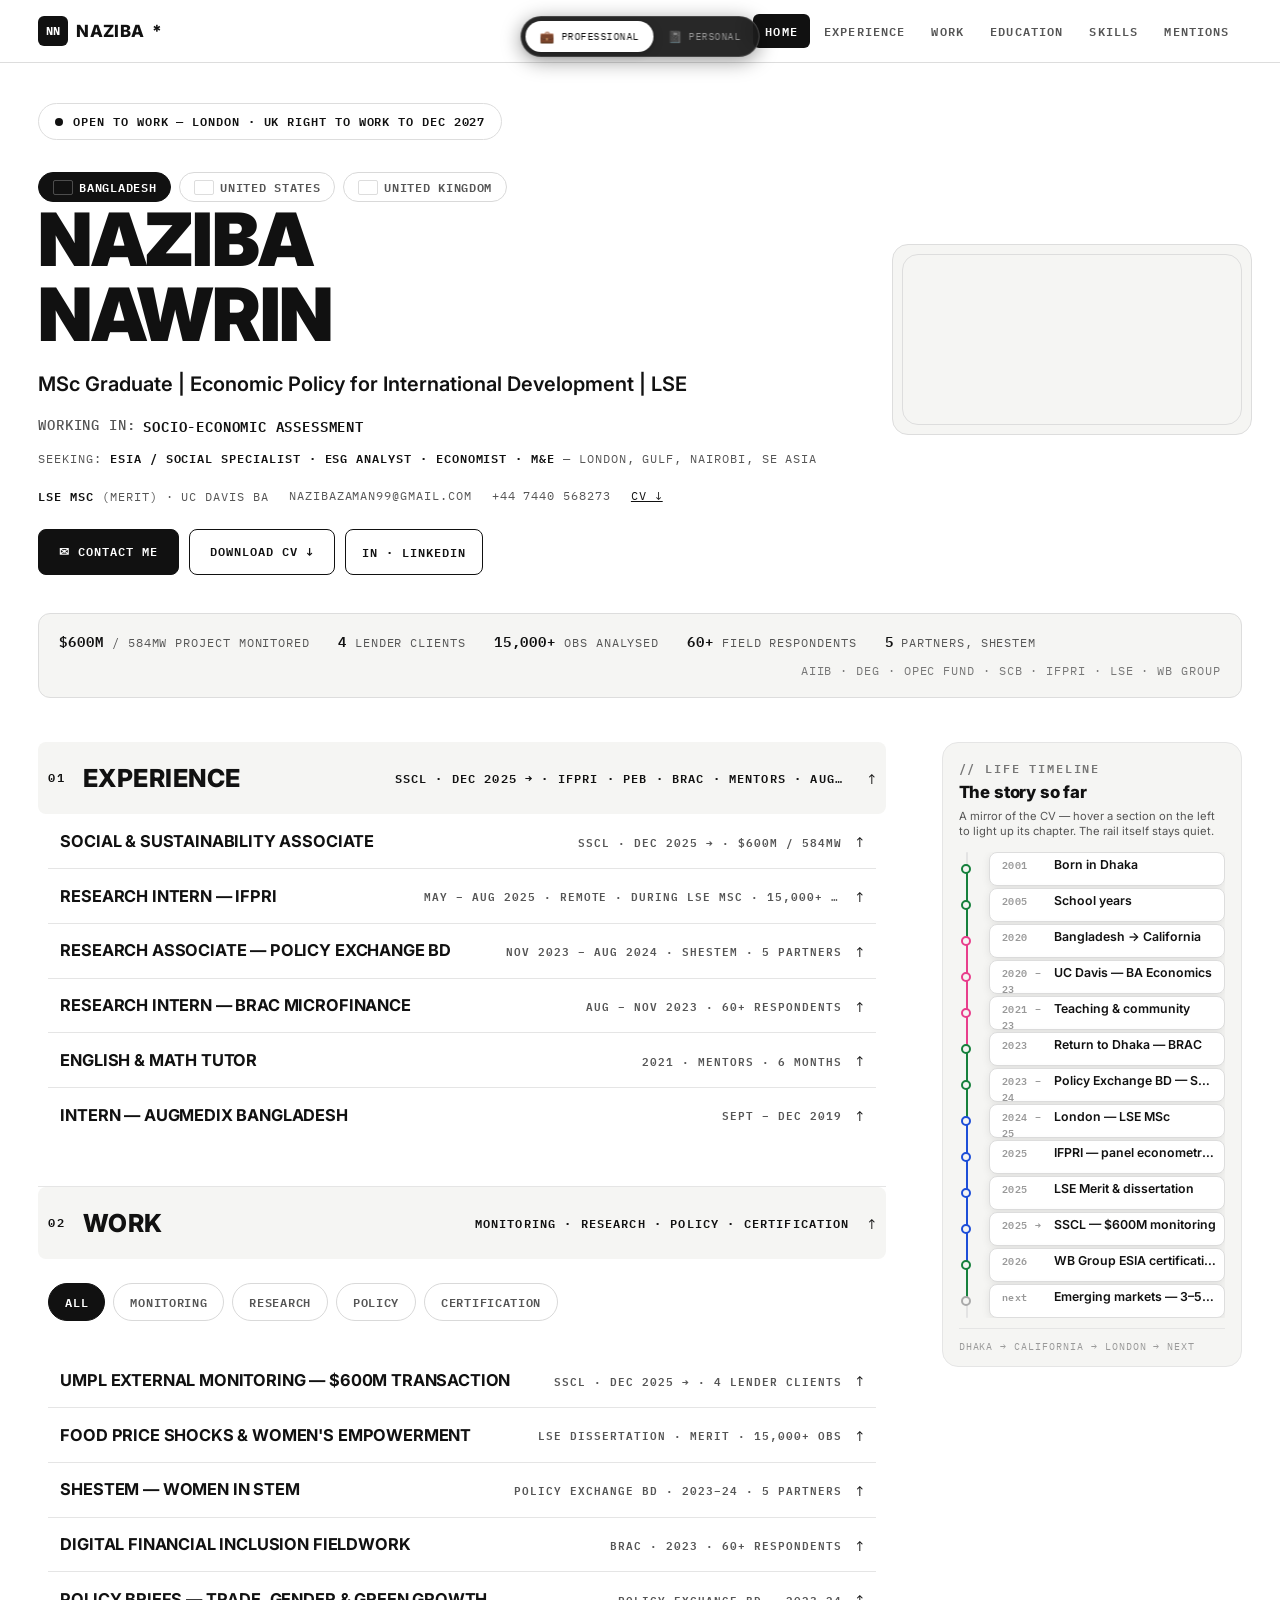
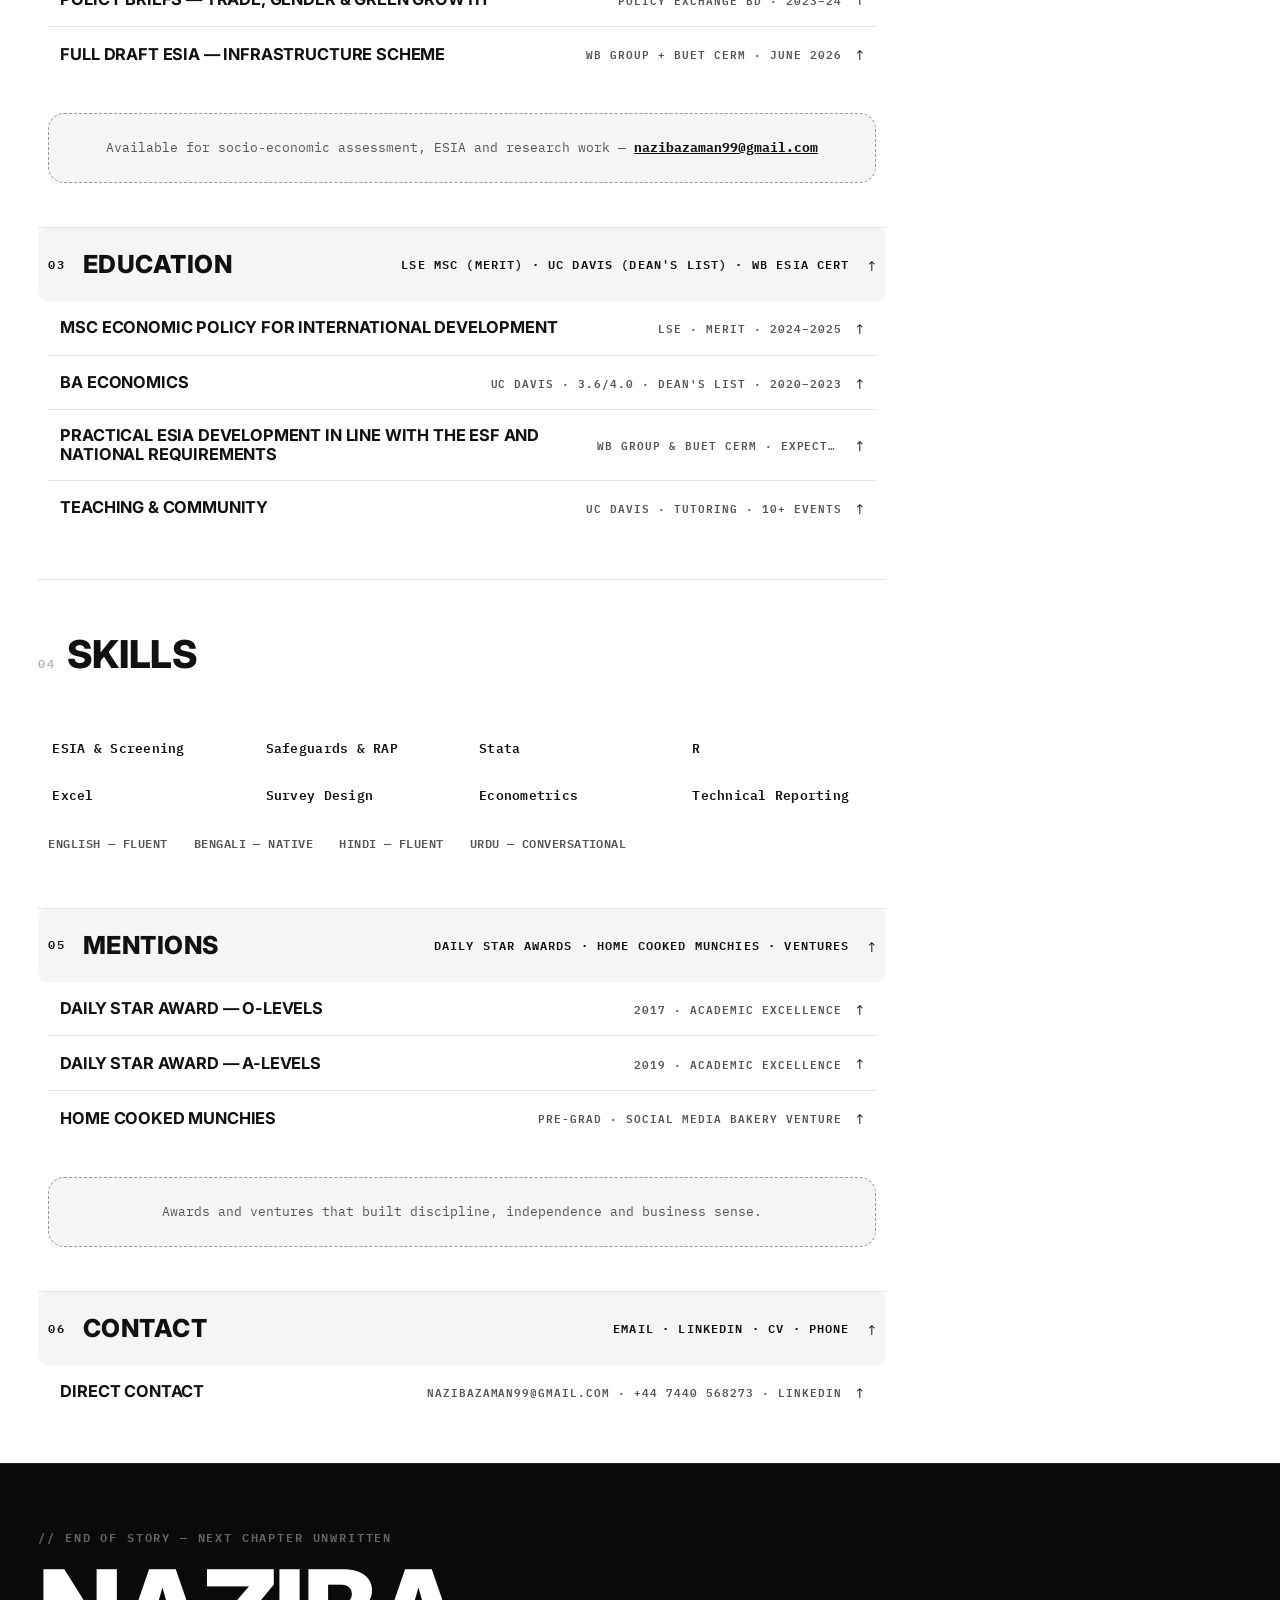
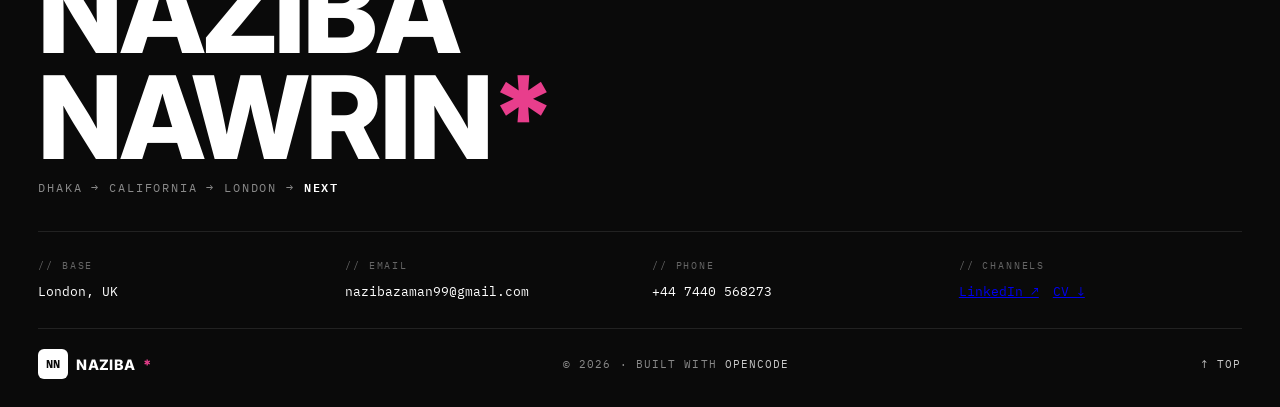
==== commit 1464aae5: "fix: remove Countries Visited from professional page (keep only on personal)" ====
--- a/index.html
+++ b/index.html
@@ -127,30 +127,6 @@
           <span class="flag-pill" title="United States"><img src="https://flagcdn.com/us.svg" alt="" class="flag-icon"> United States</span>
           <span class="flag-pill" title="United Kingdom"><img src="https://flagcdn.com/gb.svg" alt="" class="flag-icon"> United Kingdom</span>
         </div>
-        <div class="visited-flags reveal">
-          <span class="visited-label">18 countries visited</span>
-          <div class="visited-chips">
-            <span class="visited-chip"><img src="https://flagcdn.com/my.svg" alt="" class="flag-icon-sm"> Malaysia</span>
-            <span class="visited-chip"><img src="https://flagcdn.com/sg.svg" alt="" class="flag-icon-sm"> Singapore</span>
-            <span class="visited-chip"><img src="https://flagcdn.com/th.svg" alt="" class="flag-icon-sm"> Thailand</span>
-            <span class="visited-chip"><img src="https://flagcdn.com/jp.svg" alt="" class="flag-icon-sm"> Japan</span>
-            <span class="visited-chip"><img src="https://flagcdn.com/hk.svg" alt="" class="flag-icon-sm"> Hong Kong</span>
-            <span class="visited-chip"><img src="https://flagcdn.com/cn.svg" alt="" class="flag-icon-sm"> China</span>
-            <span class="visited-chip"><img src="https://flagcdn.com/np.svg" alt="" class="flag-icon-sm"> Nepal</span>
-            <span class="visited-chip"><img src="https://flagcdn.com/es.svg" alt="" class="flag-icon-sm"> Spain</span>
-            <span class="visited-chip"><img src="https://flagcdn.com/fr.svg" alt="" class="flag-icon-sm"> France</span>
-            <span class="visited-chip"><img src="https://flagcdn.com/ch.svg" alt="" class="flag-icon-sm"> Switzerland</span>
-            <span class="visited-chip"><img src="https://flagcdn.com/it.svg" alt="" class="flag-icon-sm"> Italy</span>
-            <span class="visited-chip"><img src="https://flagcdn.com/tr.svg" alt="" class="flag-icon-sm"> Turkey</span>
-            <span class="visited-chip"><img src="https://flagcdn.com/ae.svg" alt="" class="flag-icon-sm"> Dubai <span style="opacity:.6">(UAE)</span></span>
-            <span class="visited-chip"><img src="https://flagcdn.com/us.svg" alt="" class="flag-icon-sm"> USA</span>
-            <span class="visited-chip"><img src="https://flagcdn.com/gb.svg" alt="" class="flag-icon-sm"> UK</span>
-            <span class="visited-chip"><img src="https://flagcdn.com/sa.svg" alt="" class="flag-icon-sm"> Saudi Arabia</span>
-            <span class="visited-chip"><img src="https://flagcdn.com/in.svg" alt="" class="flag-icon-sm"> India</span>
-            <span class="visited-chip"><img src="https://flagcdn.com/au.svg" alt="" class="flag-icon-sm"> Australia</span>
-            <span class="visited-chip"><img src="https://flagcdn.com/id.svg" alt="" class="flag-icon-sm"> Indonesia</span>
-          </div>
-        </div>
         <h1 class="reveal">NAZIBA<br>NAWRIN</h1>
         <p class="current-role reveal">MSc Graduate | Economic Policy for International Development | LSE</p>
         <div class="rotator-wrap reveal">
